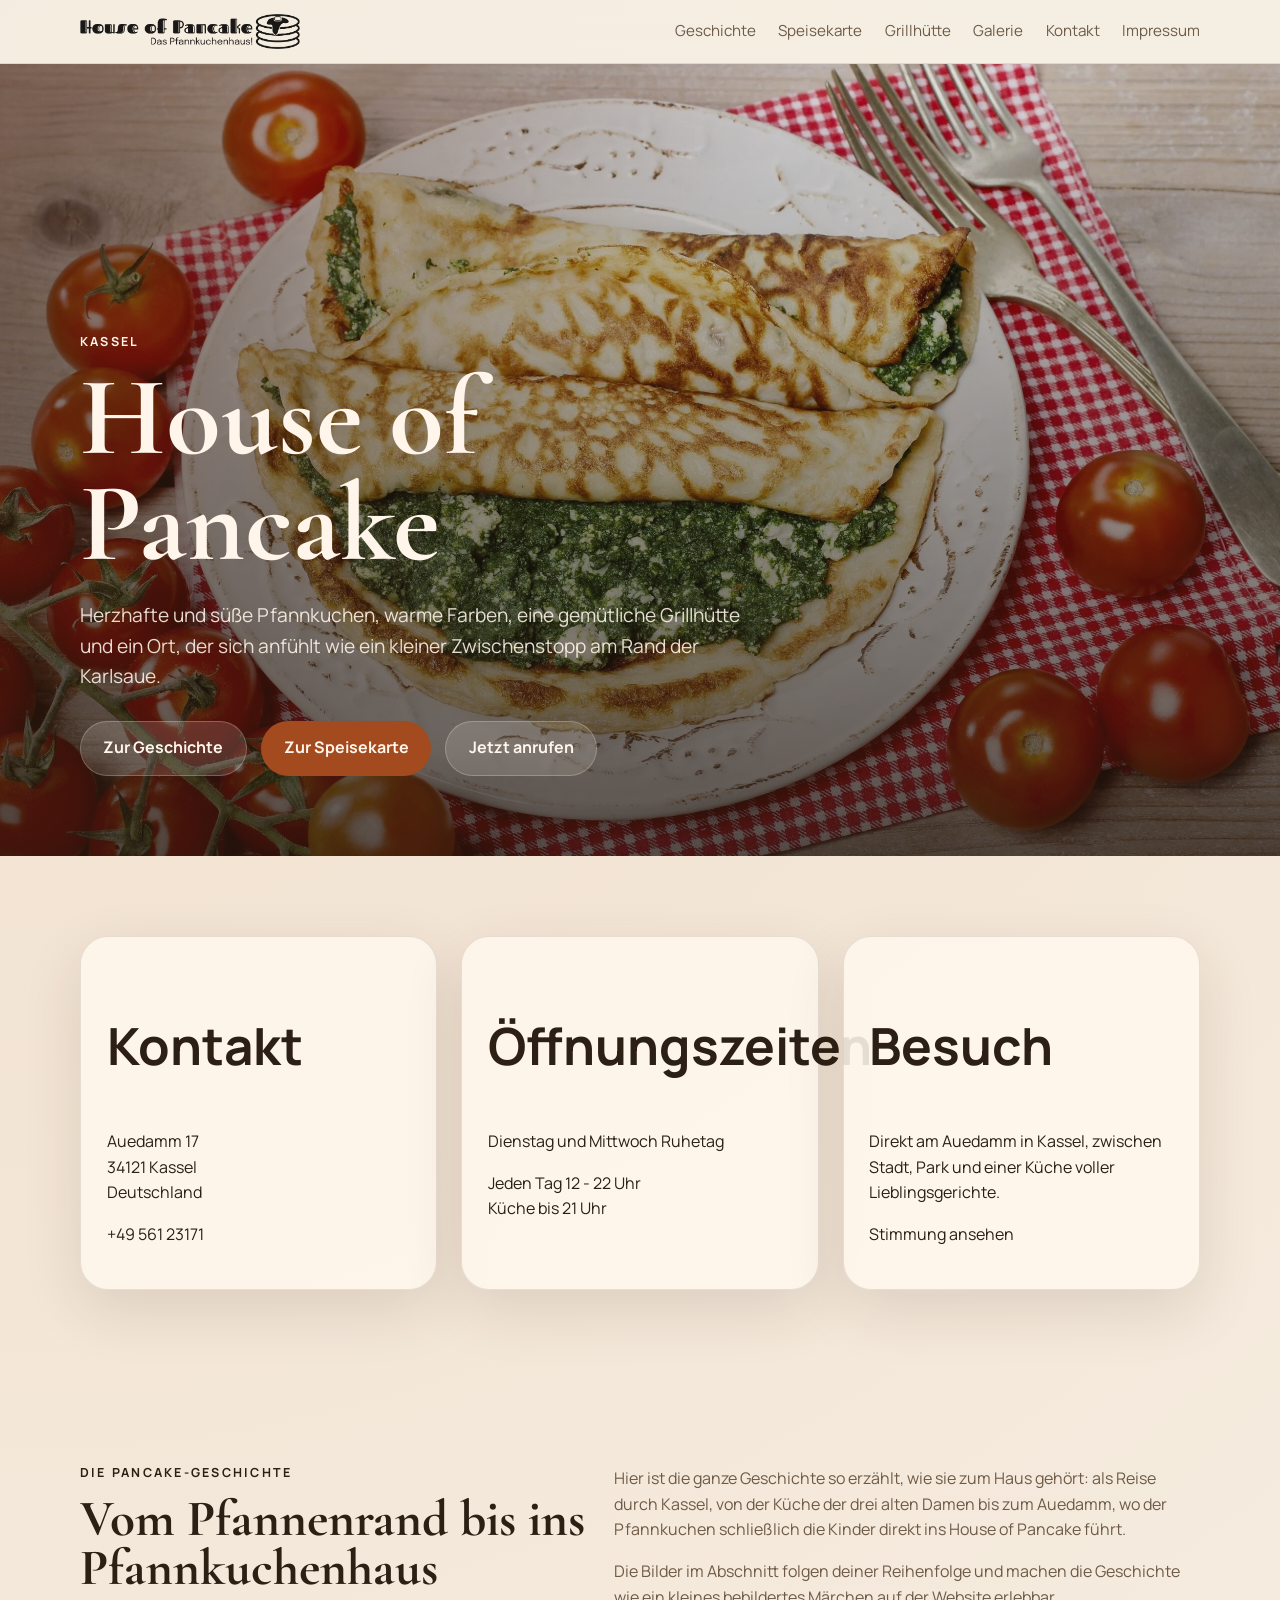
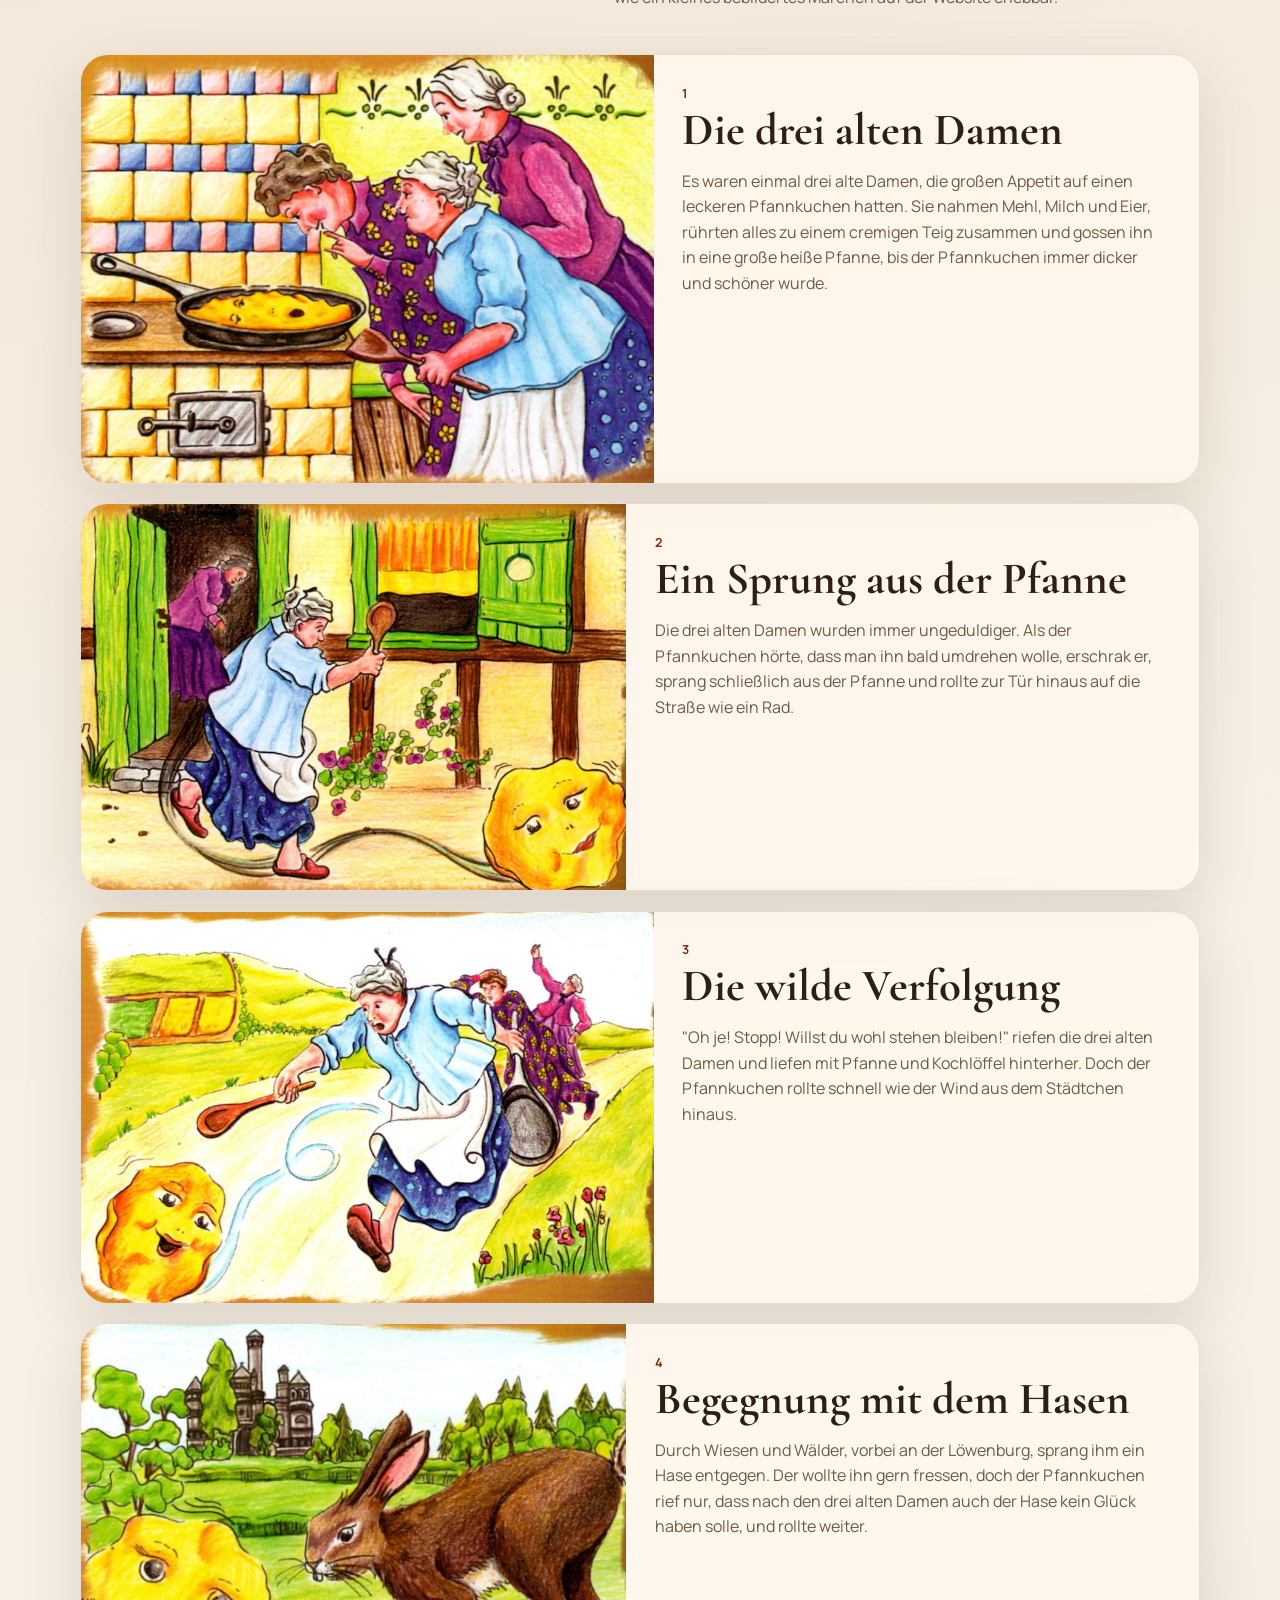
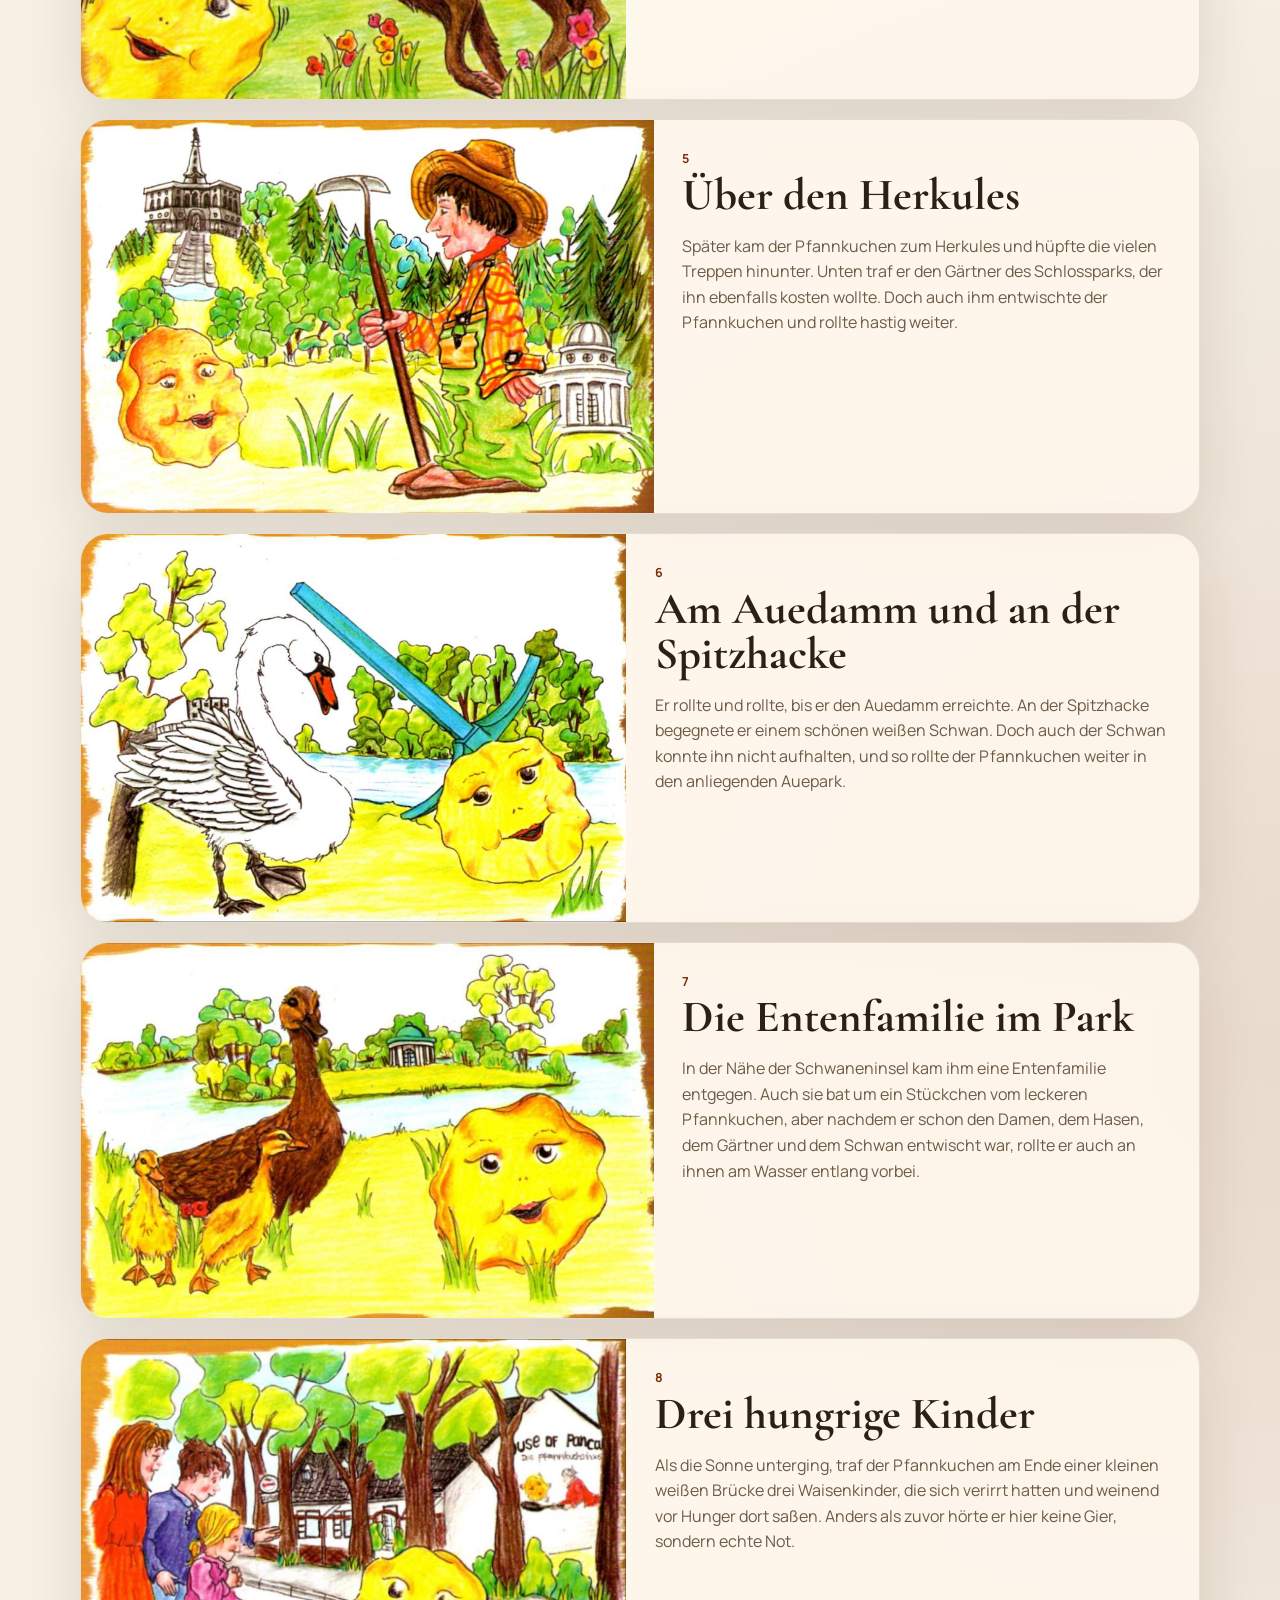
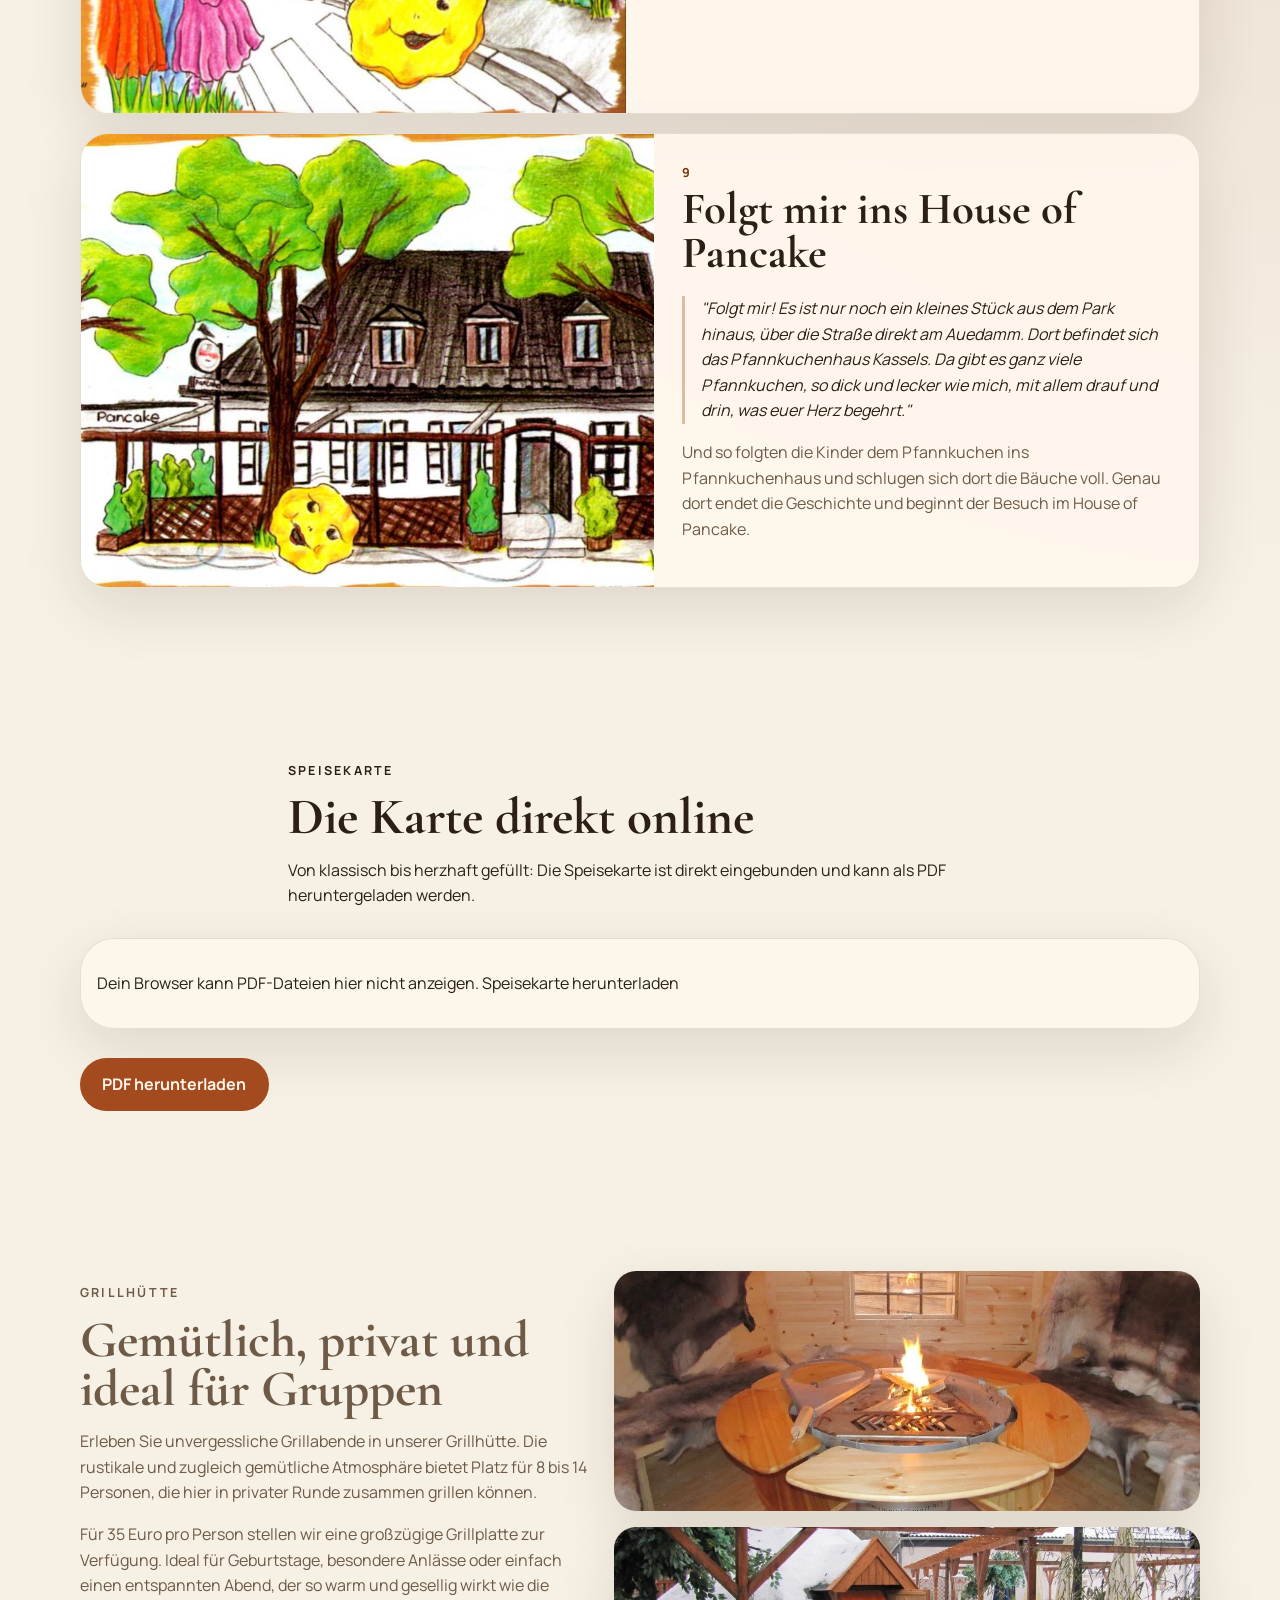
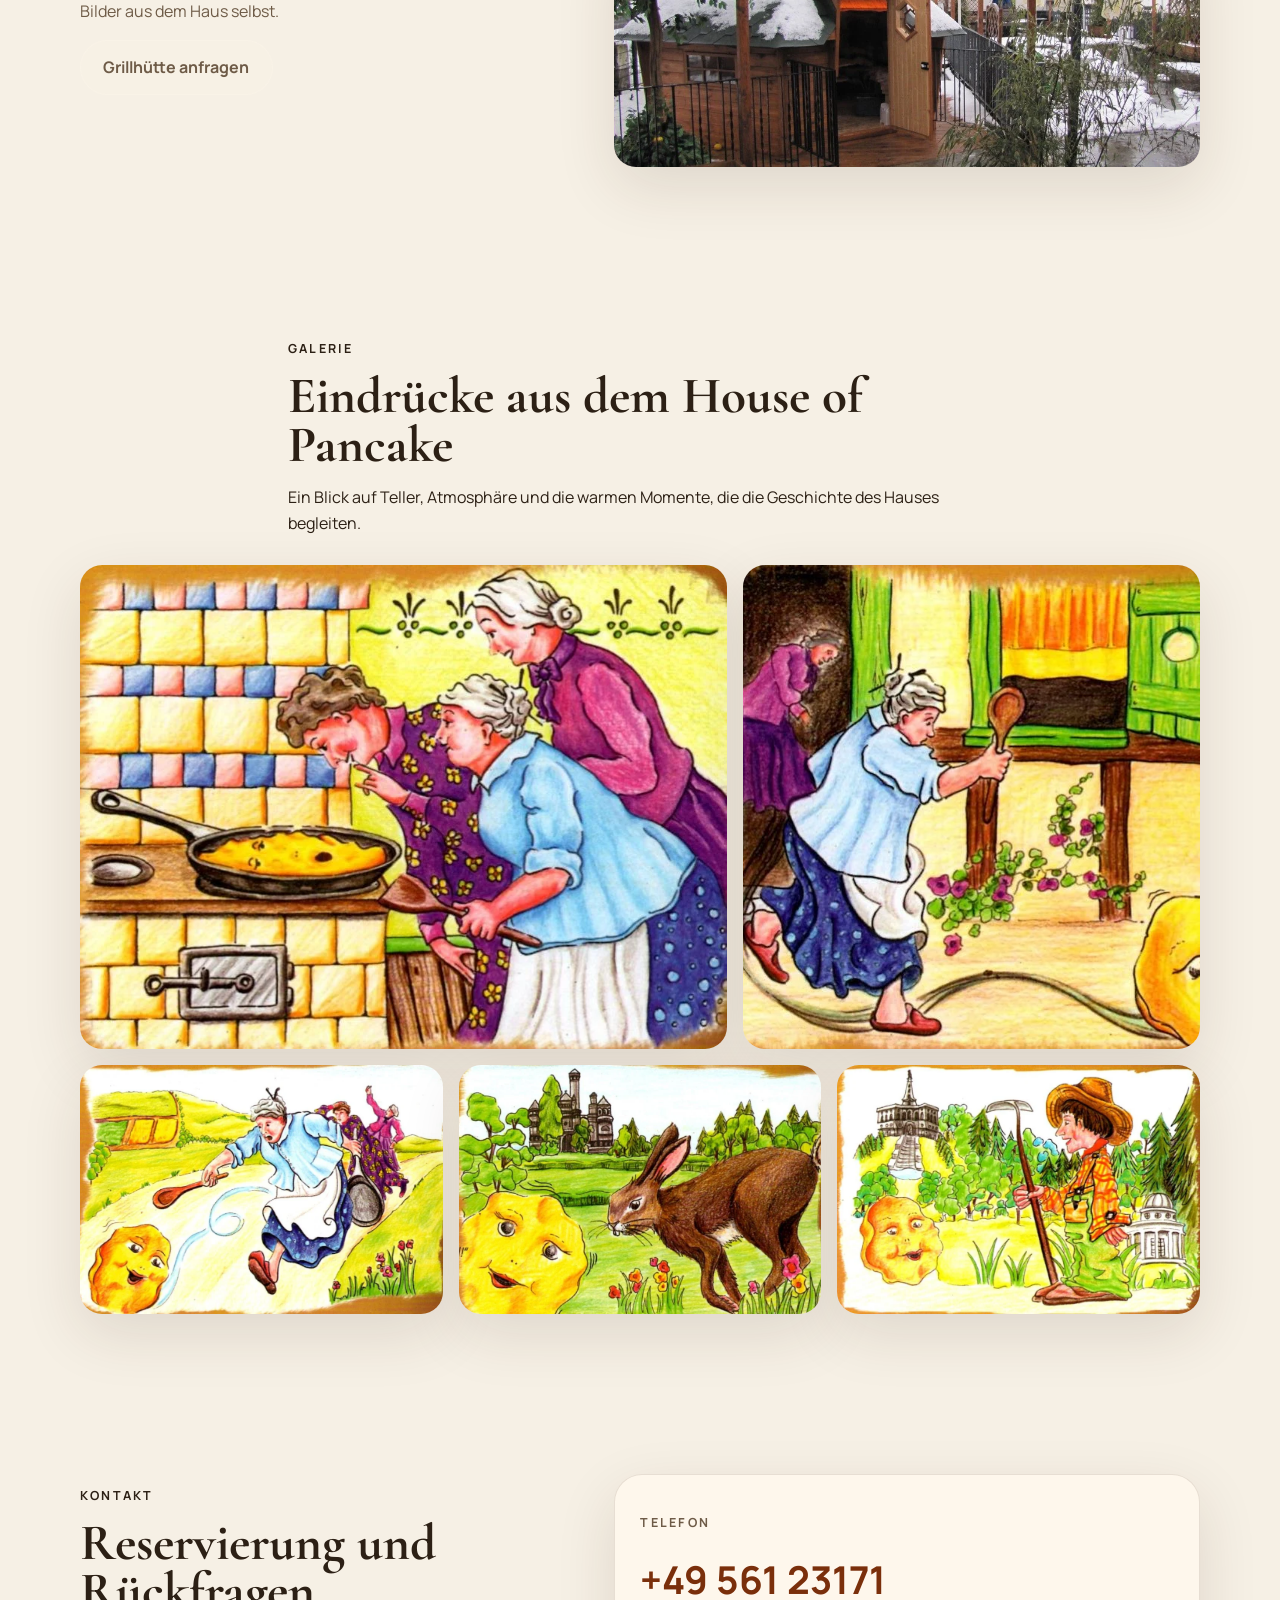
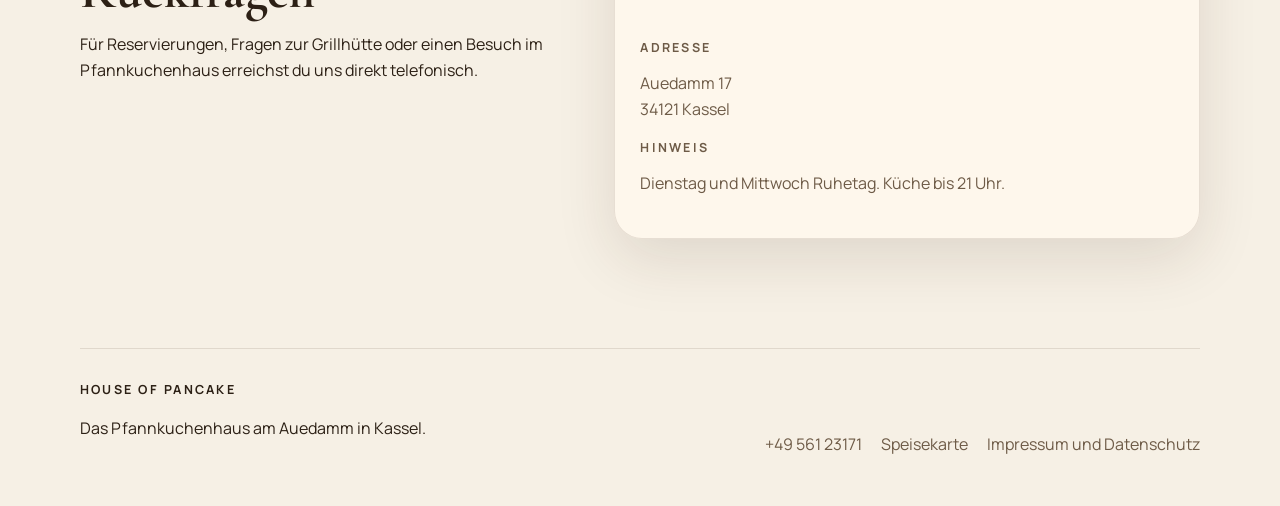
==== index.html @ 63ae70c9 "Add full pancake story with ordered images" ====
<!DOCTYPE html>
<html lang="de">
<head>
  <meta charset="UTF-8">
  <meta name="viewport" content="width=device-width, initial-scale=1.0">
  <title>House of Pancake - Das Pfannkuchenhaus</title>
  <meta name="description" content="House of Pancake in Kassel: Pfannkuchen, Grillhütte, Speisekarte, Öffnungszeiten und Kontakt.">
  <link rel="preconnect" href="https://fonts.googleapis.com">
  <link rel="preconnect" href="https://fonts.gstatic.com" crossorigin>
  <link href="https://fonts.googleapis.com/css2?family=Cormorant+Garamond:wght@500;600;700&family=Manrope:wght@400;500;600;700&display=swap" rel="stylesheet">
  <link rel="stylesheet" href="styles.css">
</head>
<body>
  <header class="site-header">
    <div class="container nav-shell">
      <a class="brand" href="#top" aria-label="Zur Startseite">
        <img src="logo.png" alt="House of Pancake - Das Pfannkuchenhaus">
      </a>
      <nav class="site-nav" aria-label="Hauptnavigation">
        <a href="#geschichte">Geschichte</a>
        <a href="#speisekarte">Speisekarte</a>
        <a href="#grillhuette">Grillhütte</a>
        <a href="#galerie">Galerie</a>
        <a href="#kontakt">Kontakt</a>
        <a href="impressum.html">Impressum</a>
      </nav>
    </div>
  </header>

  <main id="top">
    <section class="hero">
      <div class="hero-media">
        <img src="assets/hero.jpg" alt="Pfannkuchen mit Spinat und Feta">
      </div>
      <div class="hero-overlay"></div>
      <div class="container hero-content">
        <p class="eyebrow">Kassel</p>
        <h1>House of Pancake</h1>
        <p class="hero-copy">
          Herzhafte und süße Pfannkuchen, warme Farben, eine gemütliche Grillhütte und ein Ort,
          der sich anfühlt wie ein kleiner Zwischenstopp am Rand der Karlsaue.
        </p>
        <div class="hero-actions">
          <a class="button button-secondary" href="#geschichte">Zur Geschichte</a>
          <a class="button button-primary" href="#speisekarte">Zur Speisekarte</a>
          <a class="button button-secondary" href="tel:+4956123171">Jetzt anrufen</a>
        </div>
      </div>
    </section>

    <section class="info-strip">
      <div class="container info-grid">
        <article class="info-card">
          <h2>Kontakt</h2>
          <p>Auedamm 17<br>34121 Kassel<br>Deutschland</p>
          <p><a href="tel:+4956123171">+49 561 23171</a></p>
        </article>
        <article class="info-card">
          <h2>Öffnungszeiten</h2>
          <p>Dienstag und Mittwoch Ruhetag</p>
          <p>Jeden Tag 12 - 22 Uhr<br>Küche bis 21 Uhr</p>
        </article>
        <article class="info-card">
          <h2>Besuch</h2>
          <p>Direkt am Auedamm in Kassel, zwischen Stadt, Park und einer Küche voller Lieblingsgerichte.</p>
          <p><a href="#galerie">Stimmung ansehen</a></p>
        </article>
      </div>
    </section>

    <section class="story-section" id="geschichte">
      <div class="container story-intro">
        <div>
          <p class="section-kicker">Die Pancake-Geschichte</p>
          <h2>Vom Pfannenrand bis ins Pfannkuchenhaus</h2>
        </div>
        <div class="story-copy">
          <p>
            Hier ist die ganze Geschichte so erzählt, wie sie zum Haus gehört: als Reise durch Kassel,
            von der Küche der drei alten Damen bis zum Auedamm, wo der Pfannkuchen schließlich die
            Kinder direkt ins House of Pancake führt.
          </p>
          <p>
            Die Bilder im Abschnitt folgen deiner Reihenfolge und machen die Geschichte wie ein kleines
            bebildertes Märchen auf der Website erlebbar.
          </p>
        </div>
      </div>
      <div class="container story-journey">
        <article class="story-card">
          <div class="story-card-image">
            <img src="assets/Pancake Story/1.jpg" alt="Drei alte Damen bereiten einen Pfannkuchen zu">
          </div>
          <div class="story-card-copy">
            <p class="story-step">1</p>
            <h3>Die drei alten Damen</h3>
            <p>
              Es waren einmal drei alte Damen, die großen Appetit auf einen leckeren Pfannkuchen hatten.
              Sie nahmen Mehl, Milch und Eier, rührten alles zu einem cremigen Teig zusammen und gossen
              ihn in eine große heiße Pfanne, bis der Pfannkuchen immer dicker und schöner wurde.
            </p>
          </div>
        </article>

        <article class="story-card story-card-reverse">
          <div class="story-card-image">
            <img src="assets/Pancake Story/2.jpg" alt="Der Pfannkuchen springt aus der Pfanne">
          </div>
          <div class="story-card-copy">
            <p class="story-step">2</p>
            <h3>Ein Sprung aus der Pfanne</h3>
            <p>
              Die drei alten Damen wurden immer ungeduldiger. Als der Pfannkuchen hörte, dass man ihn
              bald umdrehen wolle, erschrak er, sprang schließlich aus der Pfanne und rollte zur Tür
              hinaus auf die Straße wie ein Rad.
            </p>
          </div>
        </article>

        <article class="story-card">
          <div class="story-card-image">
            <img src="assets/Pancake Story/3.jpg" alt="Die alten Damen jagen dem Pfannkuchen hinterher">
          </div>
          <div class="story-card-copy">
            <p class="story-step">3</p>
            <h3>Die wilde Verfolgung</h3>
            <p>
              "Oh je! Stopp! Willst du wohl stehen bleiben!" riefen die drei alten Damen und liefen mit
              Pfanne und Kochlöffel hinterher. Doch der Pfannkuchen rollte schnell wie der Wind aus dem
              Städtchen hinaus.
            </p>
          </div>
        </article>

        <article class="story-card story-card-reverse">
          <div class="story-card-image">
            <img src="assets/Pancake Story/4.jpg" alt="Der Pfannkuchen trifft einen Hasen">
          </div>
          <div class="story-card-copy">
            <p class="story-step">4</p>
            <h3>Begegnung mit dem Hasen</h3>
            <p>
              Durch Wiesen und Wälder, vorbei an der Löwenburg, sprang ihm ein Hase entgegen. Der wollte
              ihn gern fressen, doch der Pfannkuchen rief nur, dass nach den drei alten Damen auch der
              Hase kein Glück haben solle, und rollte weiter.
            </p>
          </div>
        </article>

        <article class="story-card">
          <div class="story-card-image">
            <img src="assets/Pancake Story/5.jpg" alt="Der Pfannkuchen trifft den Gärtner beim Herkules">
          </div>
          <div class="story-card-copy">
            <p class="story-step">5</p>
            <h3>Über den Herkules</h3>
            <p>
              Später kam der Pfannkuchen zum Herkules und hüpfte die vielen Treppen hinunter. Unten traf
              er den Gärtner des Schlossparks, der ihn ebenfalls kosten wollte. Doch auch ihm entwischte
              der Pfannkuchen und rollte hastig weiter.
            </p>
          </div>
        </article>

        <article class="story-card story-card-reverse">
          <div class="story-card-image">
            <img src="assets/Pancake Story/6.jpg" alt="Der Pfannkuchen begegnet einem Schwan am Auedamm">
          </div>
          <div class="story-card-copy">
            <p class="story-step">6</p>
            <h3>Am Auedamm und an der Spitzhacke</h3>
            <p>
              Er rollte und rollte, bis er den Auedamm erreichte. An der Spitzhacke begegnete er einem
              schönen weißen Schwan. Doch auch der Schwan konnte ihn nicht aufhalten, und so rollte der
              Pfannkuchen weiter in den anliegenden Auepark.
            </p>
          </div>
        </article>

        <article class="story-card">
          <div class="story-card-image">
            <img src="assets/Pancake Story/7.jpg" alt="Der Pfannkuchen trifft eine Entenfamilie">
          </div>
          <div class="story-card-copy">
            <p class="story-step">7</p>
            <h3>Die Entenfamilie im Park</h3>
            <p>
              In der Nähe der Schwaneninsel kam ihm eine Entenfamilie entgegen. Auch sie bat um ein
              Stückchen vom leckeren Pfannkuchen, aber nachdem er schon den Damen, dem Hasen, dem Gärtner
              und dem Schwan entwischt war, rollte er auch an ihnen am Wasser entlang vorbei.
            </p>
          </div>
        </article>

        <article class="story-card story-card-reverse">
          <div class="story-card-image">
            <img src="assets/Pancake Story/8.jpg" alt="Der Pfannkuchen trifft drei hungrige Waisenkinder">
          </div>
          <div class="story-card-copy">
            <p class="story-step">8</p>
            <h3>Drei hungrige Kinder</h3>
            <p>
              Als die Sonne unterging, traf der Pfannkuchen am Ende einer kleinen weißen Brücke drei
              Waisenkinder, die sich verirrt hatten und weinend vor Hunger dort saßen. Anders als zuvor
              hörte er hier keine Gier, sondern echte Not.
            </p>
          </div>
        </article>

        <article class="story-card">
          <div class="story-card-image">
            <img src="assets/Pancake Story/9.jpg" alt="Der Pfannkuchen führt die Kinder ins House of Pancake">
          </div>
          <div class="story-card-copy">
            <p class="story-step">9</p>
            <h3>Folgt mir ins House of Pancake</h3>
            <p class="quote">
              "Folgt mir! Es ist nur noch ein kleines Stück aus dem Park hinaus, über die Straße direkt
              am Auedamm. Dort befindet sich das Pfannkuchenhaus Kassels. Da gibt es ganz viele
              Pfannkuchen, so dick und lecker wie mich, mit allem drauf und drin, was euer Herz
              begehrt."
            </p>
            <p>
              Und so folgten die Kinder dem Pfannkuchen ins Pfannkuchenhaus und schlugen sich dort die
              Bäuche voll. Genau dort endet die Geschichte und beginnt der Besuch im House of Pancake.
            </p>
          </div>
        </article>
      </div>
    </section>

    <section class="menu-section" id="speisekarte">
      <div class="container section-head">
        <p class="section-kicker">Speisekarte</p>
        <h2>Die Karte direkt online</h2>
        <p>Von klassisch bis herzhaft gefüllt: Die Speisekarte ist direkt eingebunden und kann als PDF heruntergeladen werden.</p>
      </div>
      <div class="container menu-frame-shell">
        <object class="menu-frame" data="Speisekarte.pdf" type="application/pdf" aria-label="Speisekarte als PDF">
          <p>
            Dein Browser kann PDF-Dateien hier nicht anzeigen.
            <a href="Speisekarte.pdf">Speisekarte herunterladen</a>
          </p>
        </object>
      </div>
      <div class="container center-row">
        <a class="button button-primary" href="Speisekarte.pdf">PDF herunterladen</a>
      </div>
    </section>

    <section class="grill-section" id="grillhuette">
      <div class="container split-layout">
        <div class="split-copy">
          <p class="section-kicker">Grillhütte</p>
          <h2>Gemütlich, privat und ideal für Gruppen</h2>
          <p>
            Erleben Sie unvergessliche Grillabende in unserer Grillhütte. Die rustikale und zugleich
            gemütliche Atmosphäre bietet Platz für 8 bis 14 Personen, die hier in privater Runde
            zusammen grillen können.
          </p>
          <p>
            Für 35 Euro pro Person stellen wir eine großzügige Grillplatte zur Verfügung. Ideal für
            Geburtstage, besondere Anlässe oder einfach einen entspannten Abend, der so warm und
            gesellig wirkt wie die Bilder aus dem Haus selbst.
          </p>
          <a class="button button-secondary" href="tel:+4956123171">Grillhütte anfragen</a>
        </div>
        <div class="split-gallery">
          <img src="assets/grill-1.jpg" alt="Grillhütte im House of Pancake">
          <img src="assets/grill-2.jpg" alt="Weitere Ansicht der Grillhütte">
        </div>
      </div>
    </section>

    <section class="gallery-section" id="galerie">
      <div class="container section-head">
        <p class="section-kicker">Galerie</p>
        <h2>Eindrücke aus dem House of Pancake</h2>
        <p>Ein Blick auf Teller, Atmosphäre und die warmen Momente, die die Geschichte des Hauses begleiten.</p>
      </div>
      <div class="container gallery-grid">
        <img src="assets/gallery-1.jpg" alt="Gericht aus dem House of Pancake">
        <img src="assets/gallery-2.jpg" alt="Pfannkuchenhaus Impression">
        <img src="assets/gallery-3.jpg" alt="Innenansicht oder Gericht aus dem Restaurant">
        <img src="assets/gallery-4.jpg" alt="Speise im House of Pancake">
        <img src="assets/gallery-5.jpg" alt="Weitere Impression aus dem House of Pancake">
      </div>
    </section>

    <section class="contact-section" id="kontakt">
      <div class="container contact-shell">
        <div>
          <p class="section-kicker">Kontakt</p>
          <h2>Reservierung und Rückfragen</h2>
          <p>Für Reservierungen, Fragen zur Grillhütte oder einen Besuch im Pfannkuchenhaus erreichst du uns direkt telefonisch.</p>
        </div>
        <div class="contact-card">
          <p class="contact-label">Telefon</p>
          <a class="contact-value" href="tel:+4956123171">+49 561 23171</a>
          <p class="contact-label">Adresse</p>
          <p class="contact-text">Auedamm 17<br>34121 Kassel</p>
          <p class="contact-label">Hinweis</p>
          <p class="contact-text">Dienstag und Mittwoch Ruhetag. Küche bis 21 Uhr.</p>
        </div>
      </div>
    </section>
  </main>

  <footer class="site-footer">
    <div class="container footer-shell">
      <div>
        <p class="footer-title">HOUSE OF PANCAKE</p>
        <p>Das Pfannkuchenhaus am Auedamm in Kassel.</p>
      </div>
      <div class="footer-links">
        <a href="tel:+4956123171">+49 561 23171</a>
        <a href="Speisekarte.pdf">Speisekarte</a>
        <a href="impressum.html">Impressum und Datenschutz</a>
      </div>
    </div>
  </footer>
</body>
</html>
---- styles.css ----
:root {
  --bg: #f6f0e5;
  --bg-soft: #efe3cf;
  --surface: rgba(255, 248, 237, 0.88);
  --text: #2c2015;
  --muted: #6e5b47;
  --accent: #a34a1f;
  --accent-dark: #7a2f0b;
  --line: rgba(68, 43, 26, 0.12);
  --shadow: 0 20px 60px rgba(58, 34, 17, 0.12);
  --radius: 28px;
}

* {
  box-sizing: border-box;
}

html {
  scroll-behavior: smooth;
}

body {
  margin: 0;
  font-family: "Manrope", sans-serif;
  color: var(--text);
  background:
    radial-gradient(circle at top left, rgba(215, 126, 67, 0.16), transparent 32%),
    radial-gradient(circle at right, rgba(138, 66, 31, 0.12), transparent 26%),
    var(--bg);
  line-height: 1.6;
}

img {
  display: block;
  width: 100%;
}

a {
  color: inherit;
  text-decoration: none;
}

.container {
  width: min(1120px, calc(100% - 2rem));
  margin: 0 auto;
}

.site-header {
  position: sticky;
  top: 0;
  z-index: 20;
  backdrop-filter: blur(14px);
  background: rgba(246, 240, 229, 0.8);
  border-bottom: 1px solid var(--line);
}

.nav-shell {
  display: flex;
  align-items: center;
  justify-content: space-between;
  gap: 1rem;
  padding: 0.85rem 0;
}

.brand img {
  width: 220px;
  max-width: 48vw;
  filter: brightness(0) saturate(100%) opacity(0.9);
}

.site-nav {
  display: flex;
  flex-wrap: wrap;
  justify-content: flex-end;
  gap: 1rem 1.4rem;
  font-size: 0.95rem;
  color: var(--muted);
}

.site-nav a:hover,
.site-nav a:focus-visible,
.footer-links a:hover,
.footer-links a:focus-visible {
  color: var(--accent-dark);
}

.hero {
  position: relative;
  min-height: 88vh;
  display: grid;
  align-items: end;
  overflow: hidden;
}

.hero-media,
.hero-overlay {
  position: absolute;
  inset: 0;
}

.hero-media img {
  height: 100%;
  object-fit: cover;
  object-position: center;
  filter: saturate(0.92) contrast(1.02);
}

.hero-overlay {
  background:
    linear-gradient(180deg, rgba(34, 23, 14, 0.14), rgba(34, 23, 14, 0.74)),
    linear-gradient(120deg, rgba(81, 36, 12, 0.55), transparent 48%);
}

.hero-content {
  position: relative;
  z-index: 1;
  padding: 8rem 0 5rem;
  color: #fff5eb;
}

.eyebrow,
.section-kicker,
.contact-label,
.footer-title {
  letter-spacing: 0.18em;
  text-transform: uppercase;
  font-size: 0.78rem;
  font-weight: 700;
}

.hero h1,
.hero h2,
.story-section h2,
.menu-section h2,
.grill-section h2,
.gallery-section h2,
.contact-section h2,
.legal-page h1,
.legal-page h2 {
  margin: 0;
  font-family: "Cormorant Garamond", serif;
  line-height: 0.95;
}

.hero h1 {
  margin-top: 0.6rem;
  max-width: 9ch;
  font-size: clamp(3.5rem, 10vw, 7rem);
}

.hero-copy {
  max-width: 42rem;
  margin: 1.4rem 0 0;
  font-size: clamp(1rem, 2vw, 1.2rem);
  color: rgba(255, 245, 235, 0.88);
}

.hero-actions,
.center-row {
  display: flex;
  flex-wrap: wrap;
  gap: 0.9rem;
  margin-top: 1.8rem;
}

.button {
  display: inline-flex;
  align-items: center;
  justify-content: center;
  min-height: 52px;
  padding: 0.85rem 1.4rem;
  border-radius: 999px;
  font-weight: 700;
  transition: transform 150ms ease, background-color 150ms ease, color 150ms ease;
}

.button:hover,
.button:focus-visible {
  transform: translateY(-2px);
}

.button-primary {
  background: var(--accent);
  color: #fff5eb;
}

.button-primary:hover,
.button-primary:focus-visible {
  background: var(--accent-dark);
}

.button-secondary {
  background: rgba(255, 245, 235, 0.14);
  border: 1px solid rgba(255, 245, 235, 0.24);
  color: inherit;
}

.info-strip,
.story-section,
.menu-section,
.grill-section,
.gallery-section,
.contact-section,
.legal-page {
  padding: 5rem 0;
}

.info-grid,
.story-layout,
.split-layout,
.contact-shell,
.footer-shell {
  display: grid;
  gap: 1.5rem;
}

.info-grid {
  grid-template-columns: repeat(3, minmax(0, 1fr));
}

.info-card,
.contact-card,
.legal-card {
  padding: 1.6rem;
  background: var(--surface);
  border: 1px solid var(--line);
  border-radius: var(--radius);
  box-shadow: var(--shadow);
}

.info-card h2,
.story-section h2,
.menu-section h2,
.grill-section h2,
.gallery-section h2,
.contact-section h2,
.legal-page h1,
.legal-page h2 {
  font-size: clamp(2.2rem, 4vw, 3.8rem);
}

.story-layout,
.split-layout,
.contact-shell {
  grid-template-columns: 1fr 1.15fr;
  align-items: start;
}

.story-intro {
  display: grid;
  grid-template-columns: 1fr 1.15fr;
  gap: 1.5rem;
  margin-bottom: 1.75rem;
}

.story-copy,
.split-copy,
.contact-card,
.legal-card {
  color: var(--muted);
}

.quote {
  margin-top: 1.25rem;
  padding-left: 1rem;
  border-left: 3px solid rgba(163, 74, 31, 0.35);
  font-style: italic;
  color: var(--text);
}

.story-journey {
  display: grid;
  gap: 1.2rem;
}

.story-card {
  display: grid;
  grid-template-columns: 1.05fr 1fr;
  gap: 0;
  border-radius: var(--radius);
  overflow: hidden;
  background: var(--surface);
  border: 1px solid var(--line);
  box-shadow: var(--shadow);
}

.story-card-reverse {
  grid-template-columns: 1fr 1.05fr;
}

.story-card-image img {
  height: 100%;
  min-height: 320px;
  object-fit: cover;
}

.story-card-copy {
  padding: 1.8rem;
  color: var(--muted);
}

.story-step {
  margin: 0 0 0.25rem;
  font-size: 0.78rem;
  font-weight: 700;
  letter-spacing: 0.14em;
  text-transform: uppercase;
  color: var(--accent-dark);
}

.story-panel h3 {
  margin: 0 0 0.7rem;
  font-family: "Cormorant Garamond", serif;
  font-size: clamp(1.8rem, 3vw, 2.6rem);
  line-height: 1;
}

.story-card-copy h3 {
  margin: 0 0 0.7rem;
  font-family: "Cormorant Garamond", serif;
  font-size: clamp(2rem, 3.5vw, 2.9rem);
  line-height: 1;
  color: var(--text);
}

.section-head {
  max-width: 44rem;
  margin-bottom: 1.8rem;
}

.menu-frame-shell {
  padding: 1rem;
  background: rgba(255, 248, 237, 0.76);
  border: 1px solid var(--line);
  border-radius: calc(var(--radius) + 6px);
  box-shadow: var(--shadow);
}

.menu-frame {
  width: 100%;
  min-height: 78vh;
  border: 0;
  border-radius: 20px;
  background: #fff;
}

.split-gallery {
  display: grid;
  gap: 1rem;
}

.split-gallery img,
.gallery-grid img {
  height: 100%;
  min-height: 240px;
  object-fit: cover;
  border-radius: 22px;
  box-shadow: var(--shadow);
}

.gallery-grid {
  display: grid;
  grid-template-columns: repeat(12, 1fr);
  gap: 1rem;
}

.gallery-grid img:nth-child(1) {
  grid-column: span 7;
}

.gallery-grid img:nth-child(2) {
  grid-column: span 5;
}

.gallery-grid img:nth-child(3) {
  grid-column: span 4;
}

.gallery-grid img:nth-child(4) {
  grid-column: span 4;
}

.gallery-grid img:nth-child(5) {
  grid-column: span 4;
}

.contact-value {
  display: inline-block;
  margin: 0.2rem 0 1rem;
  font-size: clamp(1.5rem, 3vw, 2.4rem);
  font-weight: 700;
  color: var(--accent-dark);
}

.contact-text {
  margin: 0.25rem 0 1rem;
}

.site-footer {
  padding: 1.8rem 0 3rem;
}

.footer-shell {
  grid-template-columns: 1.2fr 1fr;
  align-items: end;
  padding-top: 1.2rem;
  border-top: 1px solid var(--line);
}

.footer-links {
  display: flex;
  flex-wrap: wrap;
  justify-content: flex-end;
  gap: 0.8rem 1.2rem;
  color: var(--muted);
}

.legal-page {
  min-height: 100vh;
}

.legal-shell {
  display: grid;
  gap: 1.5rem;
}

.legal-card h2 {
  margin: 0 0 0.75rem;
  font-size: clamp(1.8rem, 3vw, 2.6rem);
}

.legal-card p,
.legal-card li {
  color: var(--muted);
}

@media (max-width: 900px) {
  .info-grid,
  .story-layout,
  .story-intro,
  .split-layout,
  .contact-shell,
  .footer-shell {
    grid-template-columns: 1fr;
  }

  .story-card,
  .story-card-reverse {
    grid-template-columns: 1fr;
  }

  .gallery-grid {
    grid-template-columns: 1fr 1fr;
  }

  .gallery-grid img:nth-child(n) {
    grid-column: auto;
  }
}

@media (max-width: 680px) {
  .site-header {
    position: static;
  }

  .nav-shell {
    align-items: flex-start;
    flex-direction: column;
  }

  .brand img {
    width: 180px;
  }

  .hero {
    min-height: auto;
  }

  .hero-content {
    padding: 6rem 0 3.5rem;
  }

  .gallery-grid {
    grid-template-columns: 1fr;
  }

  .menu-frame {
    min-height: 60vh;
  }
}
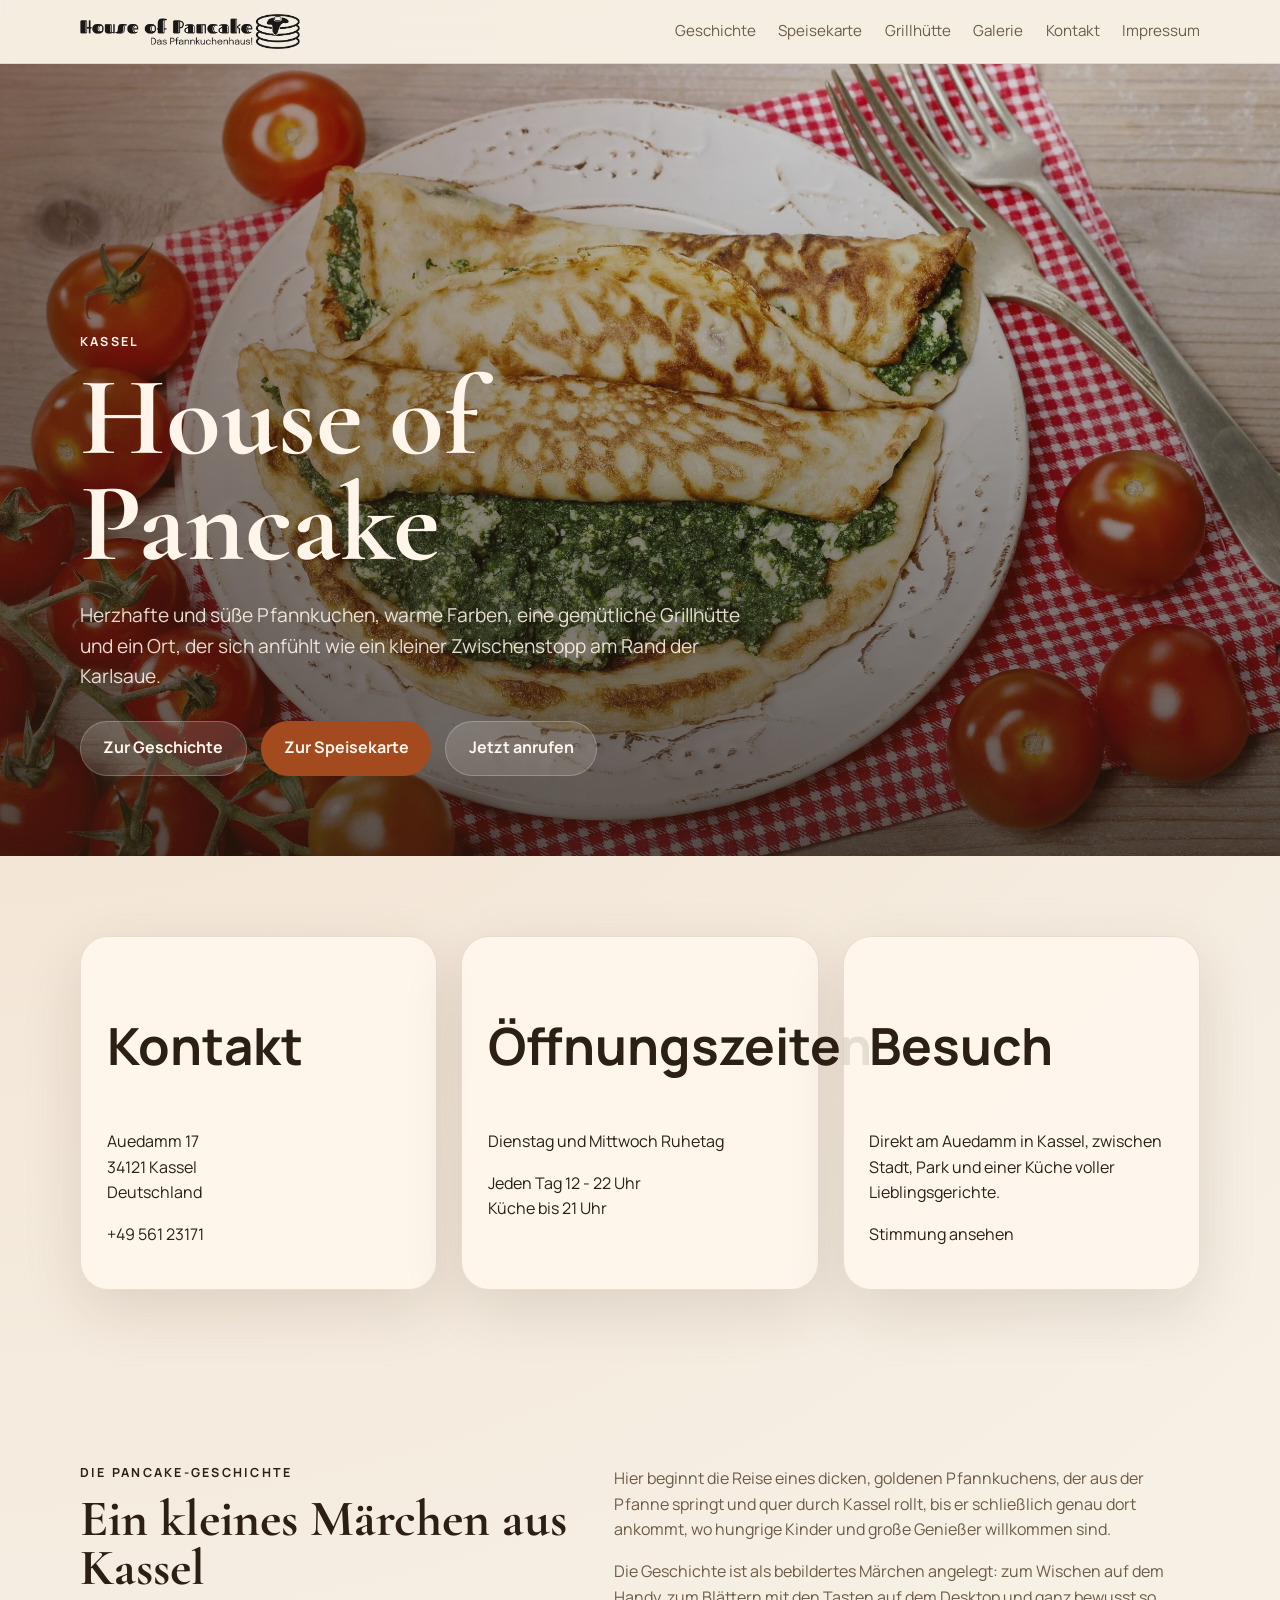
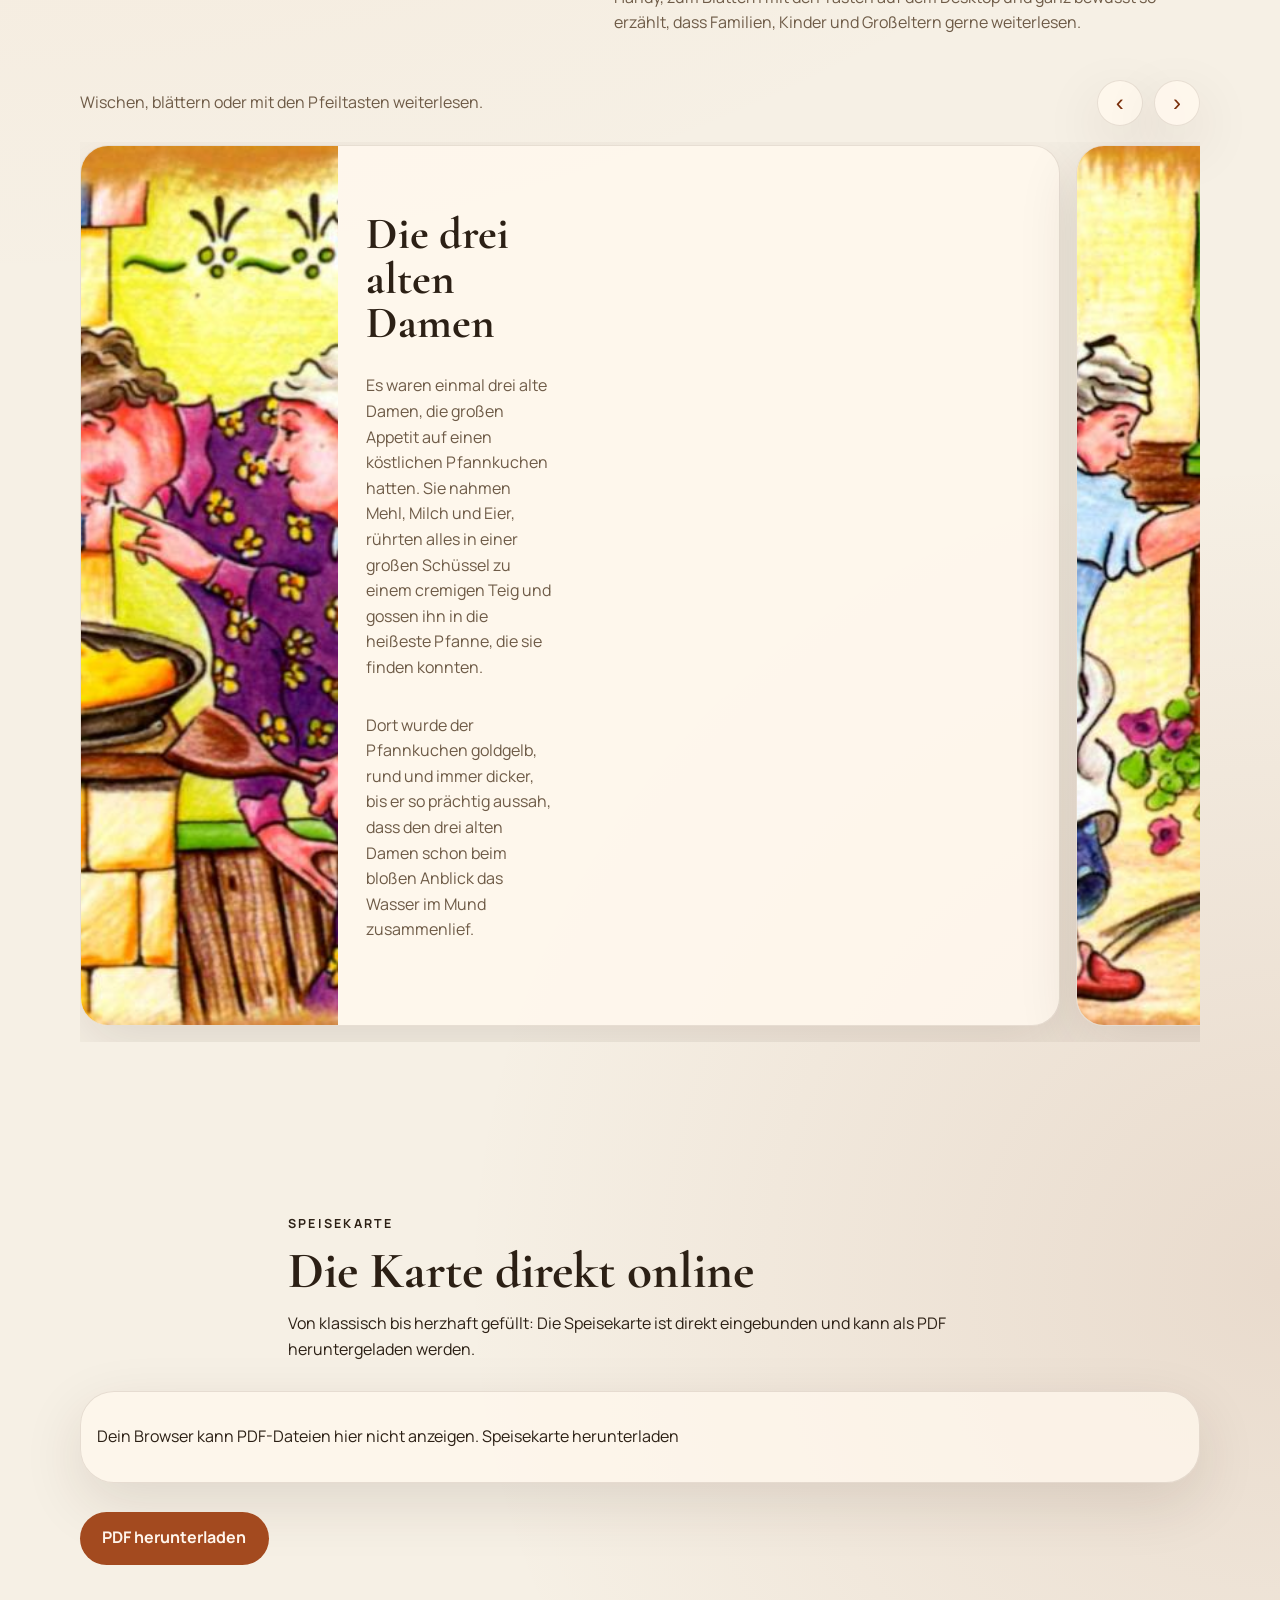
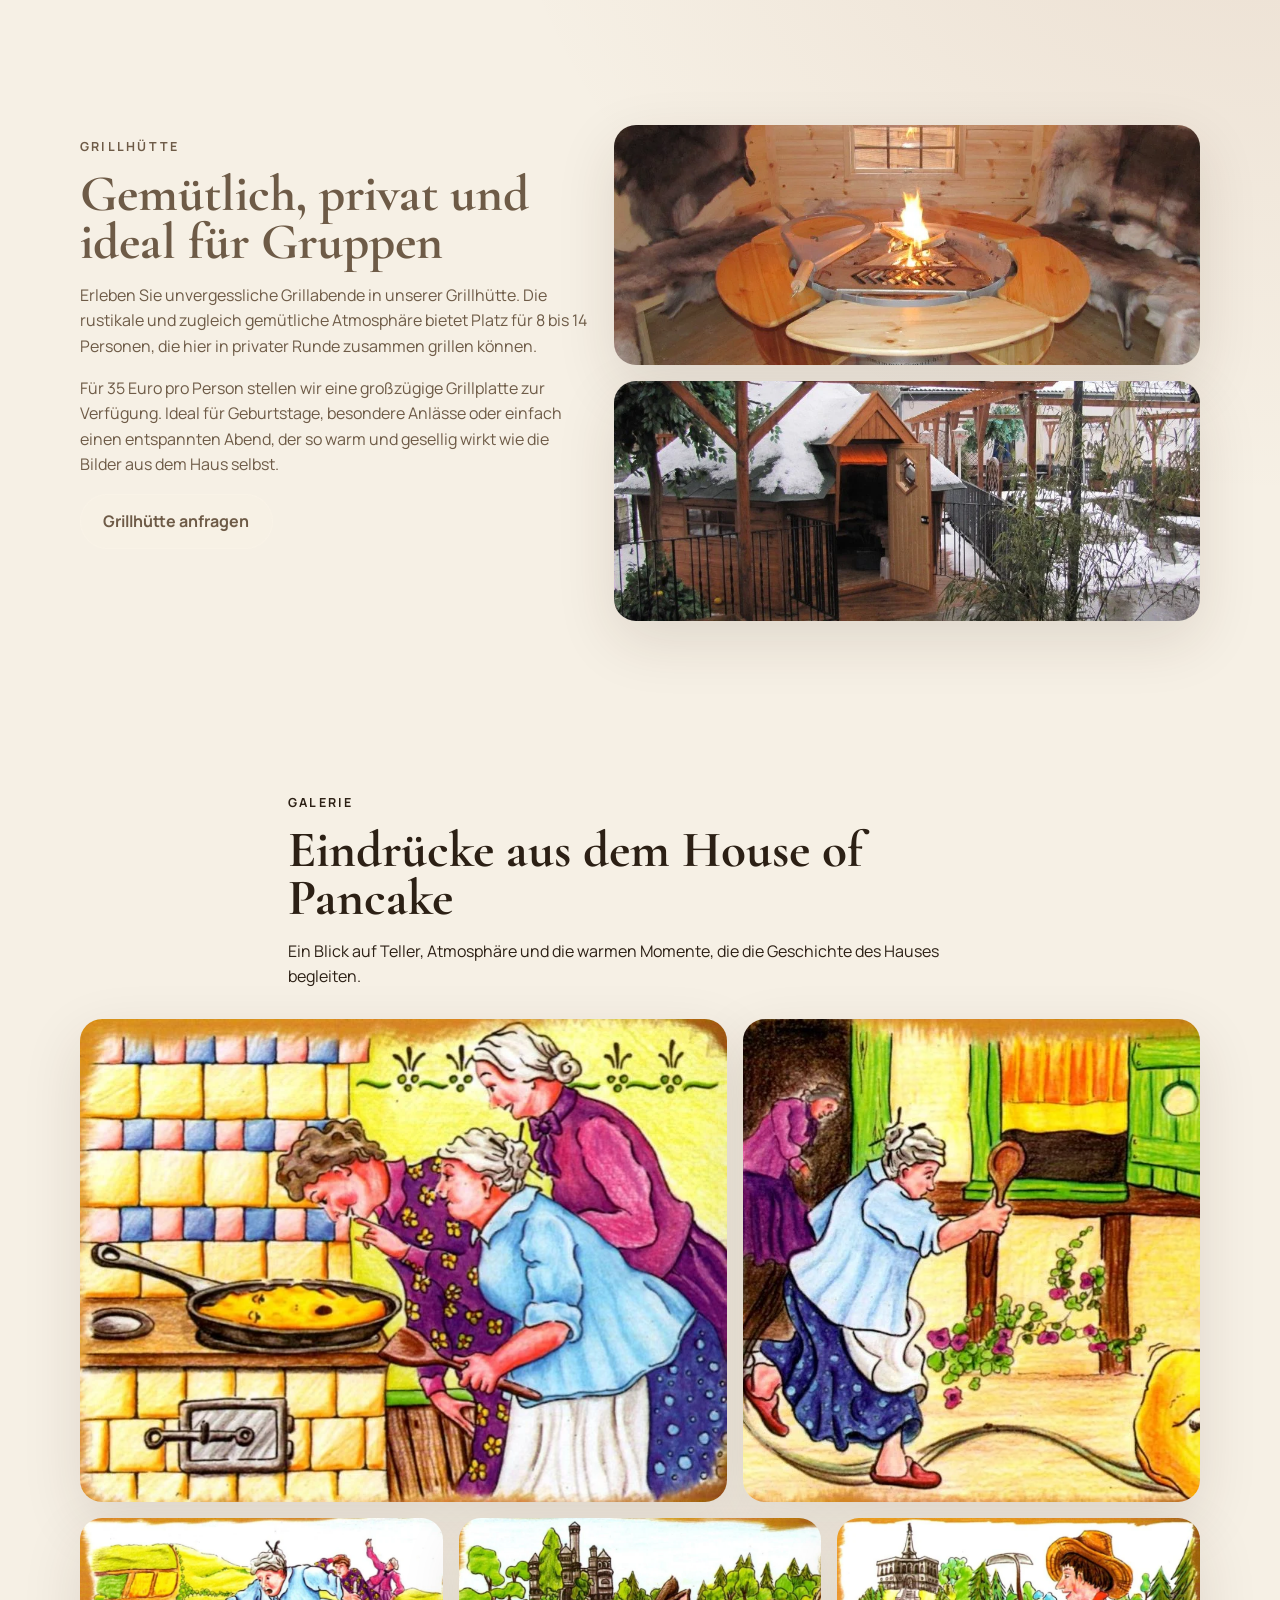
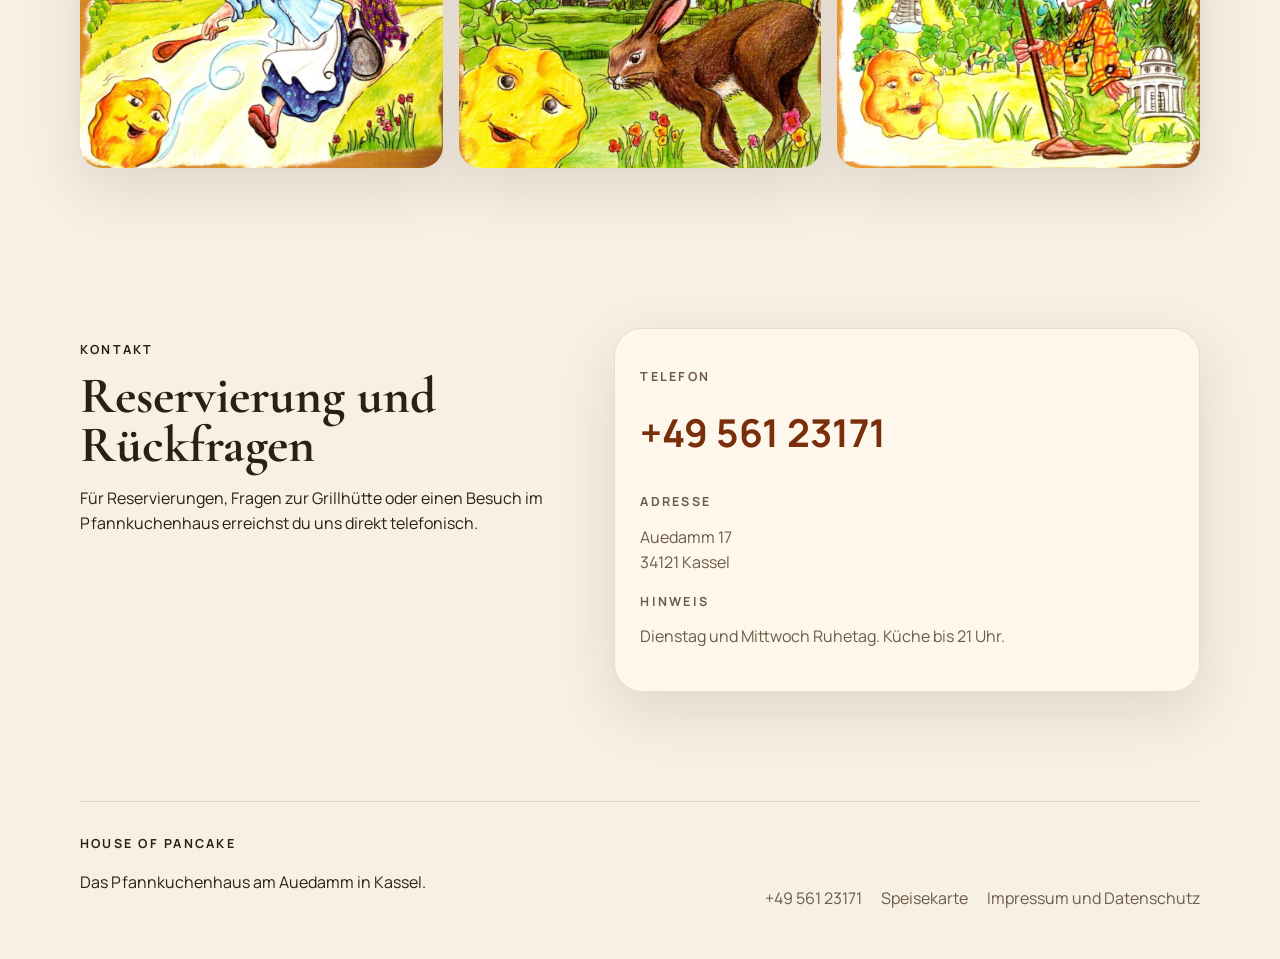
==== commit dd1769fb: "Turn pancake story into swipeable story carousel" ====
--- a/index.html
+++ b/index.html
@@ -72,147 +72,195 @@
       <div class="container story-intro">
         <div>
           <p class="section-kicker">Die Pancake-Geschichte</p>
-          <h2>Vom Pfannenrand bis ins Pfannkuchenhaus</h2>
+          <h2>Ein kleines Märchen aus Kassel</h2>
         </div>
         <div class="story-copy">
           <p>
-            Hier ist die ganze Geschichte so erzählt, wie sie zum Haus gehört: als Reise durch Kassel,
-            von der Küche der drei alten Damen bis zum Auedamm, wo der Pfannkuchen schließlich die
-            Kinder direkt ins House of Pancake führt.
+            Hier beginnt die Reise eines dicken, goldenen Pfannkuchens, der aus der Pfanne springt
+            und quer durch Kassel rollt, bis er schließlich genau dort ankommt, wo hungrige Kinder
+            und große Genießer willkommen sind.
           </p>
           <p>
-            Die Bilder im Abschnitt folgen deiner Reihenfolge und machen die Geschichte wie ein kleines
-            bebildertes Märchen auf der Website erlebbar.
+            Die Geschichte ist als bebildertes Märchen angelegt: zum Wischen auf dem Handy, zum
+            Blättern mit den Tasten auf dem Desktop und ganz bewusst so erzählt, dass Familien,
+            Kinder und Großeltern gerne weiterlesen.
           </p>
         </div>
       </div>
-      <div class="container story-journey">
+      <div class="container story-carousel-shell">
+        <div class="story-carousel-header">
+          <p>Wischen, blättern oder mit den Pfeiltasten weiterlesen.</p>
+          <div class="story-controls" aria-label="Geschichte blättern">
+            <button class="story-control" type="button" data-story-prev aria-label="Vorherige Szene">‹</button>
+            <button class="story-control" type="button" data-story-next aria-label="Nächste Szene">›</button>
+          </div>
+        </div>
+        <div class="story-journey" data-story-track tabindex="0" aria-label="Pancake-Geschichte">
+          <article class="story-card">
+            <div class="story-card-inner">
+          <div class="story-card-image">
+            <img src="assets/Pancake Story/1.jpg" alt="Drei alte Damen bereiten einen Pfannkuchen zu">
+          </div>
+          <div class="story-card-copy">
+            <h3>Die drei alten Damen</h3>
+            <p>
+              Es waren einmal drei alte Damen, die großen Appetit auf einen köstlichen Pfannkuchen
+              hatten. Sie nahmen Mehl, Milch und Eier, rührten alles in einer großen Schüssel zu einem
+              cremigen Teig und gossen ihn in die heißeste Pfanne, die sie finden konnten.
+            </p>
+            <p>
+              Dort wurde der Pfannkuchen goldgelb, rund und immer dicker, bis er so prächtig aussah,
+              dass den drei alten Damen schon beim bloßen Anblick das Wasser im Mund zusammenlief.
+            </p>
+          </div>
+            </div>
+        </article>
+
+        <article class="story-card story-card-reverse">
+          <div class="story-card-inner">
+          <div class="story-card-image">
+            <img src="assets/Pancake Story/2.jpg" alt="Der Pfannkuchen springt aus der Pfanne">
+          </div>
+          <div class="story-card-copy">
+            <h3>Ein Sprung aus der Pfanne</h3>
+            <p>
+              Die alten Damen wurden immer ungeduldiger und quiekten vor Freude, wie herrlich der
+              Pfannkuchen bereits aussehe. Als er hörte, dass man ihn gleich wenden wolle, erschrak er
+              so sehr, dass er erst auf die andere Seite fiel und dann mit einem Satz aus der Pfanne
+              hüpfte.
+            </p>
+            <p>
+              Kaum hatte er festen Boden unter sich, rollte er zur Tür hinaus auf die Straße, rund und
+              schnell wie ein kleines Rad.
+            </p>
+          </div>
+          </div>
+        </article>
+
         <article class="story-card">
-          <div class="story-card-image">
-            <img src="assets/Pancake Story/1.jpg" alt="Drei alte Damen bereiten einen Pfannkuchen zu">
-          </div>
-          <div class="story-card-copy">
-            <p class="story-step">1</p>
-            <h3>Die drei alten Damen</h3>
-            <p>
-              Es waren einmal drei alte Damen, die großen Appetit auf einen leckeren Pfannkuchen hatten.
-              Sie nahmen Mehl, Milch und Eier, rührten alles zu einem cremigen Teig zusammen und gossen
-              ihn in eine große heiße Pfanne, bis der Pfannkuchen immer dicker und schöner wurde.
-            </p>
+          <div class="story-card-inner">
+          <div class="story-card-image">
+            <img src="assets/Pancake Story/3.jpg" alt="Die alten Damen jagen dem Pfannkuchen hinterher">
+          </div>
+          <div class="story-card-copy">
+            <h3>Die wilde Verfolgung</h3>
+            <p>
+              "Oh je! Stopp! Willst du wohl stehen bleiben!" riefen die drei alten Damen und liefen mit
+              Pfanne und Kochlöffel hinterher, so schnell ihre Füße sie trugen.
+            </p>
+            <p>
+              Doch der Pfannkuchen war flink wie der Wind und rollte im Nu aus dem Städtchen hinaus,
+              immer weiter in die Welt.
+            </p>
+          </div>
           </div>
         </article>
 
         <article class="story-card story-card-reverse">
-          <div class="story-card-image">
-            <img src="assets/Pancake Story/2.jpg" alt="Der Pfannkuchen springt aus der Pfanne">
-          </div>
-          <div class="story-card-copy">
-            <p class="story-step">2</p>
-            <h3>Ein Sprung aus der Pfanne</h3>
-            <p>
-              Die drei alten Damen wurden immer ungeduldiger. Als der Pfannkuchen hörte, dass man ihn
-              bald umdrehen wolle, erschrak er, sprang schließlich aus der Pfanne und rollte zur Tür
-              hinaus auf die Straße wie ein Rad.
-            </p>
+          <div class="story-card-inner">
+          <div class="story-card-image">
+            <img src="assets/Pancake Story/4.jpg" alt="Der Pfannkuchen trifft einen Hasen">
+          </div>
+          <div class="story-card-copy">
+            <h3>Begegnung mit dem Hasen</h3>
+            <p>
+              Durch Wiesen und Wälder, vorbei an der Löwenburg, sprang ihm plötzlich ein Hase entgegen.
+              "Grüß Gott, Pfannkuchen", rief er, "warte doch, damit ich dich fressen kann!"
+            </p>
+            <p>
+              Aber der Pfannkuchen lachte nur und sprach, dass nach den drei alten Damen auch der Hase
+              kein Glück haben solle, und rollte schleunigst davon.
+            </p>
+          </div>
           </div>
         </article>
 
         <article class="story-card">
-          <div class="story-card-image">
-            <img src="assets/Pancake Story/3.jpg" alt="Die alten Damen jagen dem Pfannkuchen hinterher">
-          </div>
-          <div class="story-card-copy">
-            <p class="story-step">3</p>
-            <h3>Die wilde Verfolgung</h3>
-            <p>
-              "Oh je! Stopp! Willst du wohl stehen bleiben!" riefen die drei alten Damen und liefen mit
-              Pfanne und Kochlöffel hinterher. Doch der Pfannkuchen rollte schnell wie der Wind aus dem
-              Städtchen hinaus.
-            </p>
+          <div class="story-card-inner">
+          <div class="story-card-image">
+            <img src="assets/Pancake Story/5.jpg" alt="Der Pfannkuchen trifft den Gärtner beim Herkules">
+          </div>
+          <div class="story-card-copy">
+            <h3>Über den Herkules</h3>
+            <p>
+              Nach einer Weile kam der Pfannkuchen zum Herkules und hüpfte die vielen, vielen Treppen
+              hinunter. Unten traf er den Gärtner des Schlossparks, der ihn mit hungrigem Blick
+              musterte und ihn zum Verweilen bewegen wollte.
+            </p>
+            <p>
+              Doch der Pfannkuchen dachte gar nicht daran. Nachdem er schon den Damen und dem Hasen
+              entwischt war, ließ er auch den Gärtner stehen und rollte eilig weiter.
+            </p>
+          </div>
           </div>
         </article>
 
         <article class="story-card story-card-reverse">
-          <div class="story-card-image">
-            <img src="assets/Pancake Story/4.jpg" alt="Der Pfannkuchen trifft einen Hasen">
-          </div>
-          <div class="story-card-copy">
-            <p class="story-step">4</p>
-            <h3>Begegnung mit dem Hasen</h3>
-            <p>
-              Durch Wiesen und Wälder, vorbei an der Löwenburg, sprang ihm ein Hase entgegen. Der wollte
-              ihn gern fressen, doch der Pfannkuchen rief nur, dass nach den drei alten Damen auch der
-              Hase kein Glück haben solle, und rollte weiter.
-            </p>
+          <div class="story-card-inner">
+          <div class="story-card-image">
+            <img src="assets/Pancake Story/6.jpg" alt="Der Pfannkuchen begegnet einem Schwan am Auedamm">
+          </div>
+          <div class="story-card-copy">
+            <h3>Am Auedamm und an der Spitzhacke</h3>
+            <p>
+              Er rollte und rollte, bis er den Auedamm erreichte. An der Spitzhacke begegnete er einem
+              schönen weißen Schwan. Der fragte freundlich, wohin er so eilig unterwegs sei, und bat um
+              ein kleines Stückchen.
+            </p>
+            <p>
+              Doch der Pfannkuchen blieb klug und wachsam. Auch dem Schwan entwischte er und rollte
+              weiter in den Auepark.
+            </p>
+          </div>
           </div>
         </article>
 
         <article class="story-card">
-          <div class="story-card-image">
-            <img src="assets/Pancake Story/5.jpg" alt="Der Pfannkuchen trifft den Gärtner beim Herkules">
-          </div>
-          <div class="story-card-copy">
-            <p class="story-step">5</p>
-            <h3>Über den Herkules</h3>
-            <p>
-              Später kam der Pfannkuchen zum Herkules und hüpfte die vielen Treppen hinunter. Unten traf
-              er den Gärtner des Schlossparks, der ihn ebenfalls kosten wollte. Doch auch ihm entwischte
-              der Pfannkuchen und rollte hastig weiter.
-            </p>
+          <div class="story-card-inner">
+          <div class="story-card-image">
+            <img src="assets/Pancake Story/7.jpg" alt="Der Pfannkuchen trifft eine Entenfamilie">
+          </div>
+          <div class="story-card-copy">
+            <h3>Die Entenfamilie im Park</h3>
+            <p>
+              In der Nähe der Schwaneninsel kam ihm eine Entenfamilie entgegen. Auch sie bat um ein
+              Stückchen vom leckeren Pfannkuchen. Die Entenmutter fragte ganz freundlich, ob sie nicht
+              einen Bissen haben dürften.
+            </p>
+            <p>
+              Aber der Pfannkuchen wusste sich zu helfen. Nachdem er schon so vielen entkommen war,
+              rollte er auch an den Enten vorbei, dicht am Wasser entlang.
+            </p>
+          </div>
           </div>
         </article>
 
         <article class="story-card story-card-reverse">
-          <div class="story-card-image">
-            <img src="assets/Pancake Story/6.jpg" alt="Der Pfannkuchen begegnet einem Schwan am Auedamm">
-          </div>
-          <div class="story-card-copy">
-            <p class="story-step">6</p>
-            <h3>Am Auedamm und an der Spitzhacke</h3>
-            <p>
-              Er rollte und rollte, bis er den Auedamm erreichte. An der Spitzhacke begegnete er einem
-              schönen weißen Schwan. Doch auch der Schwan konnte ihn nicht aufhalten, und so rollte der
-              Pfannkuchen weiter in den anliegenden Auepark.
-            </p>
+          <div class="story-card-inner">
+          <div class="story-card-image">
+            <img src="assets/Pancake Story/8.jpg" alt="Der Pfannkuchen trifft drei hungrige Waisenkinder">
+          </div>
+          <div class="story-card-copy">
+            <h3>Drei hungrige Kinder</h3>
+            <p>
+              Als die Sonne unterging, traf der Pfannkuchen am Ende einer kleinen weißen Brücke drei
+              Kinder, die sich verirrt hatten und weinend vor Hunger dort saßen. Das älteste bat um
+              Hilfe, das zweite um einen kleinen Bissen, und das jüngste war vor Hunger schon ganz still
+              geworden.
+            </p>
+            <p>
+              Da merkte der Pfannkuchen, dass hier keine Gier sprach, sondern echter Hunger.
+            </p>
+          </div>
           </div>
         </article>
 
         <article class="story-card">
-          <div class="story-card-image">
-            <img src="assets/Pancake Story/7.jpg" alt="Der Pfannkuchen trifft eine Entenfamilie">
-          </div>
-          <div class="story-card-copy">
-            <p class="story-step">7</p>
-            <h3>Die Entenfamilie im Park</h3>
-            <p>
-              In der Nähe der Schwaneninsel kam ihm eine Entenfamilie entgegen. Auch sie bat um ein
-              Stückchen vom leckeren Pfannkuchen, aber nachdem er schon den Damen, dem Hasen, dem Gärtner
-              und dem Schwan entwischt war, rollte er auch an ihnen am Wasser entlang vorbei.
-            </p>
-          </div>
-        </article>
-
-        <article class="story-card story-card-reverse">
-          <div class="story-card-image">
-            <img src="assets/Pancake Story/8.jpg" alt="Der Pfannkuchen trifft drei hungrige Waisenkinder">
-          </div>
-          <div class="story-card-copy">
-            <p class="story-step">8</p>
-            <h3>Drei hungrige Kinder</h3>
-            <p>
-              Als die Sonne unterging, traf der Pfannkuchen am Ende einer kleinen weißen Brücke drei
-              Waisenkinder, die sich verirrt hatten und weinend vor Hunger dort saßen. Anders als zuvor
-              hörte er hier keine Gier, sondern echte Not.
-            </p>
-          </div>
-        </article>
-
-        <article class="story-card">
+          <div class="story-card-inner">
           <div class="story-card-image">
             <img src="assets/Pancake Story/9.jpg" alt="Der Pfannkuchen führt die Kinder ins House of Pancake">
           </div>
           <div class="story-card-copy">
-            <p class="story-step">9</p>
             <h3>Folgt mir ins House of Pancake</h3>
             <p class="quote">
               "Folgt mir! Es ist nur noch ein kleines Stück aus dem Park hinaus, über die Straße direkt
@@ -225,7 +273,9 @@
               Bäuche voll. Genau dort endet die Geschichte und beginnt der Besuch im House of Pancake.
             </p>
           </div>
-        </article>
+          </div>
+        </article>
+        </div>
       </div>
     </section>
 
@@ -319,5 +369,37 @@
       </div>
     </div>
   </footer>
+  <script>
+    (function () {
+      const track = document.querySelector("[data-story-track]");
+      const prevButton = document.querySelector("[data-story-prev]");
+      const nextButton = document.querySelector("[data-story-next]");
+
+      if (!track || !prevButton || !nextButton) {
+        return;
+      }
+
+      const scrollByCard = (direction) => {
+        const card = track.querySelector(".story-card");
+        const amount = card ? card.getBoundingClientRect().width + 16 : track.clientWidth;
+        track.scrollBy({ left: amount * direction, behavior: "smooth" });
+      };
+
+      prevButton.addEventListener("click", () => scrollByCard(-1));
+      nextButton.addEventListener("click", () => scrollByCard(1));
+
+      track.addEventListener("keydown", (event) => {
+        if (event.key === "ArrowLeft") {
+          event.preventDefault();
+          scrollByCard(-1);
+        }
+
+        if (event.key === "ArrowRight") {
+          event.preventDefault();
+          scrollByCard(1);
+        }
+      });
+    }());
+  </script>
 </body>
 </html>
--- a/styles.css
+++ b/styles.css
@@ -270,7 +270,63 @@
 
 .story-journey {
   display: grid;
-  gap: 1.2rem;
+  grid-auto-flow: column;
+  grid-auto-columns: min(86vw, 980px);
+  gap: 1rem;
+  overflow-x: auto;
+  padding: 0.2rem 0 1rem;
+  scroll-snap-type: x mandatory;
+  scrollbar-width: thin;
+  scrollbar-color: rgba(122, 47, 11, 0.35) transparent;
+}
+
+.story-journey::-webkit-scrollbar {
+  height: 10px;
+}
+
+.story-journey::-webkit-scrollbar-thumb {
+  background: rgba(122, 47, 11, 0.35);
+  border-radius: 999px;
+}
+
+.story-carousel-shell {
+  display: grid;
+  gap: 1rem;
+}
+
+.story-carousel-header {
+  display: flex;
+  align-items: center;
+  justify-content: space-between;
+  gap: 1rem;
+  color: var(--muted);
+}
+
+.story-carousel-header p {
+  margin: 0;
+}
+
+.story-controls {
+  display: flex;
+  gap: 0.7rem;
+}
+
+.story-control {
+  width: 46px;
+  height: 46px;
+  border: 1px solid var(--line);
+  border-radius: 999px;
+  background: var(--surface);
+  color: var(--accent-dark);
+  font-size: 1.5rem;
+  line-height: 1;
+  cursor: pointer;
+  box-shadow: var(--shadow);
+}
+
+.story-control:hover,
+.story-control:focus-visible {
+  background: #fff6ec;
 }
 
 .story-card {
@@ -282,21 +338,32 @@
   background: var(--surface);
   border: 1px solid var(--line);
   box-shadow: var(--shadow);
-}
-
-.story-card-reverse {
+  scroll-snap-align: start;
+}
+
+.story-card-inner {
+  display: grid;
+  grid-template-columns: 1.05fr 1fr;
+  min-height: 100%;
+}
+
+.story-card-reverse .story-card-inner {
   grid-template-columns: 1fr 1.05fr;
 }
 
 .story-card-image img {
+  width: 100%;
+  aspect-ratio: 4 / 3;
+  object-fit: cover;
   height: 100%;
-  min-height: 320px;
-  object-fit: cover;
 }
 
 .story-card-copy {
   padding: 1.8rem;
   color: var(--muted);
+  display: flex;
+  flex-direction: column;
+  justify-content: center;
 }
 
 .story-step {
@@ -444,8 +511,17 @@
     grid-template-columns: 1fr;
   }
 
-  .story-card,
-  .story-card-reverse {
+  .story-carousel-header {
+    align-items: flex-start;
+    flex-direction: column;
+  }
+
+  .story-journey {
+    grid-auto-columns: min(92vw, 720px);
+  }
+
+  .story-card-inner,
+  .story-card-reverse .story-card-inner {
     grid-template-columns: 1fr;
   }
 
@@ -480,6 +556,10 @@
     padding: 6rem 0 3.5rem;
   }
 
+  .story-card-copy {
+    padding: 1.35rem;
+  }
+
   .gallery-grid {
     grid-template-columns: 1fr;
   }
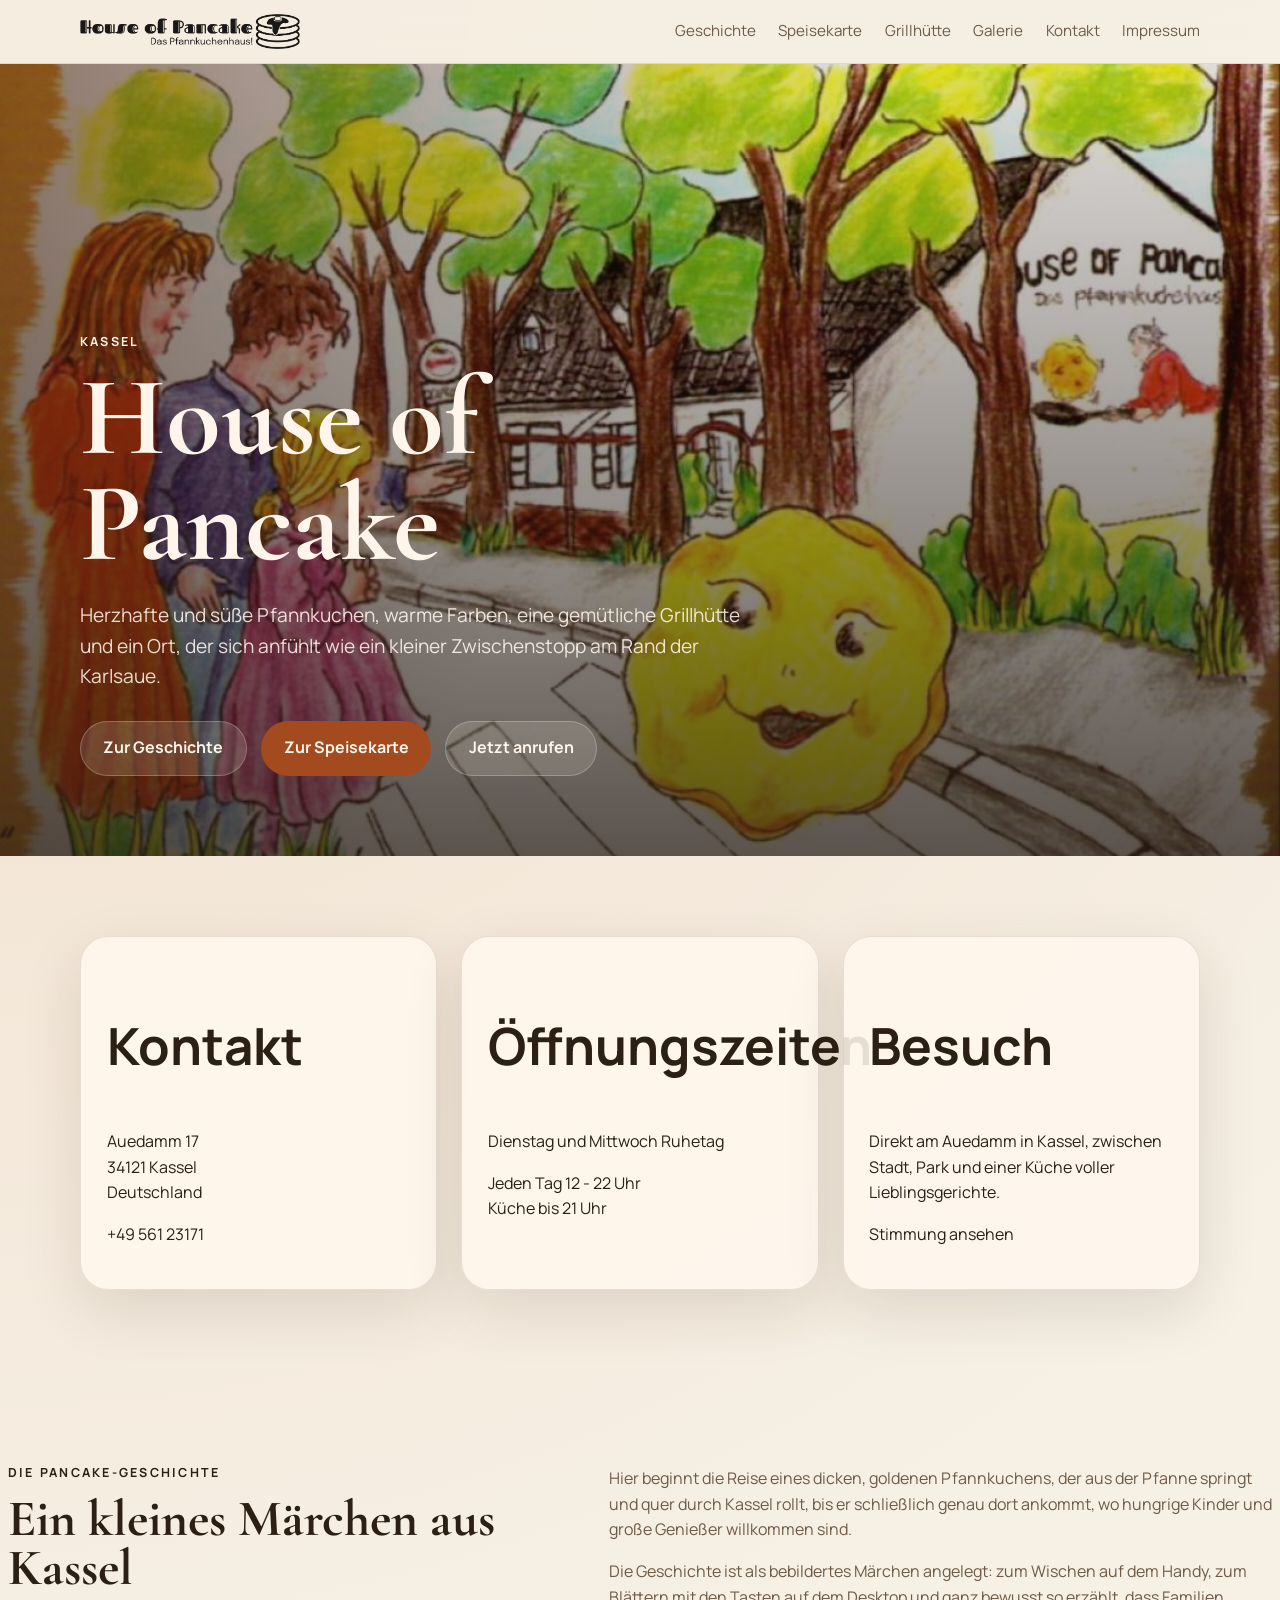
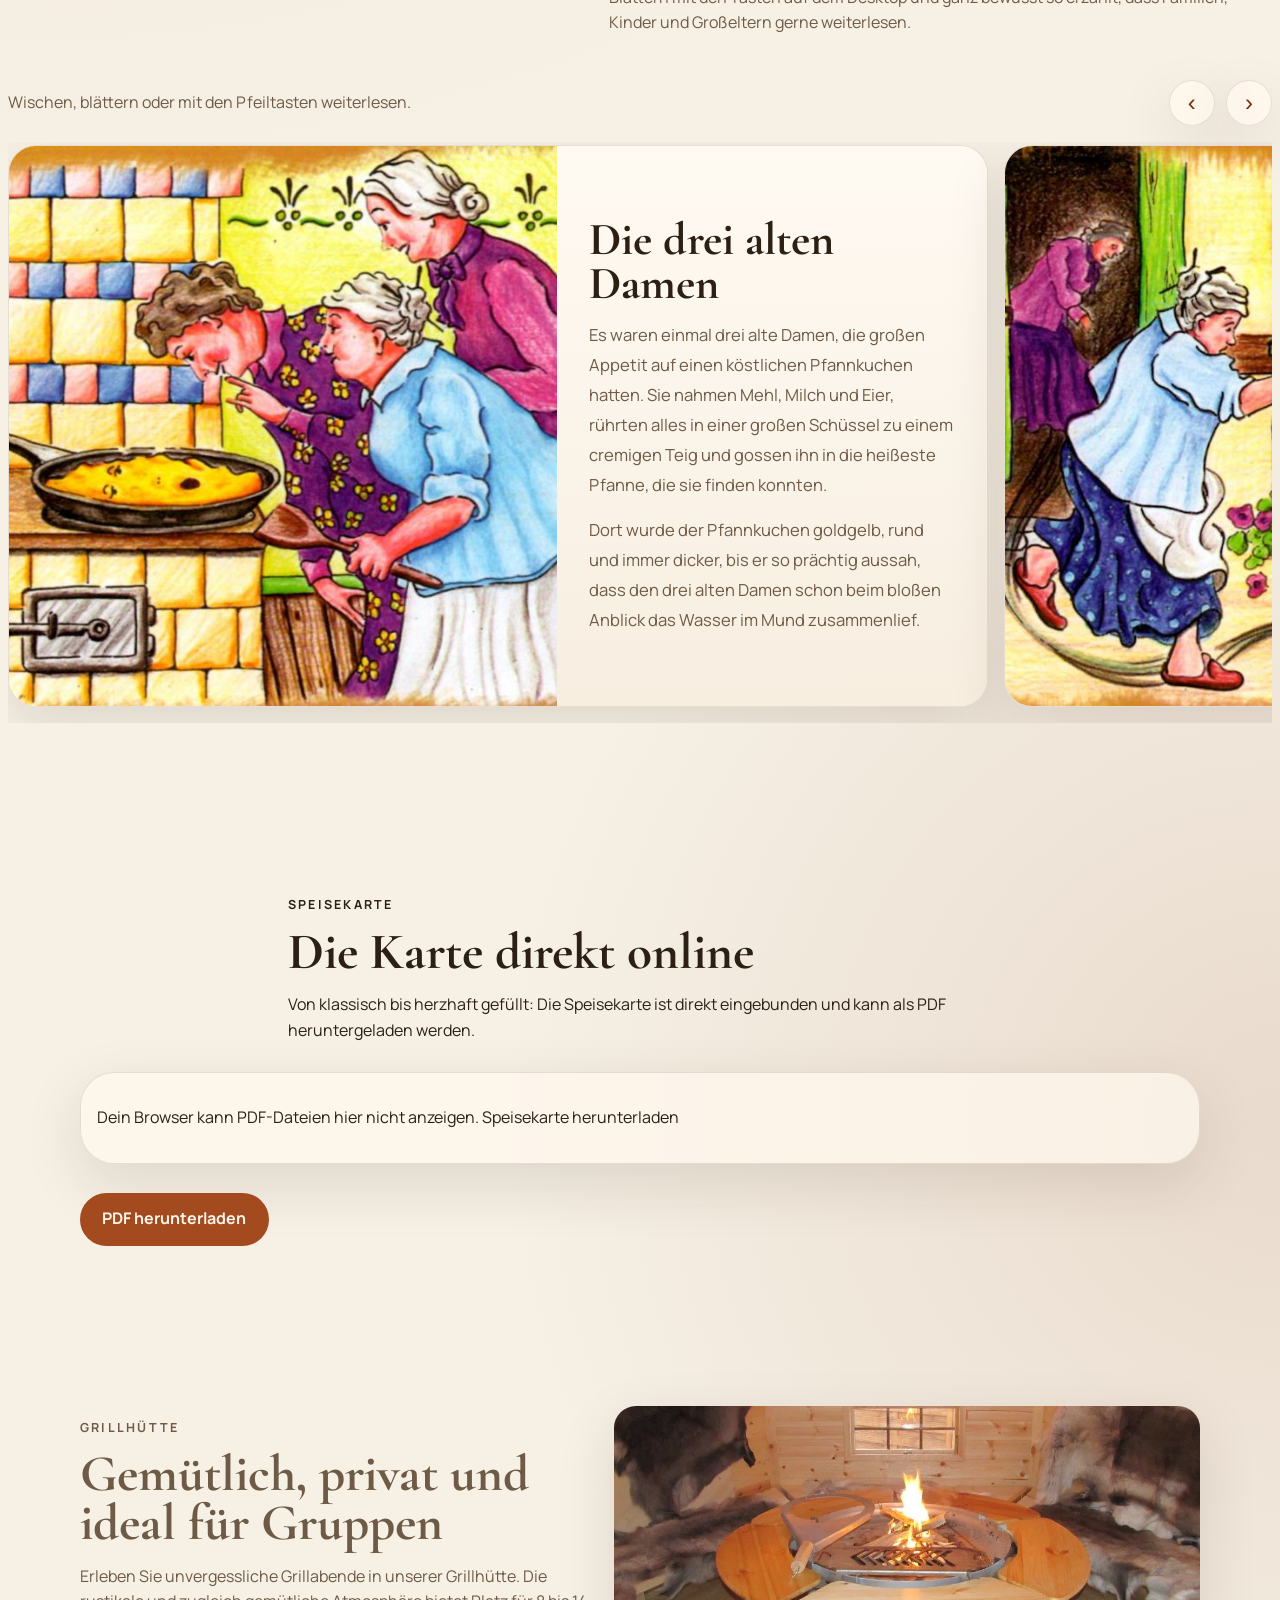
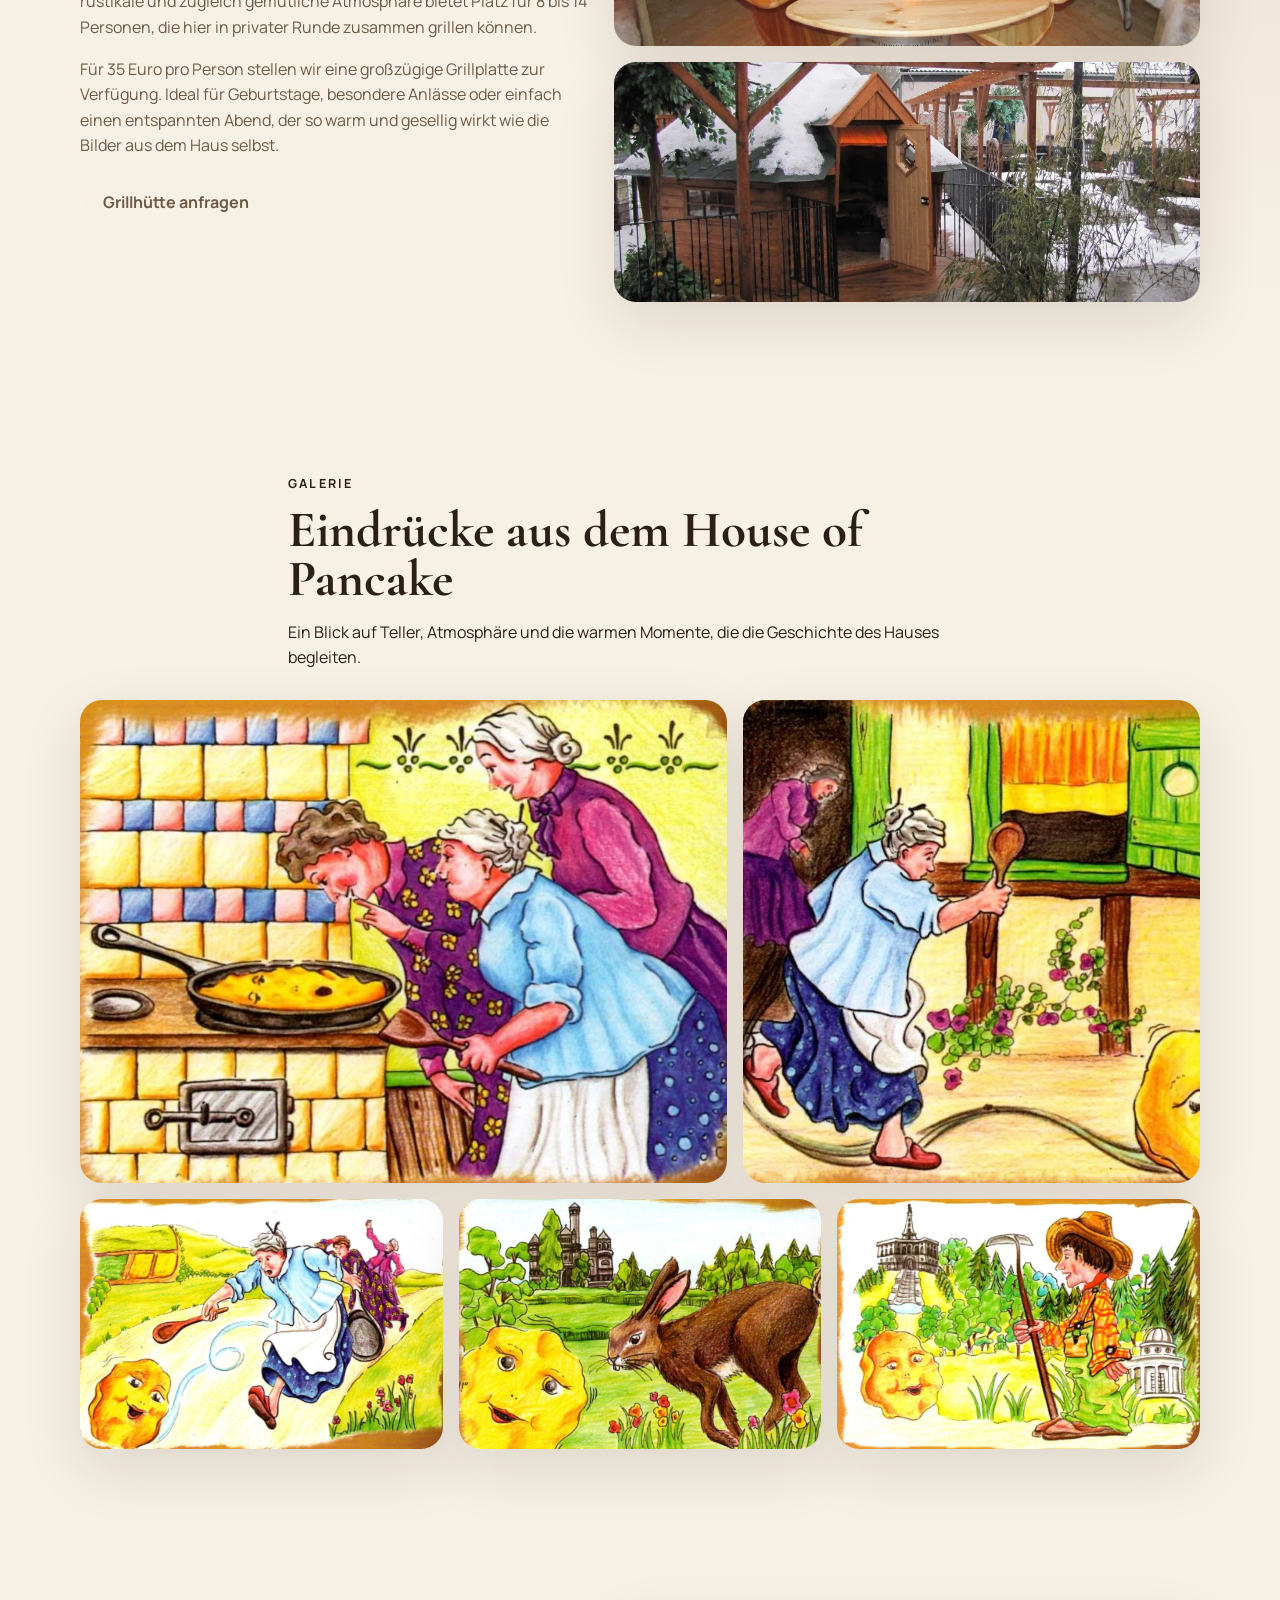
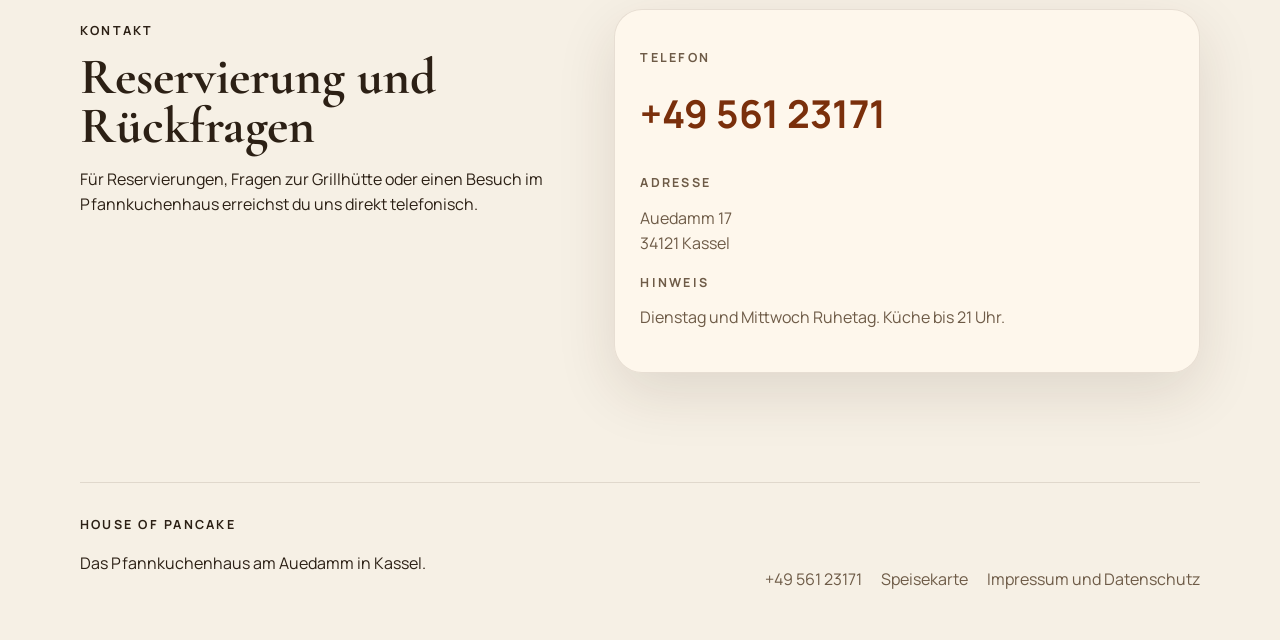
==== commit d8a18642: "Use pancake story image 8 as hero" ====
--- a/index.html
+++ b/index.html
@@ -30,7 +30,7 @@
   <main id="top">
     <section class="hero">
       <div class="hero-media">
-        <img src="assets/hero.jpg" alt="Pfannkuchen mit Spinat und Feta">
+        <img src="assets/Pancake Story/8.jpg" alt="Drei hungrige Kinder begegnen dem Pfannkuchen">
       </div>
       <div class="hero-overlay"></div>
       <div class="container hero-content">
--- a/styles.css
+++ b/styles.css
@@ -205,6 +205,10 @@
   padding: 5rem 0;
 }
 
+.story-section .container {
+  width: min(1280px, calc(100% - 1rem));
+}
+
 .info-grid,
 .story-layout,
 .split-layout,
@@ -330,40 +334,47 @@
 }
 
 .story-card {
-  display: grid;
-  grid-template-columns: 1.05fr 1fr;
-  gap: 0;
+  display: block;
   border-radius: var(--radius);
   overflow: hidden;
   background: var(--surface);
   border: 1px solid var(--line);
   box-shadow: var(--shadow);
   scroll-snap-align: start;
+  max-width: 1120px;
+  margin: 0 auto;
 }
 
 .story-card-inner {
   display: grid;
-  grid-template-columns: 1.05fr 1fr;
-  min-height: 100%;
-}
-
-.story-card-reverse .story-card-inner {
-  grid-template-columns: 1fr 1.05fr;
+  grid-template-columns: 56% 44%;
+  align-items: stretch;
+  min-height: 560px;
+}
+
+.story-card-image {
+  height: 100%;
 }
 
 .story-card-image img {
   width: 100%;
-  aspect-ratio: 4 / 3;
+  height: 100%;
+  max-height: none;
+  aspect-ratio: auto;
   object-fit: cover;
-  height: 100%;
+  object-position: center;
+  border-radius: 0;
+  background: transparent;
+  box-shadow: none;
 }
 
 .story-card-copy {
-  padding: 1.8rem;
+  padding: 2.3rem 2rem;
   color: var(--muted);
   display: flex;
   flex-direction: column;
   justify-content: center;
+  background: linear-gradient(180deg, rgba(255, 250, 243, 0.92), rgba(247, 238, 224, 0.98));
 }
 
 .story-step {
@@ -383,11 +394,25 @@
 }
 
 .story-card-copy h3 {
-  margin: 0 0 0.7rem;
+  margin: 0 0 0.9rem;
   font-family: "Cormorant Garamond", serif;
-  font-size: clamp(2rem, 3.5vw, 2.9rem);
-  line-height: 1;
+  font-size: clamp(2.1rem, 3.6vw, 3rem);
+  line-height: 0.96;
   color: var(--text);
+}
+
+.story-card-copy p {
+  margin: 0;
+  font-size: 1.04rem;
+  line-height: 1.8;
+}
+
+.story-card-copy p + p {
+  margin-top: 0.95rem;
+}
+
+.story-card-copy .quote {
+  margin-top: 0;
 }
 
 .section-head {
@@ -520,9 +545,22 @@
     grid-auto-columns: min(92vw, 720px);
   }
 
+  .story-section .container {
+    width: min(100%, calc(100% - 1rem));
+  }
+
   .story-card-inner,
   .story-card-reverse .story-card-inner {
     grid-template-columns: 1fr;
+    min-height: 0;
+  }
+
+  .story-card-image {
+    height: auto;
+  }
+
+  .story-card-copy {
+    padding: 1.7rem 1.5rem 1.8rem;
   }
 
   .gallery-grid {
@@ -560,6 +598,12 @@
     padding: 1.35rem;
   }
 
+  .story-card-image img {
+    height: auto;
+    min-height: 280px;
+    max-height: 360px;
+  }
+
   .gallery-grid {
     grid-template-columns: 1fr;
   }
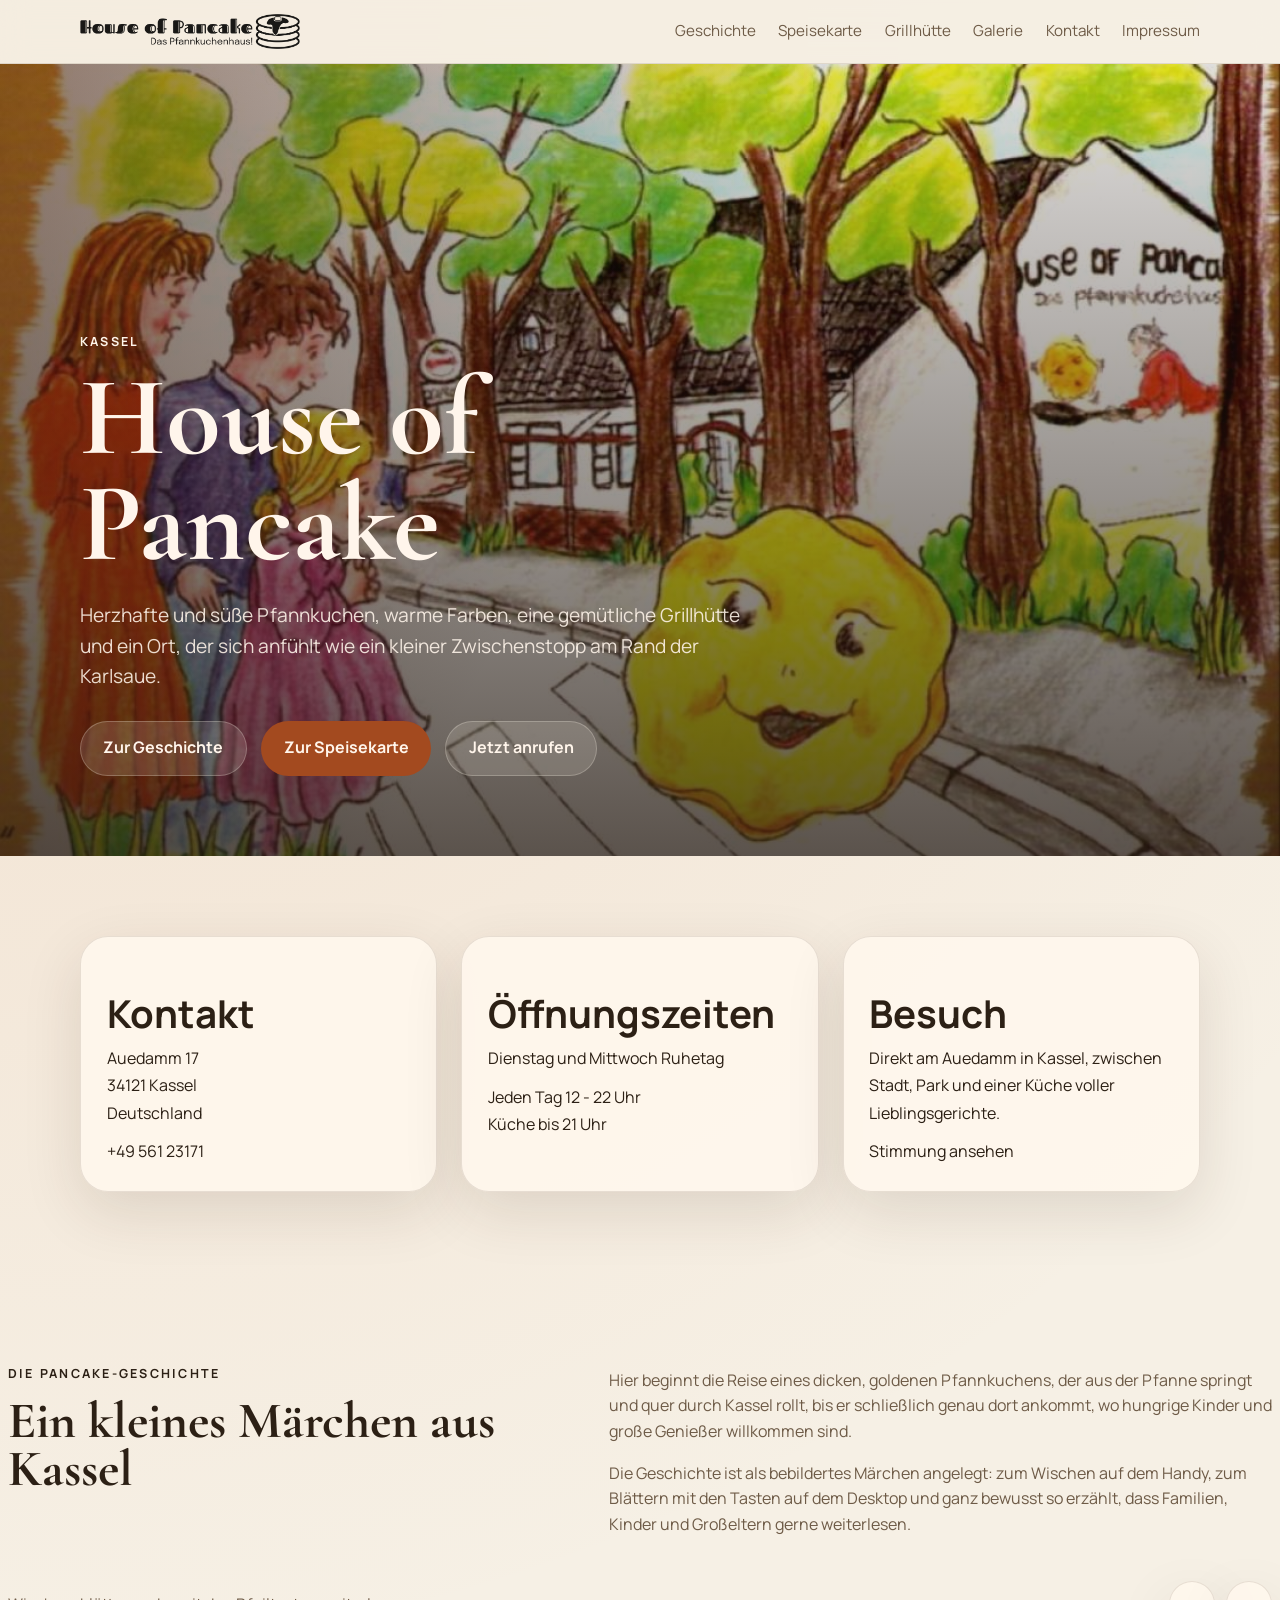
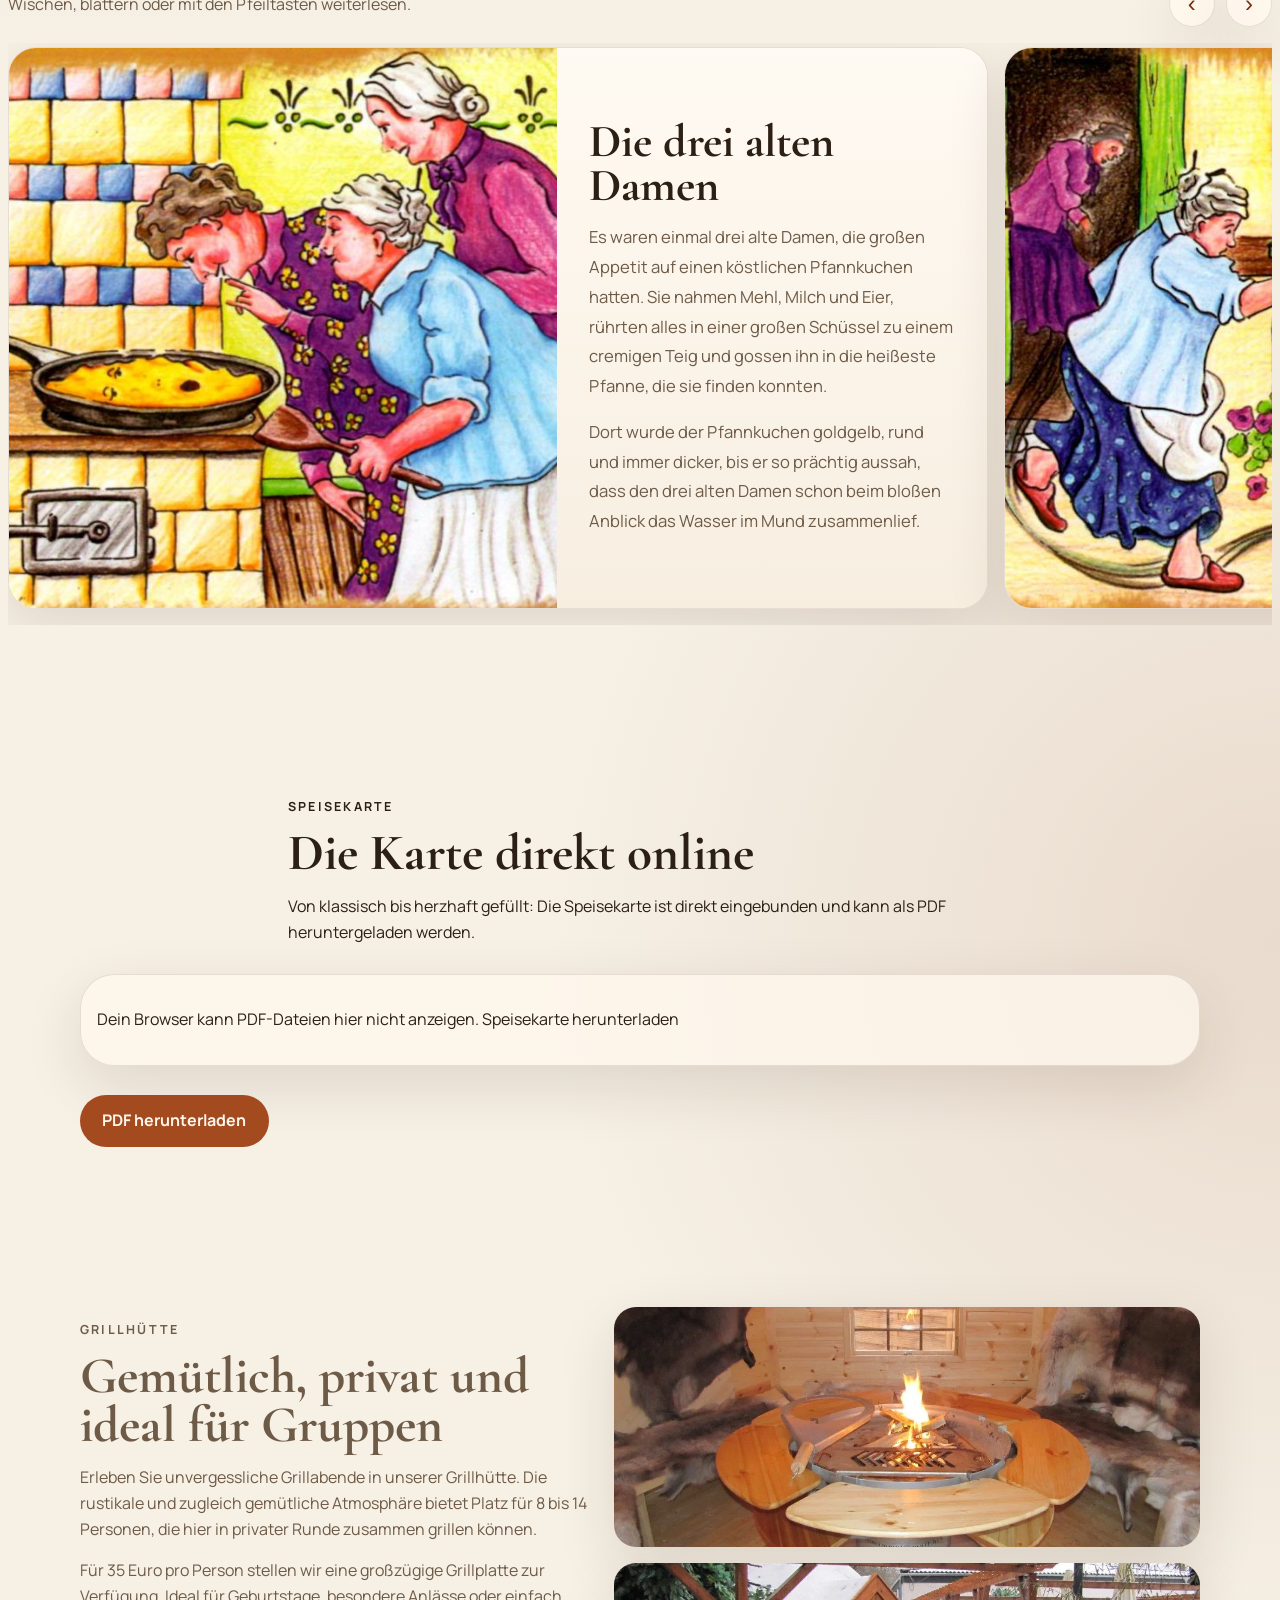
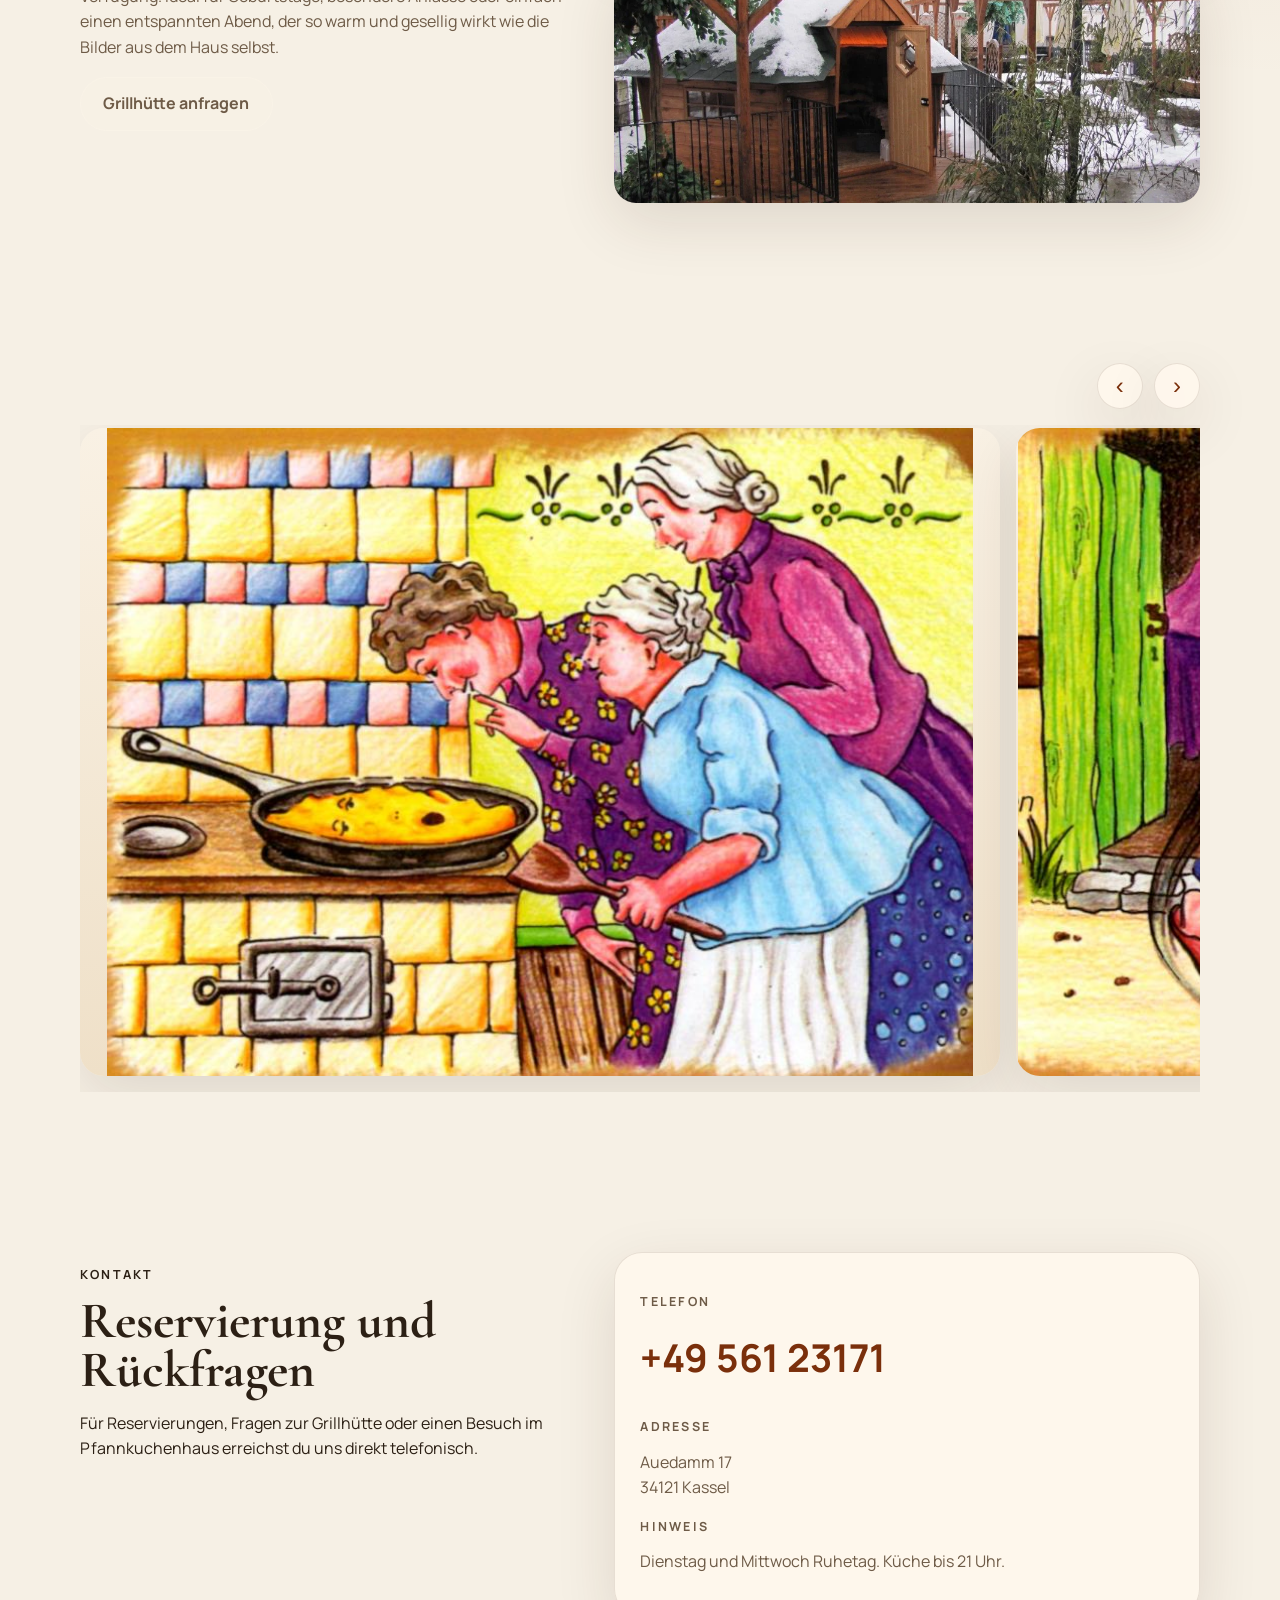
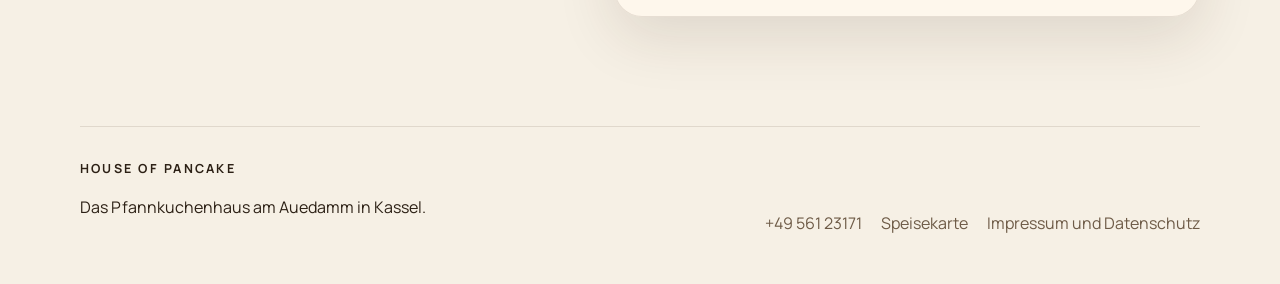
==== commit 6c0686bd: "Replace gallery with swipeable image carousel" ====
--- a/index.html
+++ b/index.html
@@ -323,17 +323,22 @@
     </section>
 
     <section class="gallery-section" id="galerie">
-      <div class="container section-head">
-        <p class="section-kicker">Galerie</p>
-        <h2>Eindrücke aus dem House of Pancake</h2>
-        <p>Ein Blick auf Teller, Atmosphäre und die warmen Momente, die die Geschichte des Hauses begleiten.</p>
-      </div>
-      <div class="container gallery-grid">
-        <img src="assets/gallery-1.jpg" alt="Gericht aus dem House of Pancake">
-        <img src="assets/gallery-2.jpg" alt="Pfannkuchenhaus Impression">
-        <img src="assets/gallery-3.jpg" alt="Innenansicht oder Gericht aus dem Restaurant">
-        <img src="assets/gallery-4.jpg" alt="Speise im House of Pancake">
-        <img src="assets/gallery-5.jpg" alt="Weitere Impression aus dem House of Pancake">
+      <div class="container gallery-carousel-shell">
+        <div class="gallery-controls" aria-label="Galerie blättern">
+          <button class="gallery-control" type="button" data-gallery-prev aria-label="Vorheriges Bild">‹</button>
+          <button class="gallery-control" type="button" data-gallery-next aria-label="Nächstes Bild">›</button>
+        </div>
+        <div class="gallery-strip" data-gallery-track tabindex="0" aria-label="Galerie mit Bildern zum Durchblättern">
+          <img src="assets/Pancake Story/1.jpg" alt="Pancake Story Bild 1">
+          <img src="assets/Pancake Story/2.jpg" alt="Pancake Story Bild 2">
+          <img src="assets/Pancake Story/3.jpg" alt="Pancake Story Bild 3">
+          <img src="assets/Pancake Story/4.jpg" alt="Pancake Story Bild 4">
+          <img src="assets/Pancake Story/5.jpg" alt="Pancake Story Bild 5">
+          <img src="assets/Pancake Story/6.jpg" alt="Pancake Story Bild 6">
+          <img src="assets/Pancake Story/7.jpg" alt="Pancake Story Bild 7">
+          <img src="assets/Pancake Story/8.jpg" alt="Pancake Story Bild 8">
+          <img src="assets/Pancake Story/9.jpg" alt="Pancake Story Bild 9">
+        </div>
       </div>
     </section>
 
@@ -399,6 +404,33 @@
           scrollByCard(1);
         }
       });
+
+      const galleryTrack = document.querySelector("[data-gallery-track]");
+      const galleryPrev = document.querySelector("[data-gallery-prev]");
+      const galleryNext = document.querySelector("[data-gallery-next]");
+
+      if (galleryTrack && galleryPrev && galleryNext) {
+        const scrollGallery = (direction) => {
+          const image = galleryTrack.querySelector("img");
+          const amount = image ? image.getBoundingClientRect().width + 16 : galleryTrack.clientWidth;
+          galleryTrack.scrollBy({ left: amount * direction, behavior: "smooth" });
+        };
+
+        galleryPrev.addEventListener("click", () => scrollGallery(-1));
+        galleryNext.addEventListener("click", () => scrollGallery(1));
+
+        galleryTrack.addEventListener("keydown", (event) => {
+          if (event.key === "ArrowLeft") {
+            event.preventDefault();
+            scrollGallery(-1);
+          }
+
+          if (event.key === "ArrowRight") {
+            event.preventDefault();
+            scrollGallery(1);
+          }
+        });
+      }
     }());
   </script>
 </body>
--- a/styles.css
+++ b/styles.css
@@ -232,6 +232,13 @@
   box-shadow: var(--shadow);
 }
 
+.info-card {
+  display: flex;
+  flex-direction: column;
+  justify-content: flex-start;
+  min-height: 100%;
+}
+
 .info-card h2,
 .story-section h2,
 .menu-section h2,
@@ -241,6 +248,21 @@
 .legal-page h1,
 .legal-page h2 {
   font-size: clamp(2.2rem, 4vw, 3.8rem);
+}
+
+.info-card h2 {
+  font-size: clamp(1.8rem, 3vw, 2.6rem);
+  line-height: 1.02;
+  margin-bottom: 0.75rem;
+}
+
+.info-card p {
+  margin: 0;
+  line-height: 1.7;
+}
+
+.info-card p + p {
+  margin-top: 0.7rem;
 }
 
 .story-layout,
@@ -456,6 +478,67 @@
   gap: 1rem;
 }
 
+.gallery-carousel-shell {
+  display: grid;
+  gap: 1rem;
+}
+
+.gallery-controls {
+  display: flex;
+  justify-content: flex-end;
+  gap: 0.7rem;
+}
+
+.gallery-control {
+  width: 46px;
+  height: 46px;
+  border: 1px solid var(--line);
+  border-radius: 999px;
+  background: var(--surface);
+  color: var(--accent-dark);
+  font-size: 1.5rem;
+  line-height: 1;
+  cursor: pointer;
+  box-shadow: var(--shadow);
+}
+
+.gallery-control:hover,
+.gallery-control:focus-visible {
+  background: #fff6ec;
+}
+
+.gallery-strip {
+  display: grid;
+  grid-auto-flow: column;
+  grid-auto-columns: min(82vw, 920px);
+  gap: 1rem;
+  overflow-x: auto;
+  padding: 0.2rem 0 1rem;
+  scroll-snap-type: x mandatory;
+  scrollbar-width: thin;
+  scrollbar-color: rgba(122, 47, 11, 0.35) transparent;
+}
+
+.gallery-strip::-webkit-scrollbar {
+  height: 10px;
+}
+
+.gallery-strip::-webkit-scrollbar-thumb {
+  background: rgba(122, 47, 11, 0.35);
+  border-radius: 999px;
+}
+
+.gallery-strip img {
+  width: 100%;
+  height: min(72vh, 760px);
+  object-fit: contain;
+  object-position: center;
+  scroll-snap-align: start;
+  border-radius: 24px;
+  background: linear-gradient(180deg, #f9f1e4, #efe0c8);
+  box-shadow: var(--shadow);
+}
+
 .gallery-grid img:nth-child(1) {
   grid-column: span 7;
 }
@@ -570,6 +653,10 @@
   .gallery-grid img:nth-child(n) {
     grid-column: auto;
   }
+
+  .gallery-strip {
+    grid-auto-columns: min(92vw, 720px);
+  }
 }
 
 @media (max-width: 680px) {
@@ -608,6 +695,10 @@
     grid-template-columns: 1fr;
   }
 
+  .gallery-strip img {
+    height: min(52vh, 420px);
+  }
+
   .menu-frame {
     min-height: 60vh;
   }
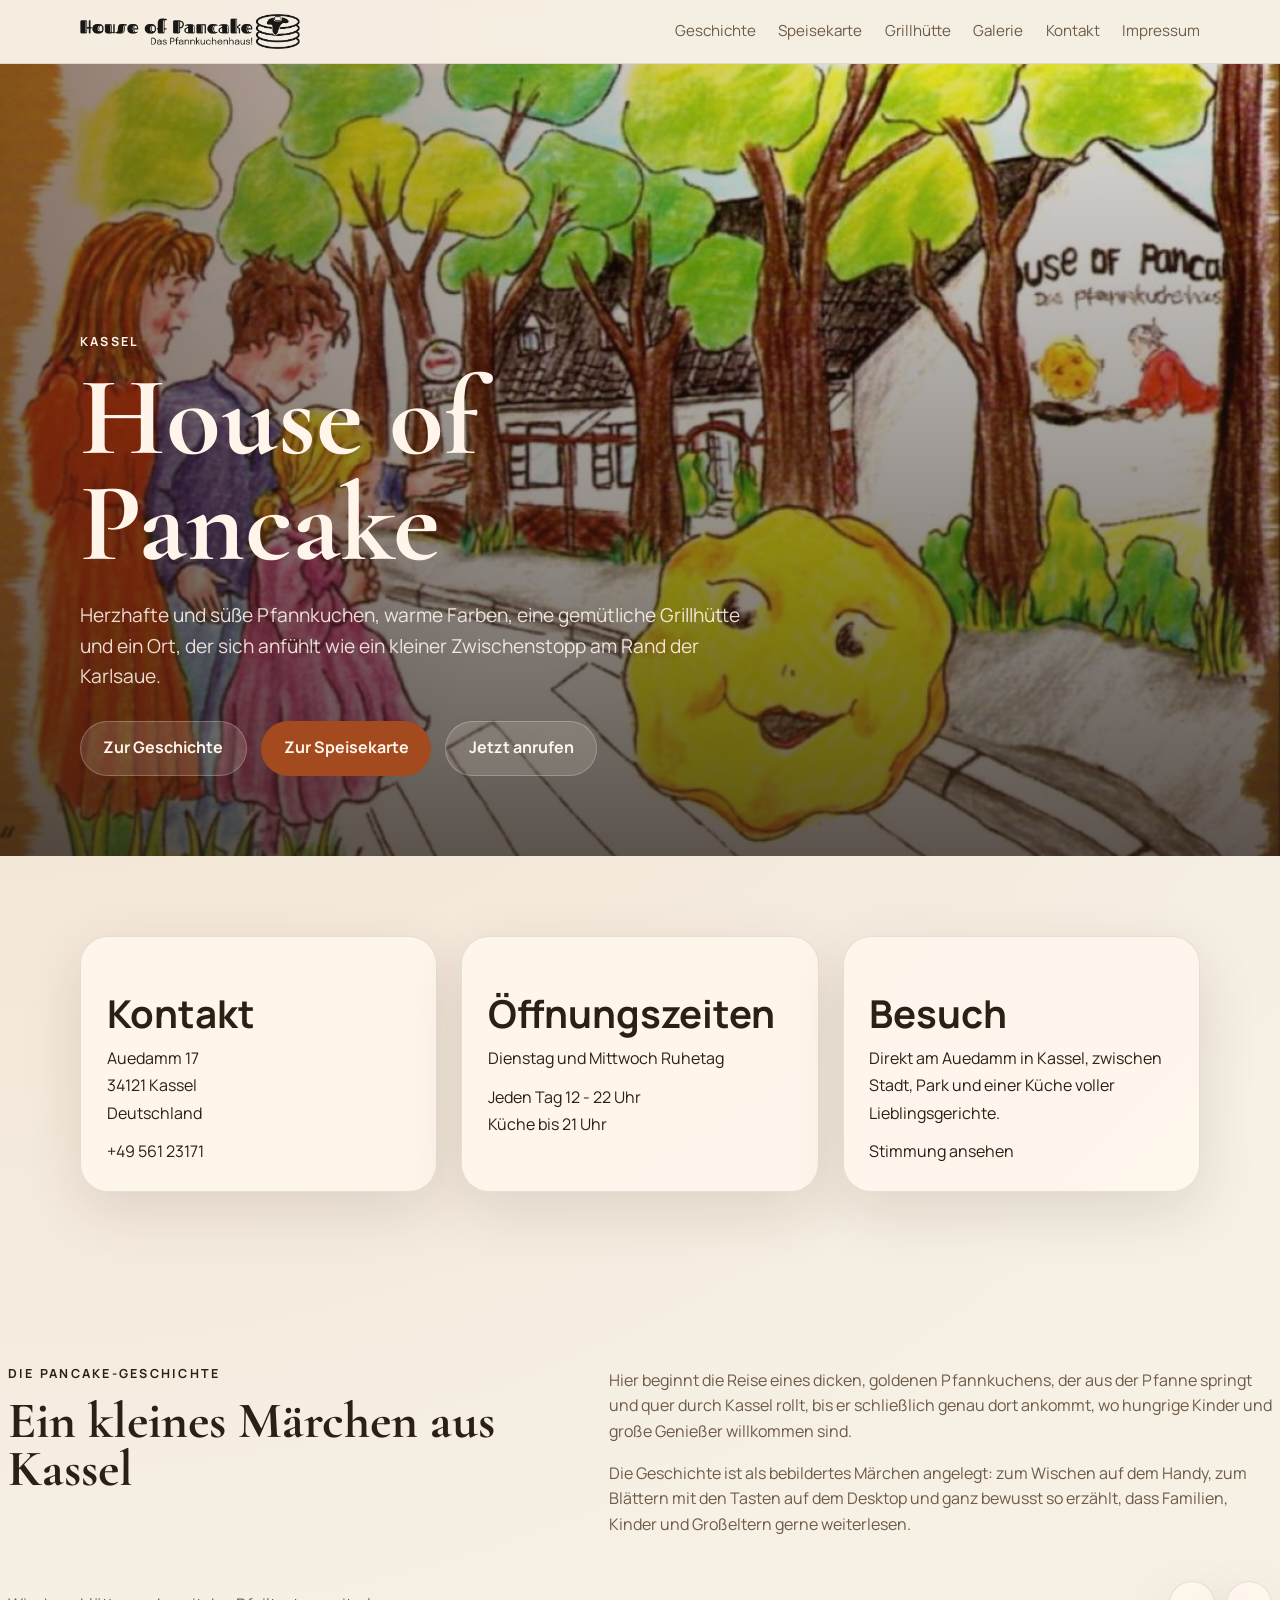
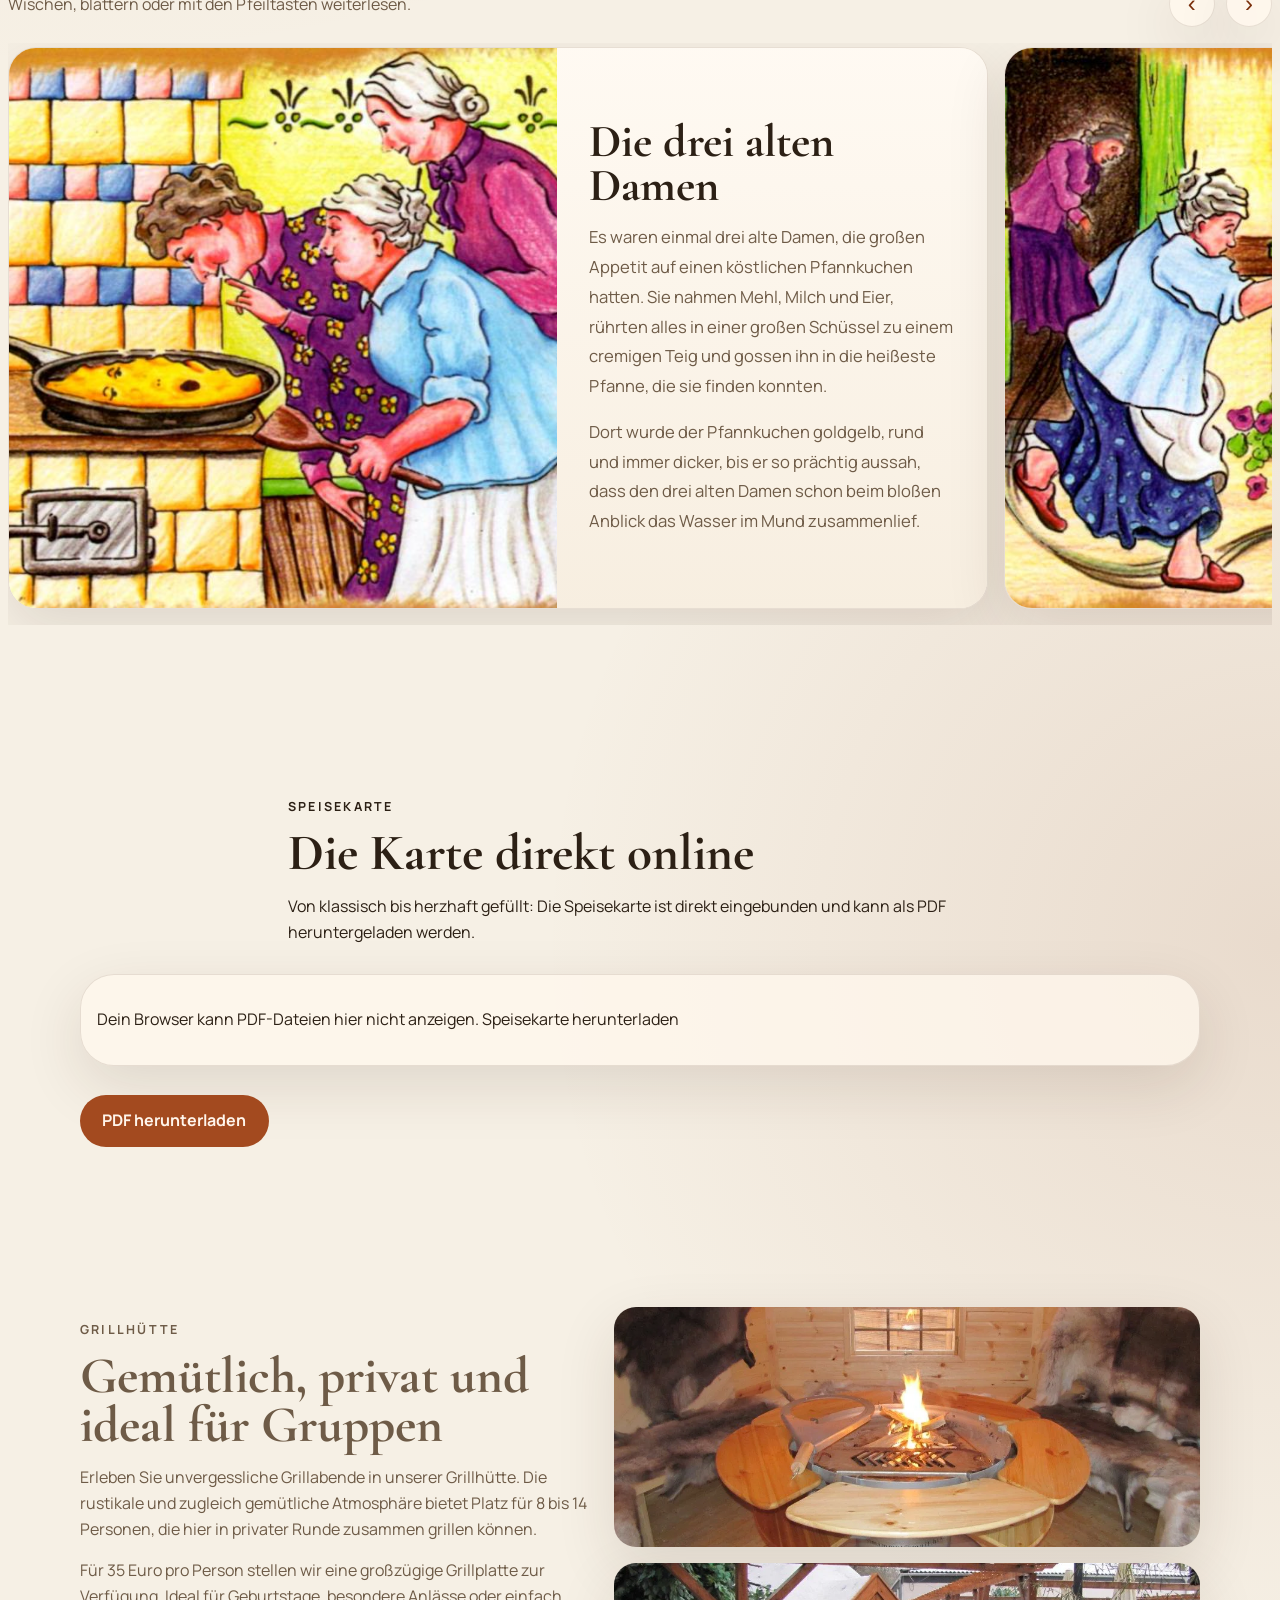
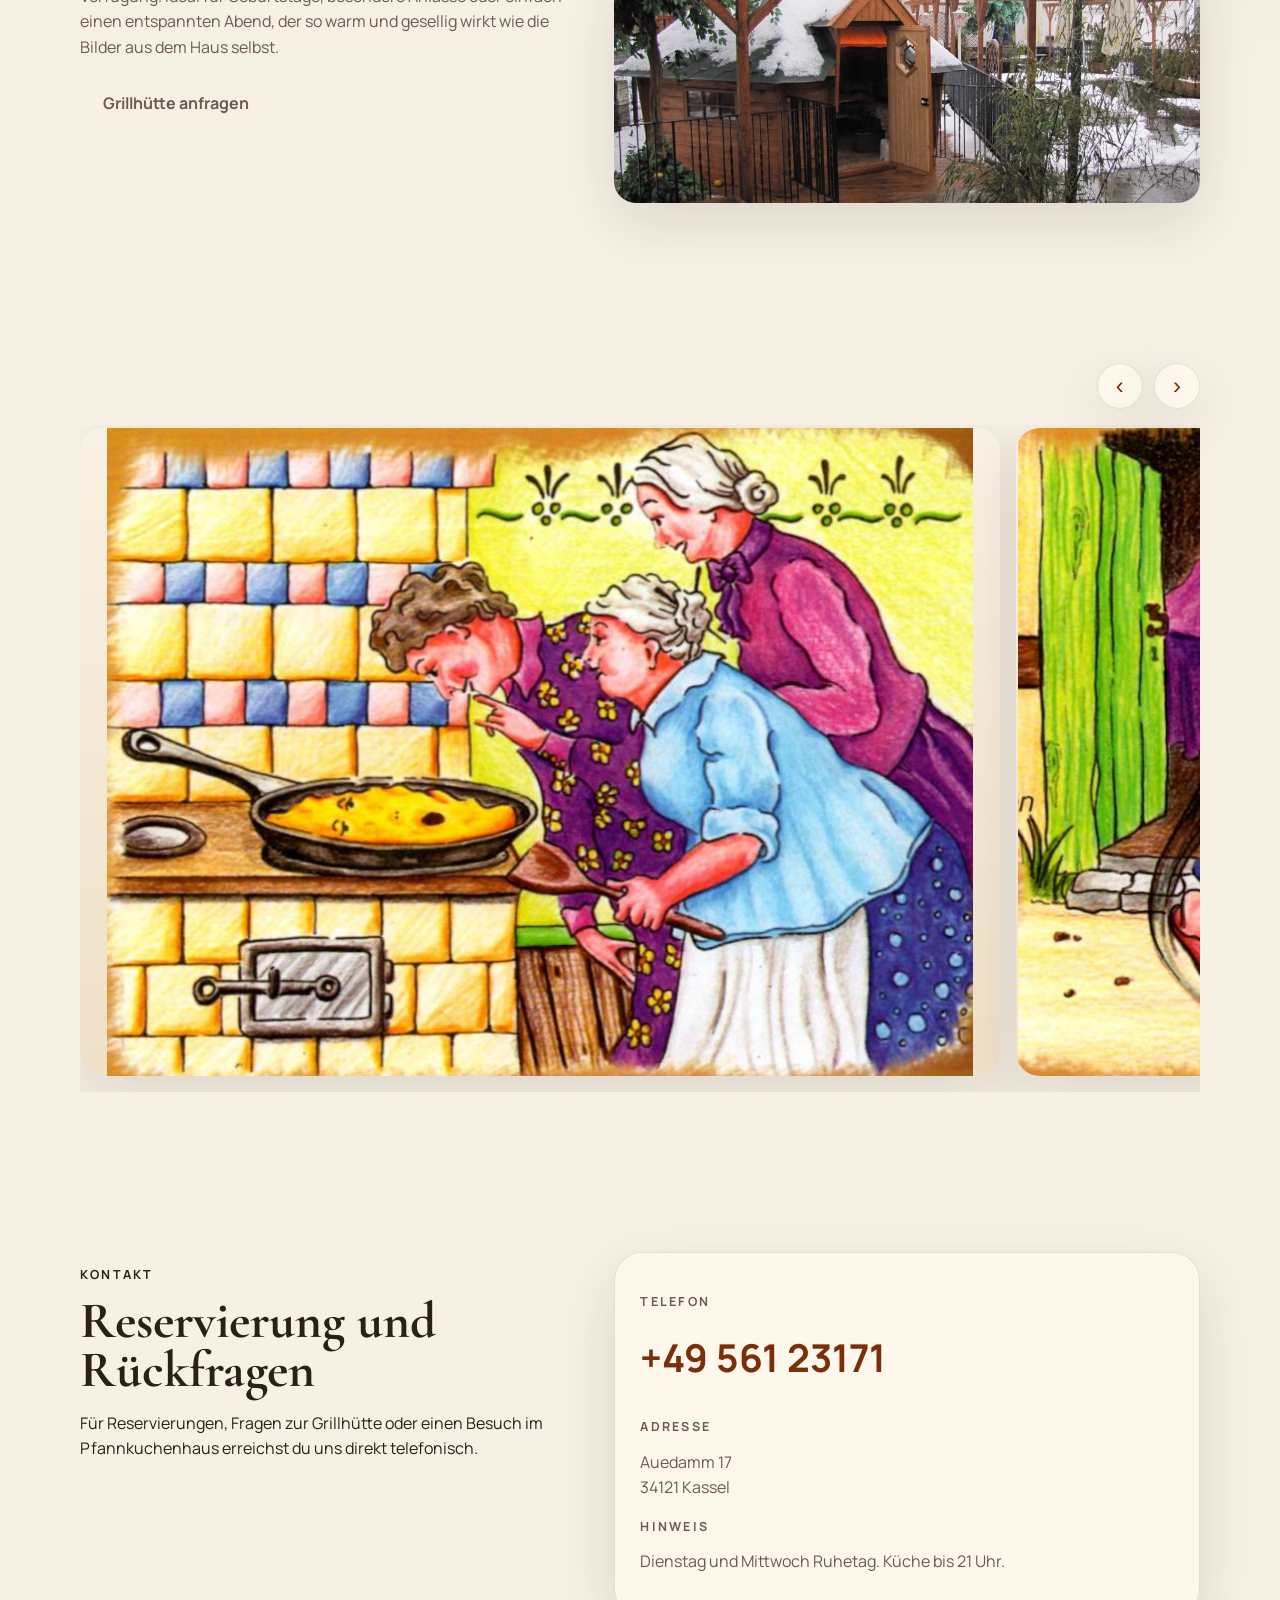
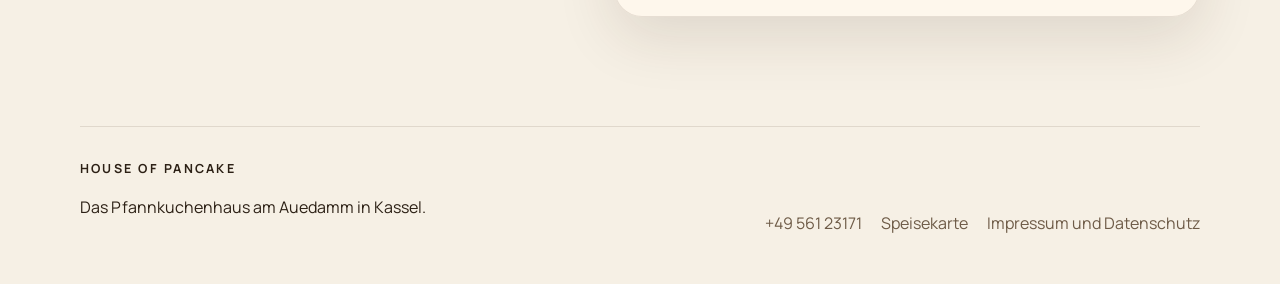
==== commit 9569c91b: "Self-host site fonts locally" ====
--- a/index.html
+++ b/index.html
@@ -5,9 +5,6 @@
   <meta name="viewport" content="width=device-width, initial-scale=1.0">
   <title>House of Pancake - Das Pfannkuchenhaus</title>
   <meta name="description" content="House of Pancake in Kassel: Pfannkuchen, Grillhütte, Speisekarte, Öffnungszeiten und Kontakt.">
-  <link rel="preconnect" href="https://fonts.googleapis.com">
-  <link rel="preconnect" href="https://fonts.gstatic.com" crossorigin>
-  <link href="https://fonts.googleapis.com/css2?family=Cormorant+Garamond:wght@500;600;700&family=Manrope:wght@400;500;600;700&display=swap" rel="stylesheet">
   <link rel="stylesheet" href="styles.css">
 </head>
 <body>
--- a/styles.css
+++ b/styles.css
@@ -1,3 +1,59 @@
+@font-face {
+  font-family: "Cormorant Garamond";
+  font-style: normal;
+  font-weight: 500;
+  font-display: swap;
+  src: url("assets/fonts/cormorant-garamond-500.ttf") format("truetype");
+}
+
+@font-face {
+  font-family: "Cormorant Garamond";
+  font-style: normal;
+  font-weight: 600;
+  font-display: swap;
+  src: url("assets/fonts/cormorant-garamond-600.ttf") format("truetype");
+}
+
+@font-face {
+  font-family: "Cormorant Garamond";
+  font-style: normal;
+  font-weight: 700;
+  font-display: swap;
+  src: url("assets/fonts/cormorant-garamond-700.ttf") format("truetype");
+}
+
+@font-face {
+  font-family: "Manrope";
+  font-style: normal;
+  font-weight: 400;
+  font-display: swap;
+  src: url("assets/fonts/manrope-400.ttf") format("truetype");
+}
+
+@font-face {
+  font-family: "Manrope";
+  font-style: normal;
+  font-weight: 500;
+  font-display: swap;
+  src: url("assets/fonts/manrope-500.ttf") format("truetype");
+}
+
+@font-face {
+  font-family: "Manrope";
+  font-style: normal;
+  font-weight: 600;
+  font-display: swap;
+  src: url("assets/fonts/manrope-600.ttf") format("truetype");
+}
+
+@font-face {
+  font-family: "Manrope";
+  font-style: normal;
+  font-weight: 700;
+  font-display: swap;
+  src: url("assets/fonts/manrope-700.ttf") format("truetype");
+}
+
 :root {
   --bg: #f6f0e5;
   --bg-soft: #efe3cf;
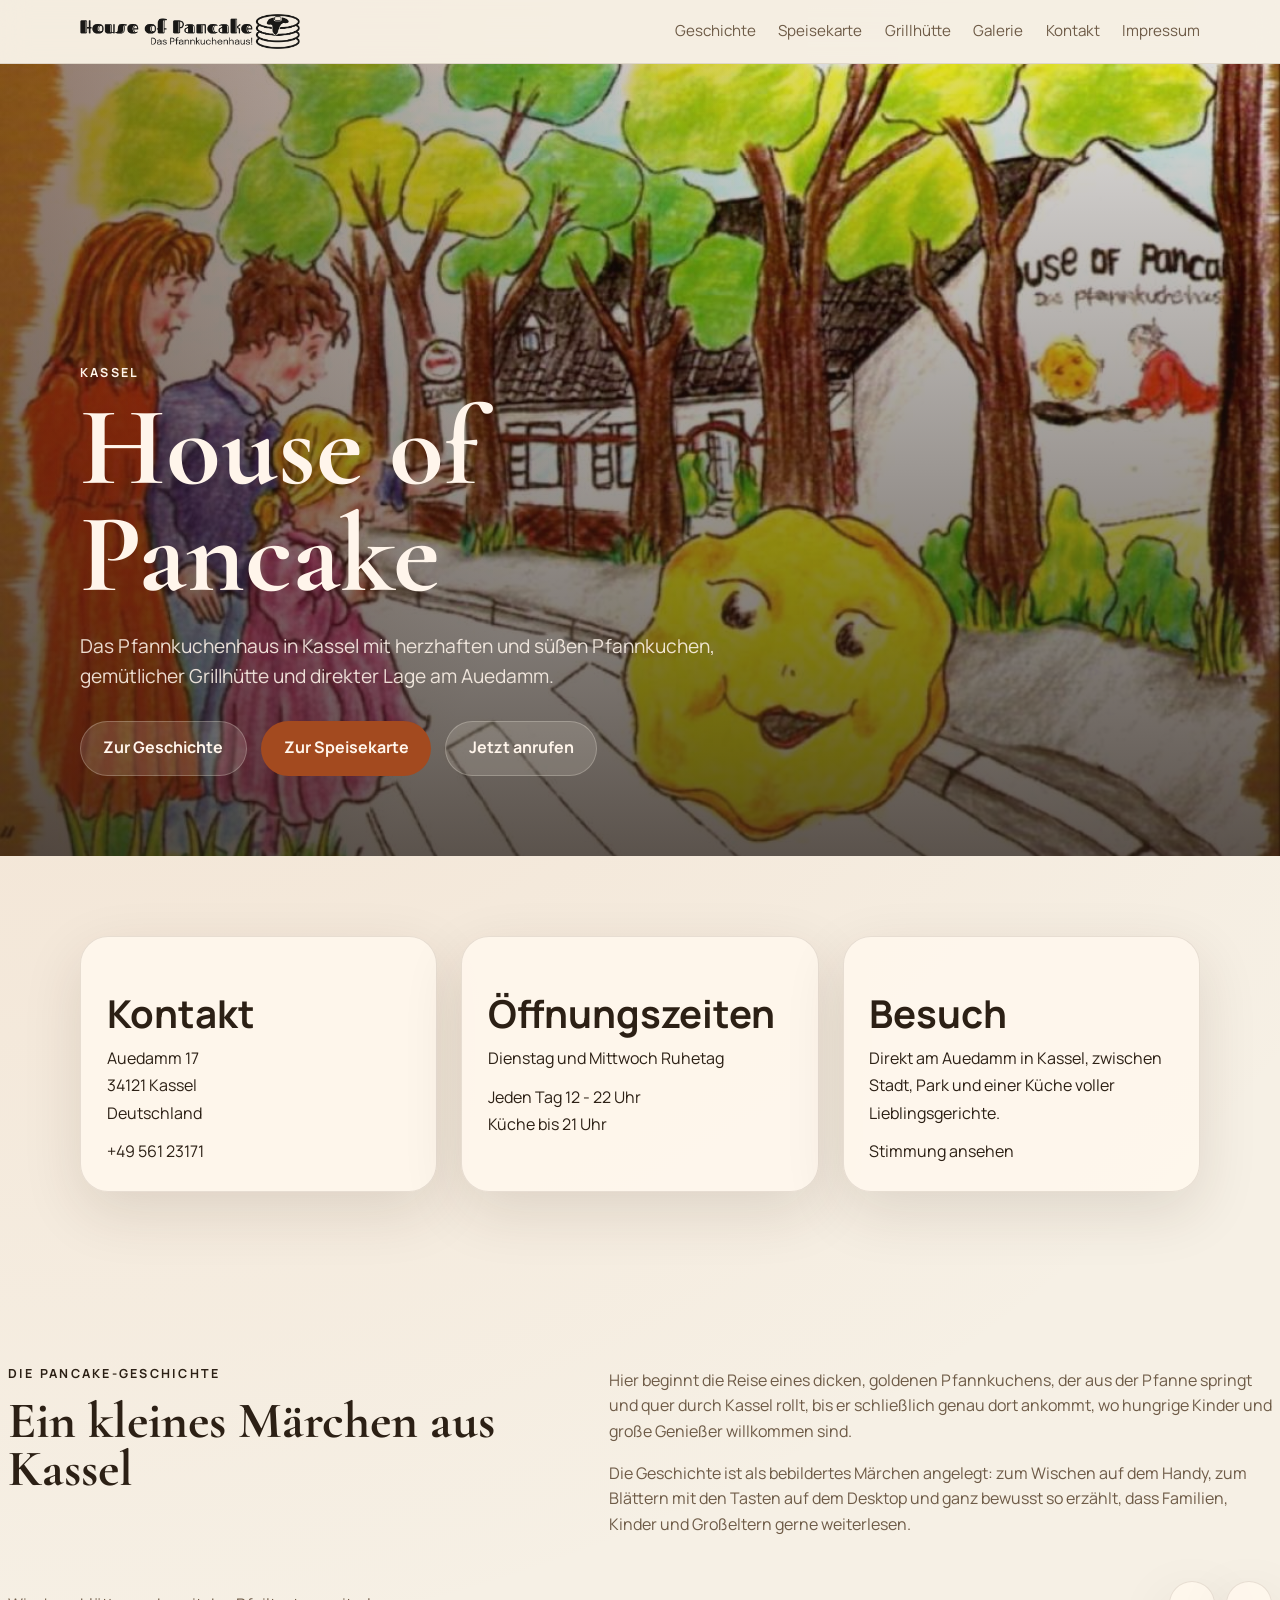
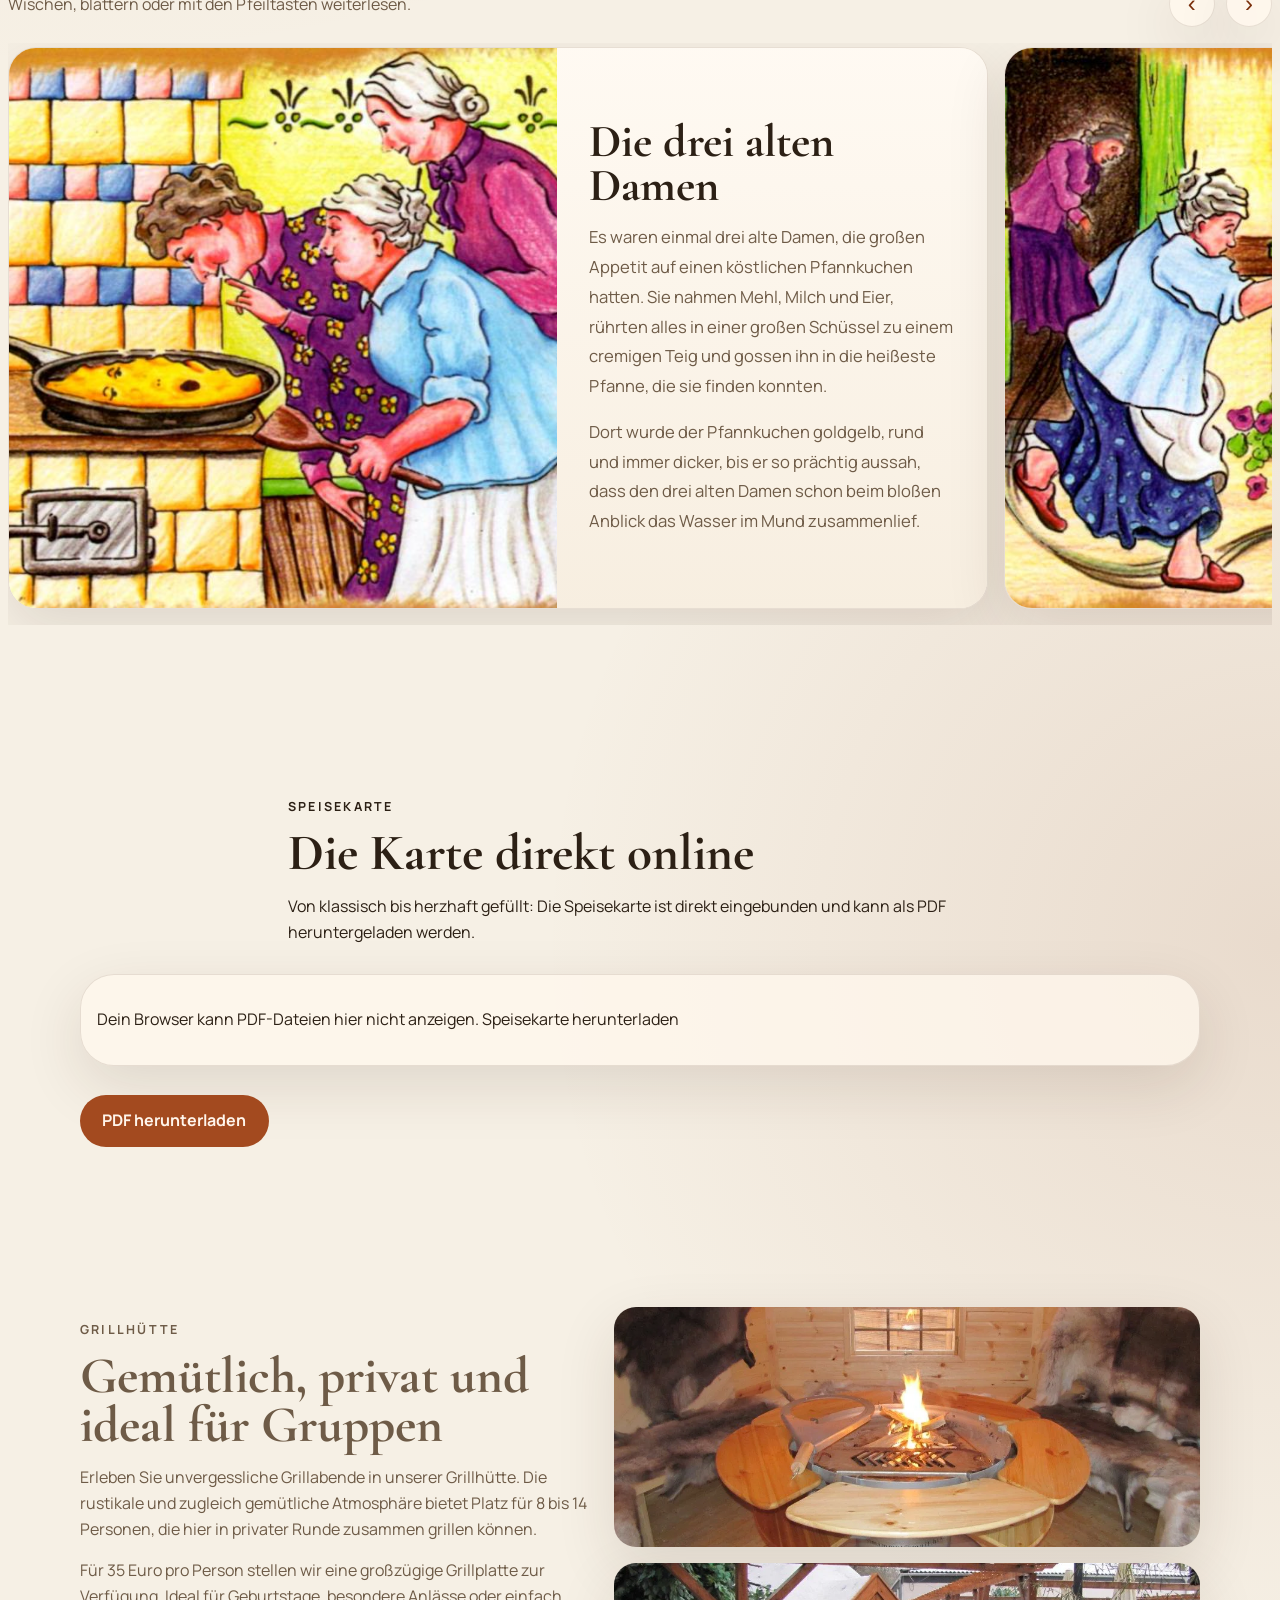
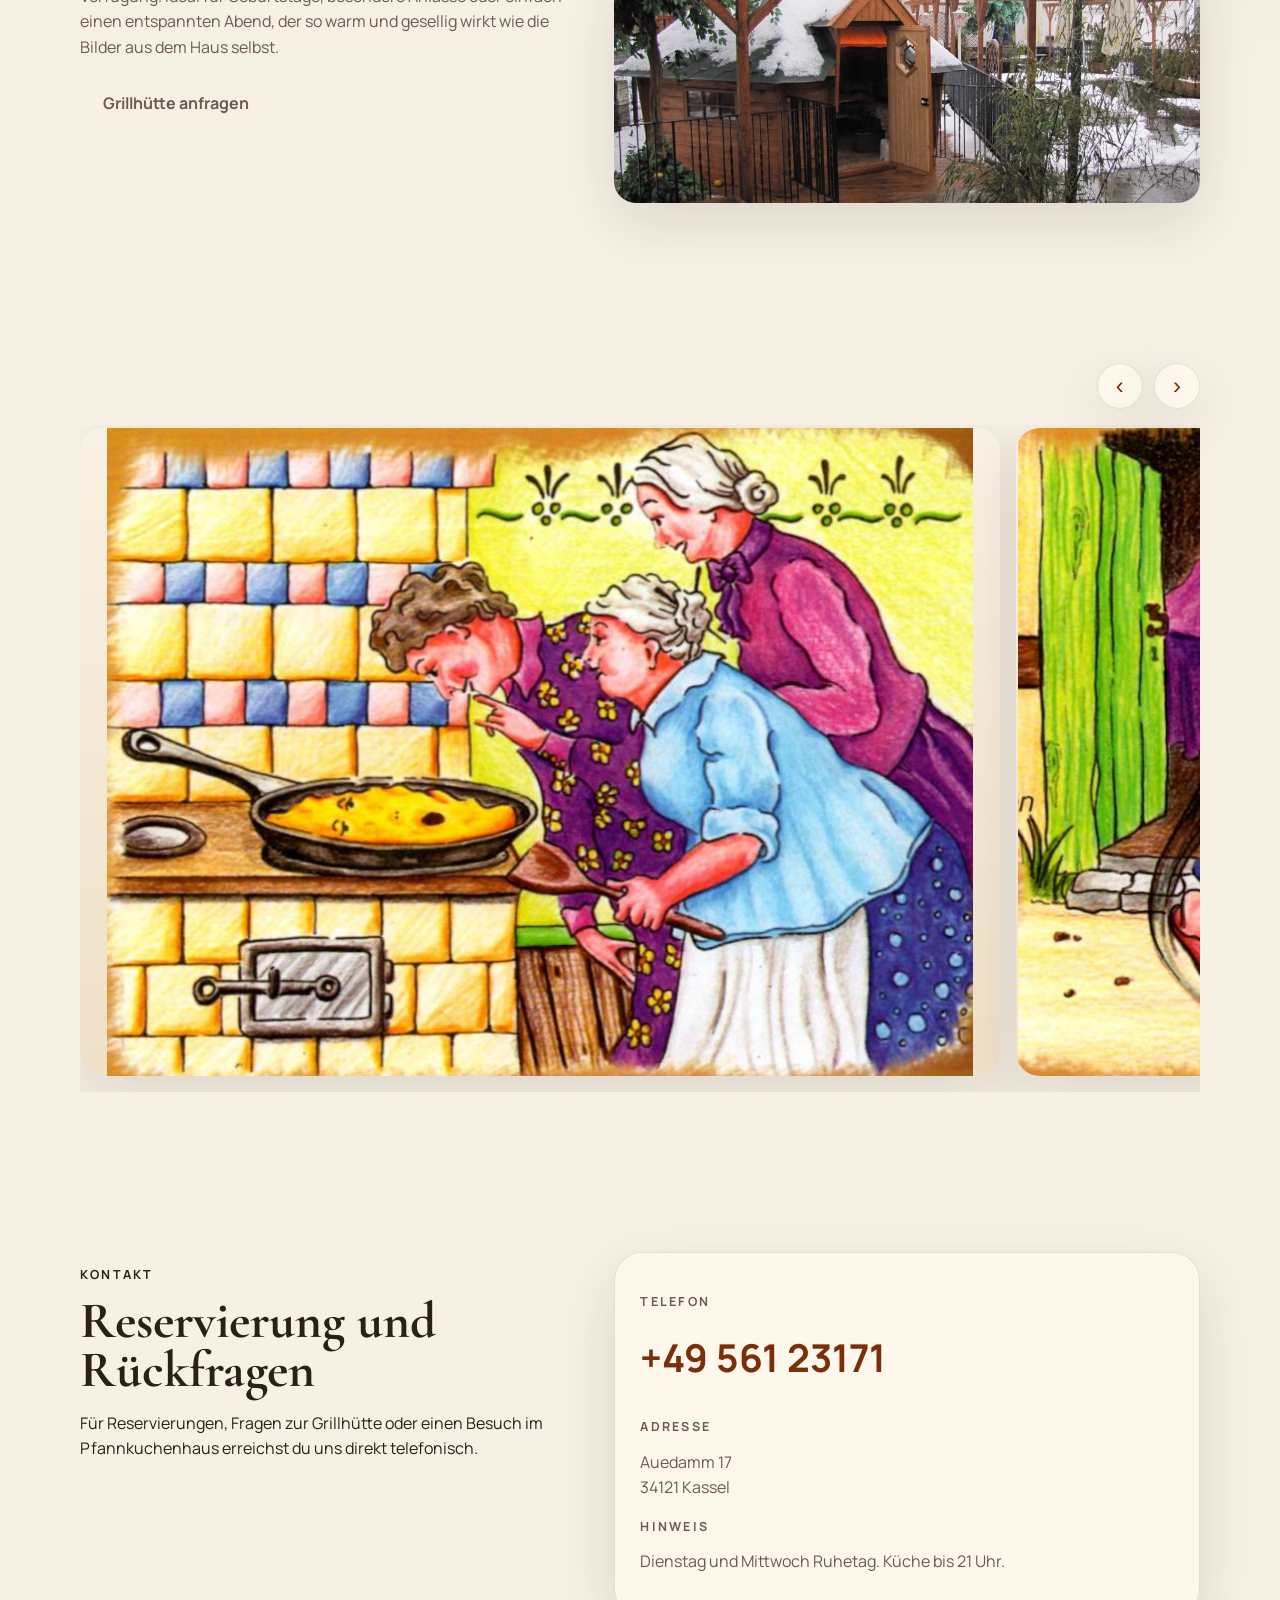
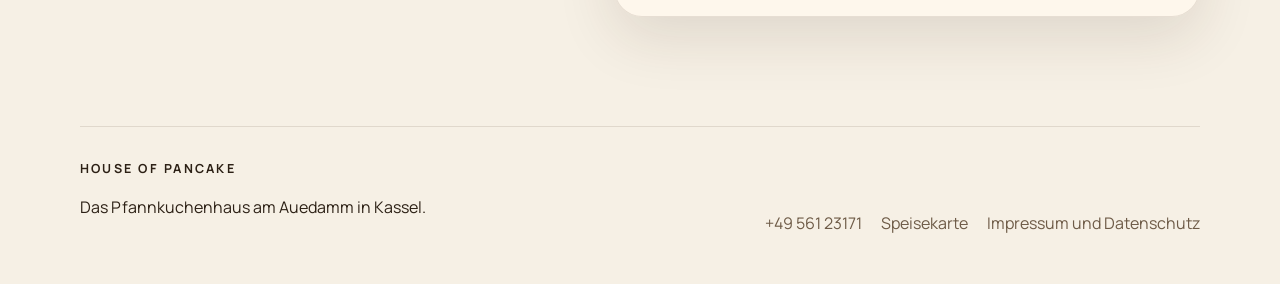
==== commit 4b47625a: "Refine hero copy" ====
--- a/index.html
+++ b/index.html
@@ -34,8 +34,8 @@
         <p class="eyebrow">Kassel</p>
         <h1>House of Pancake</h1>
         <p class="hero-copy">
-          Herzhafte und süße Pfannkuchen, warme Farben, eine gemütliche Grillhütte und ein Ort,
-          der sich anfühlt wie ein kleiner Zwischenstopp am Rand der Karlsaue.
+          Das Pfannkuchenhaus in Kassel mit herzhaften und süßen Pfannkuchen, gemütlicher
+          Grillhütte und direkter Lage am Auedamm.
         </p>
         <div class="hero-actions">
           <a class="button button-secondary" href="#geschichte">Zur Geschichte</a>
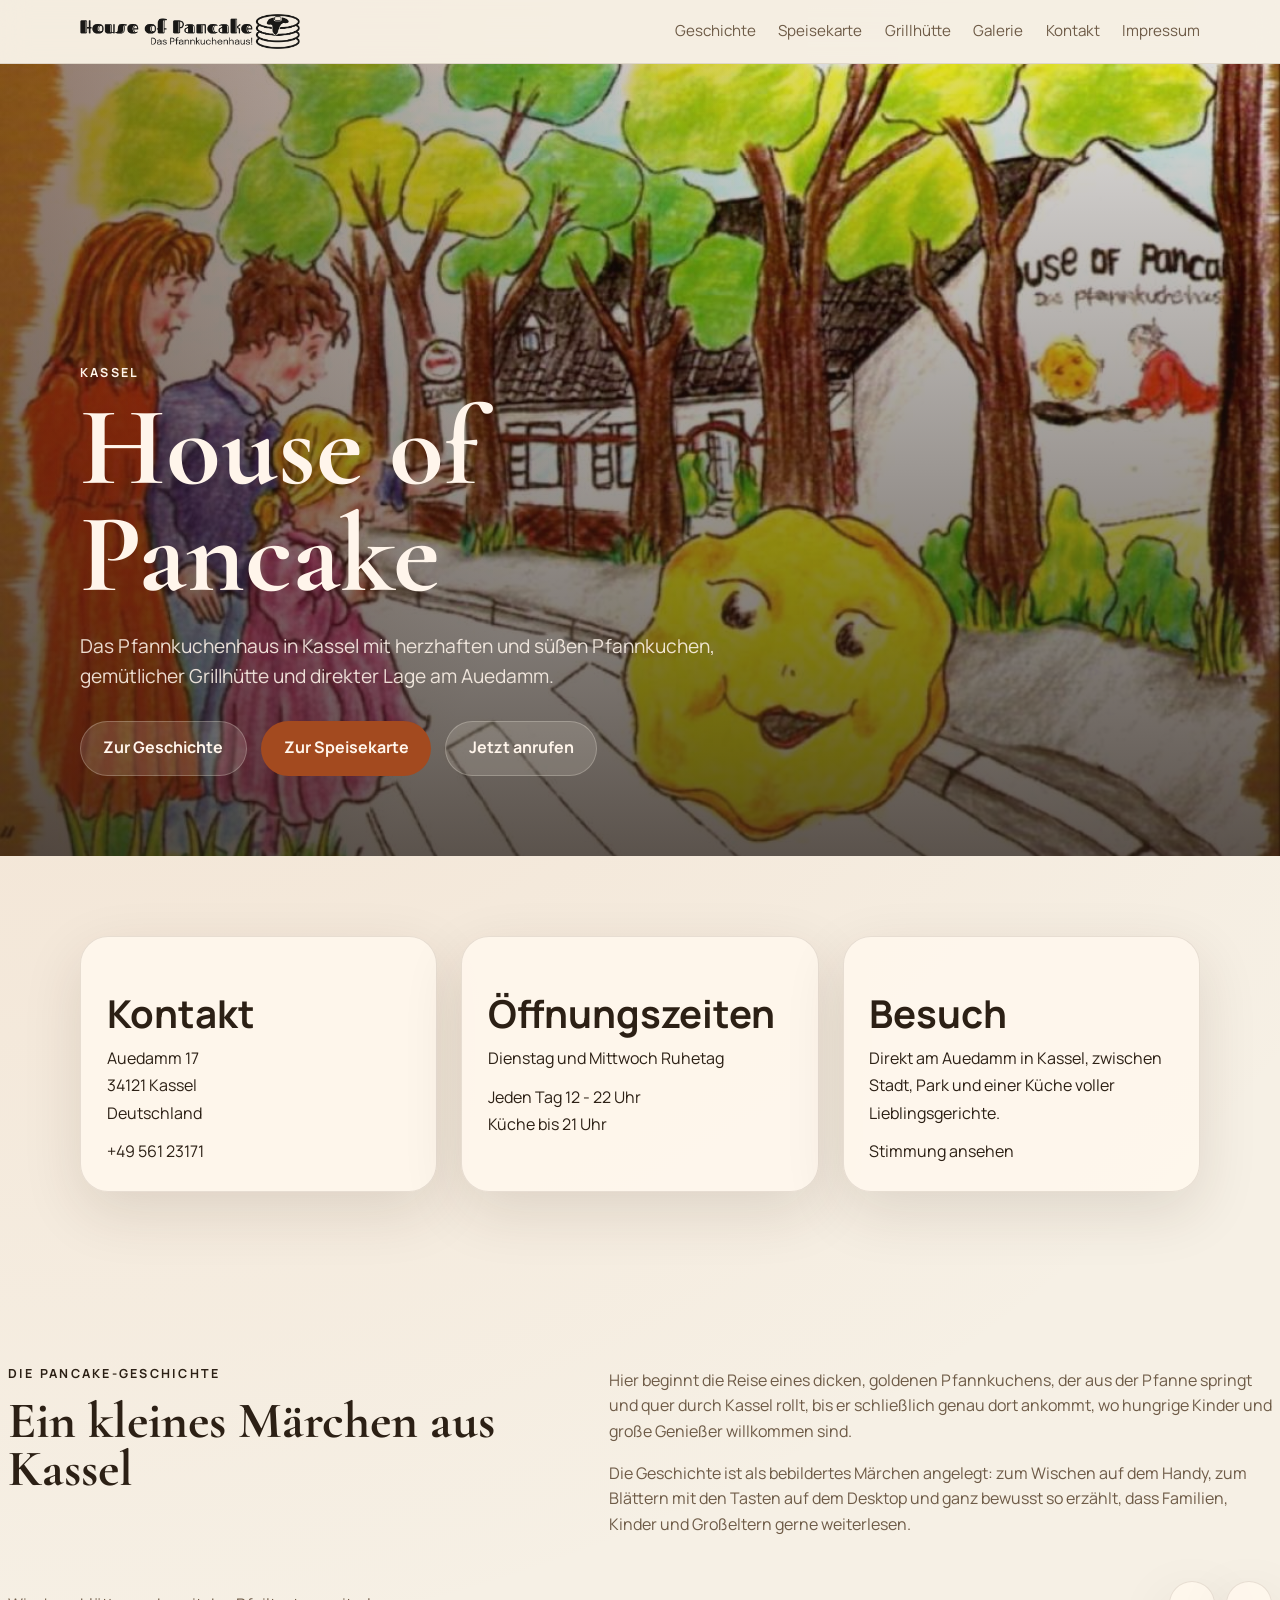
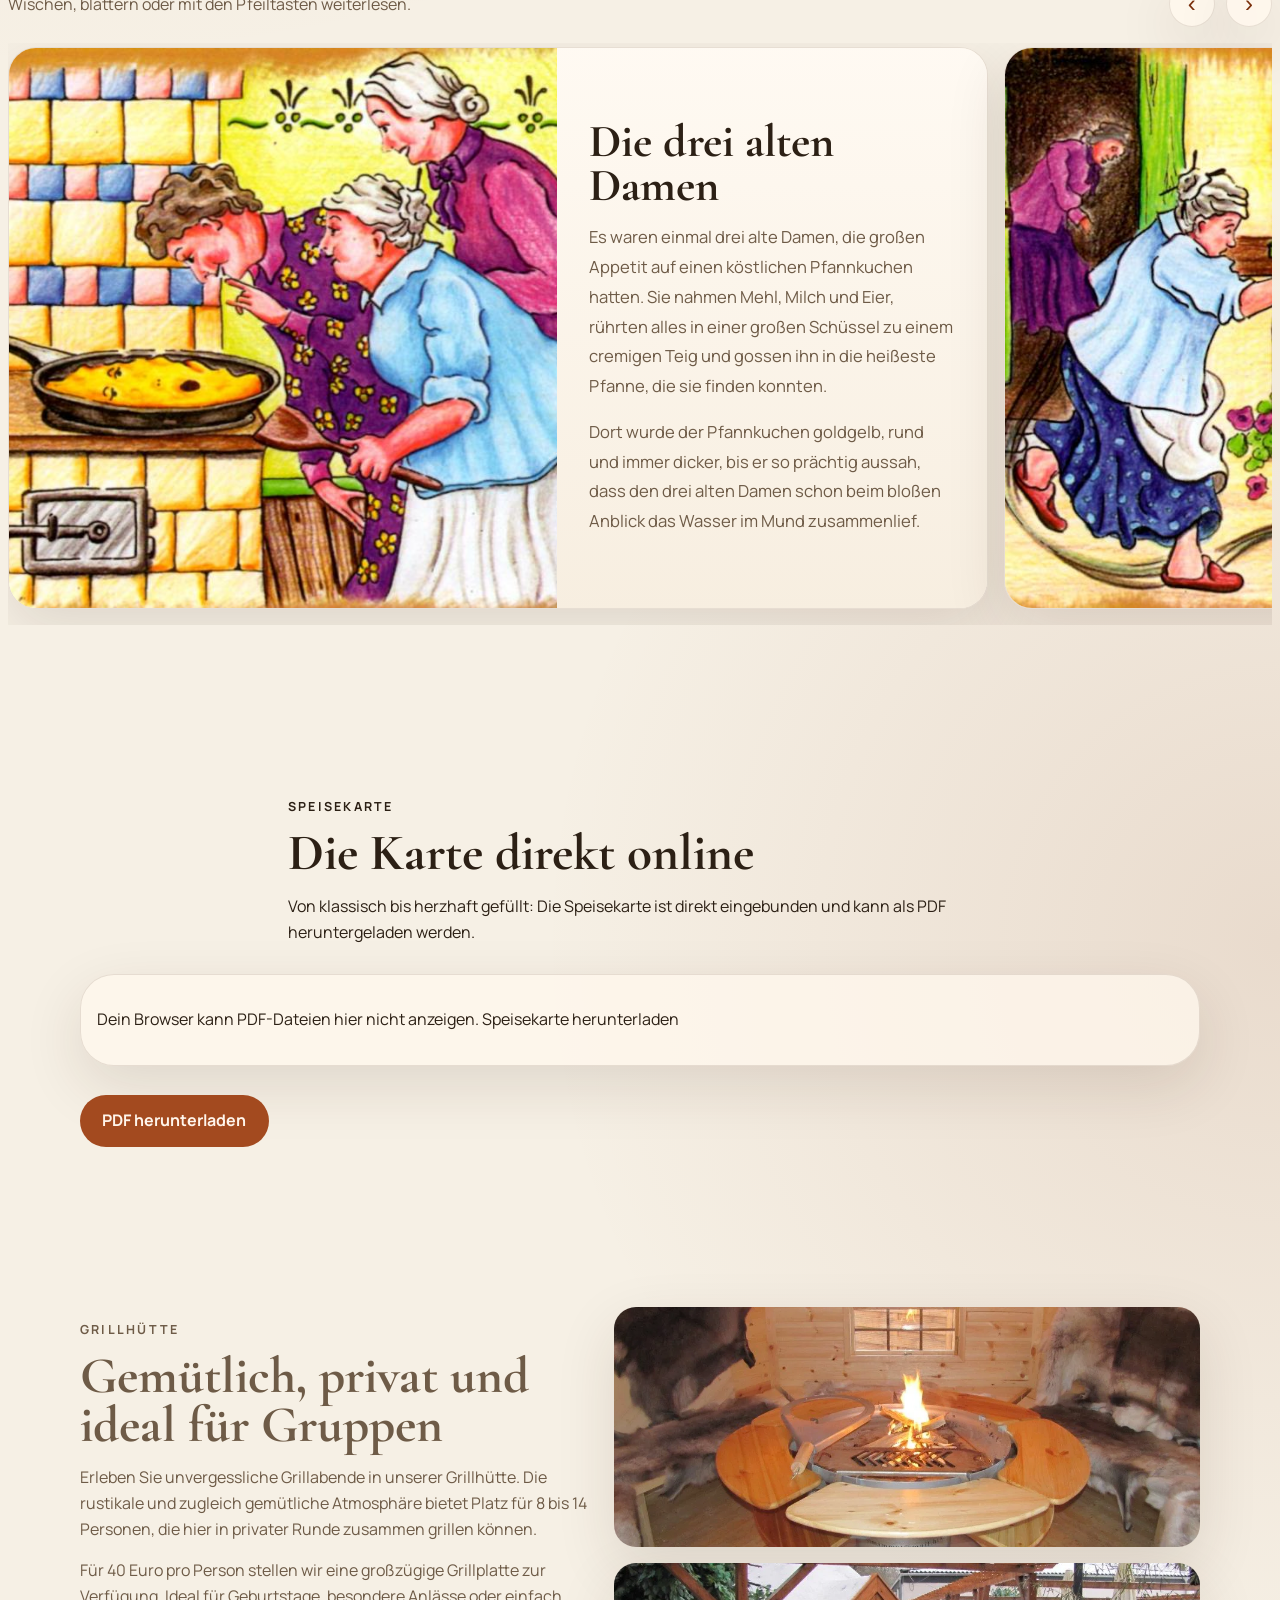
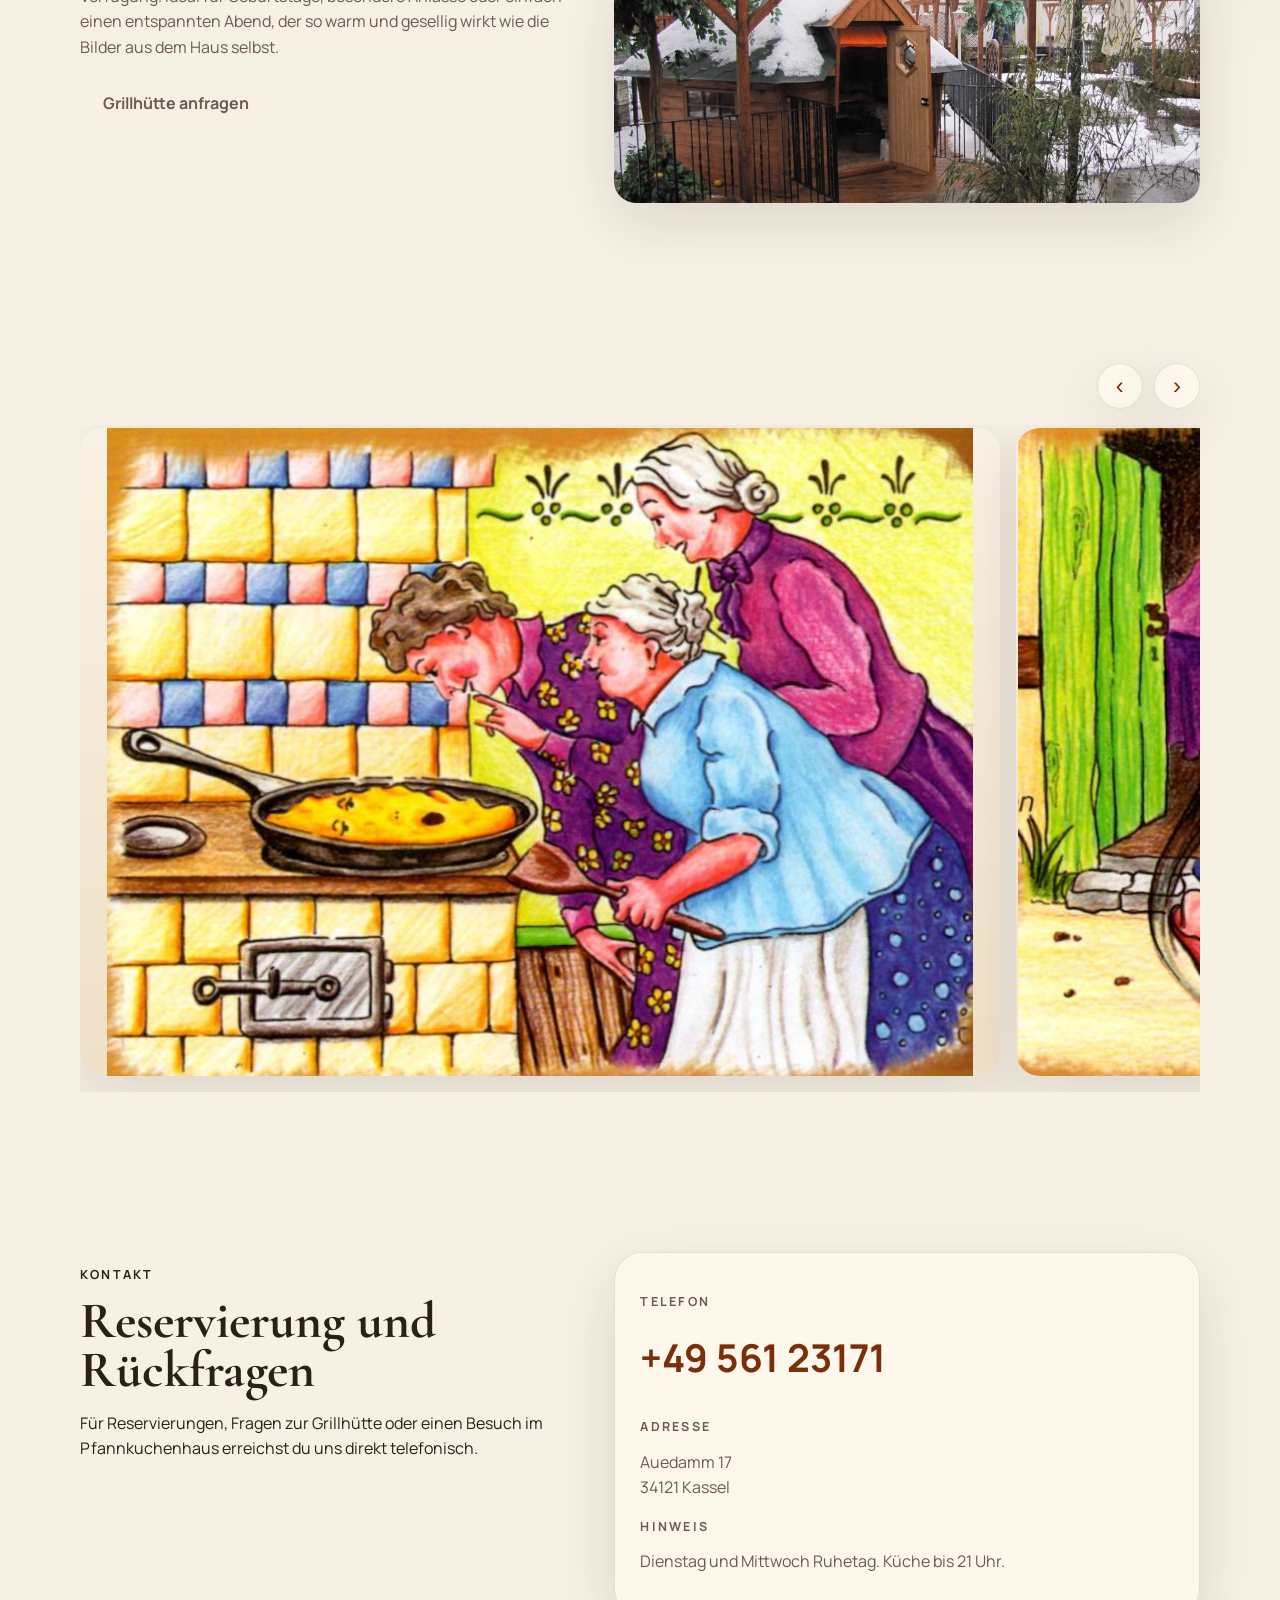
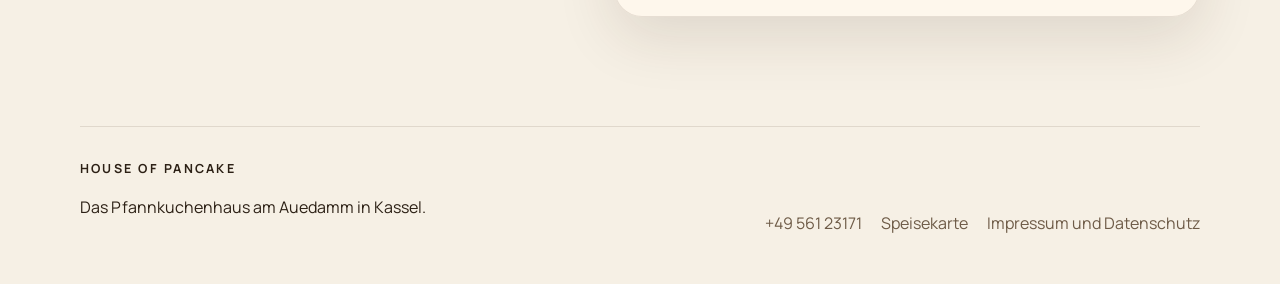
==== commit 8a834425: "Update index.html" ====
--- a/index.html
+++ b/index.html
@@ -306,7 +306,7 @@
             zusammen grillen können.
           </p>
           <p>
-            Für 35 Euro pro Person stellen wir eine großzügige Grillplatte zur Verfügung. Ideal für
+            Für 40 Euro pro Person stellen wir eine großzügige Grillplatte zur Verfügung. Ideal für
             Geburtstage, besondere Anlässe oder einfach einen entspannten Abend, der so warm und
             gesellig wirkt wie die Bilder aus dem Haus selbst.
           </p>
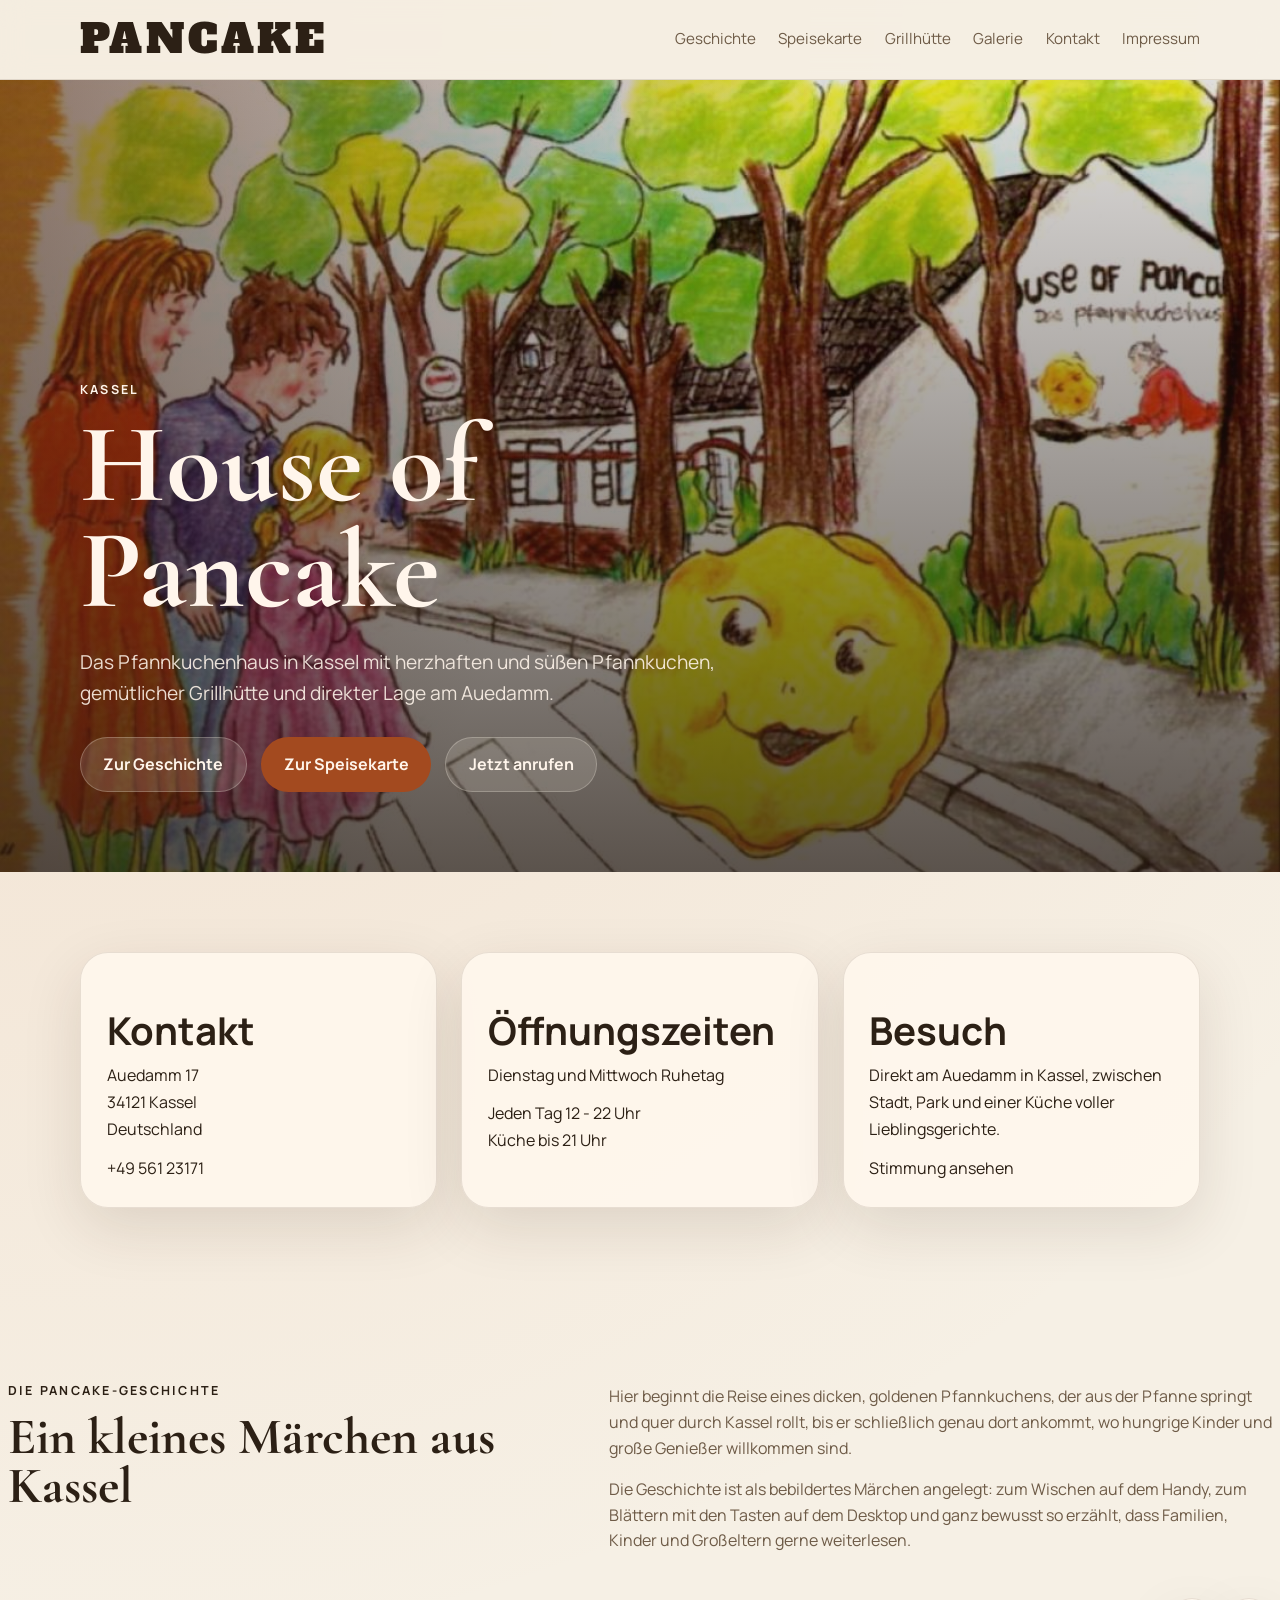
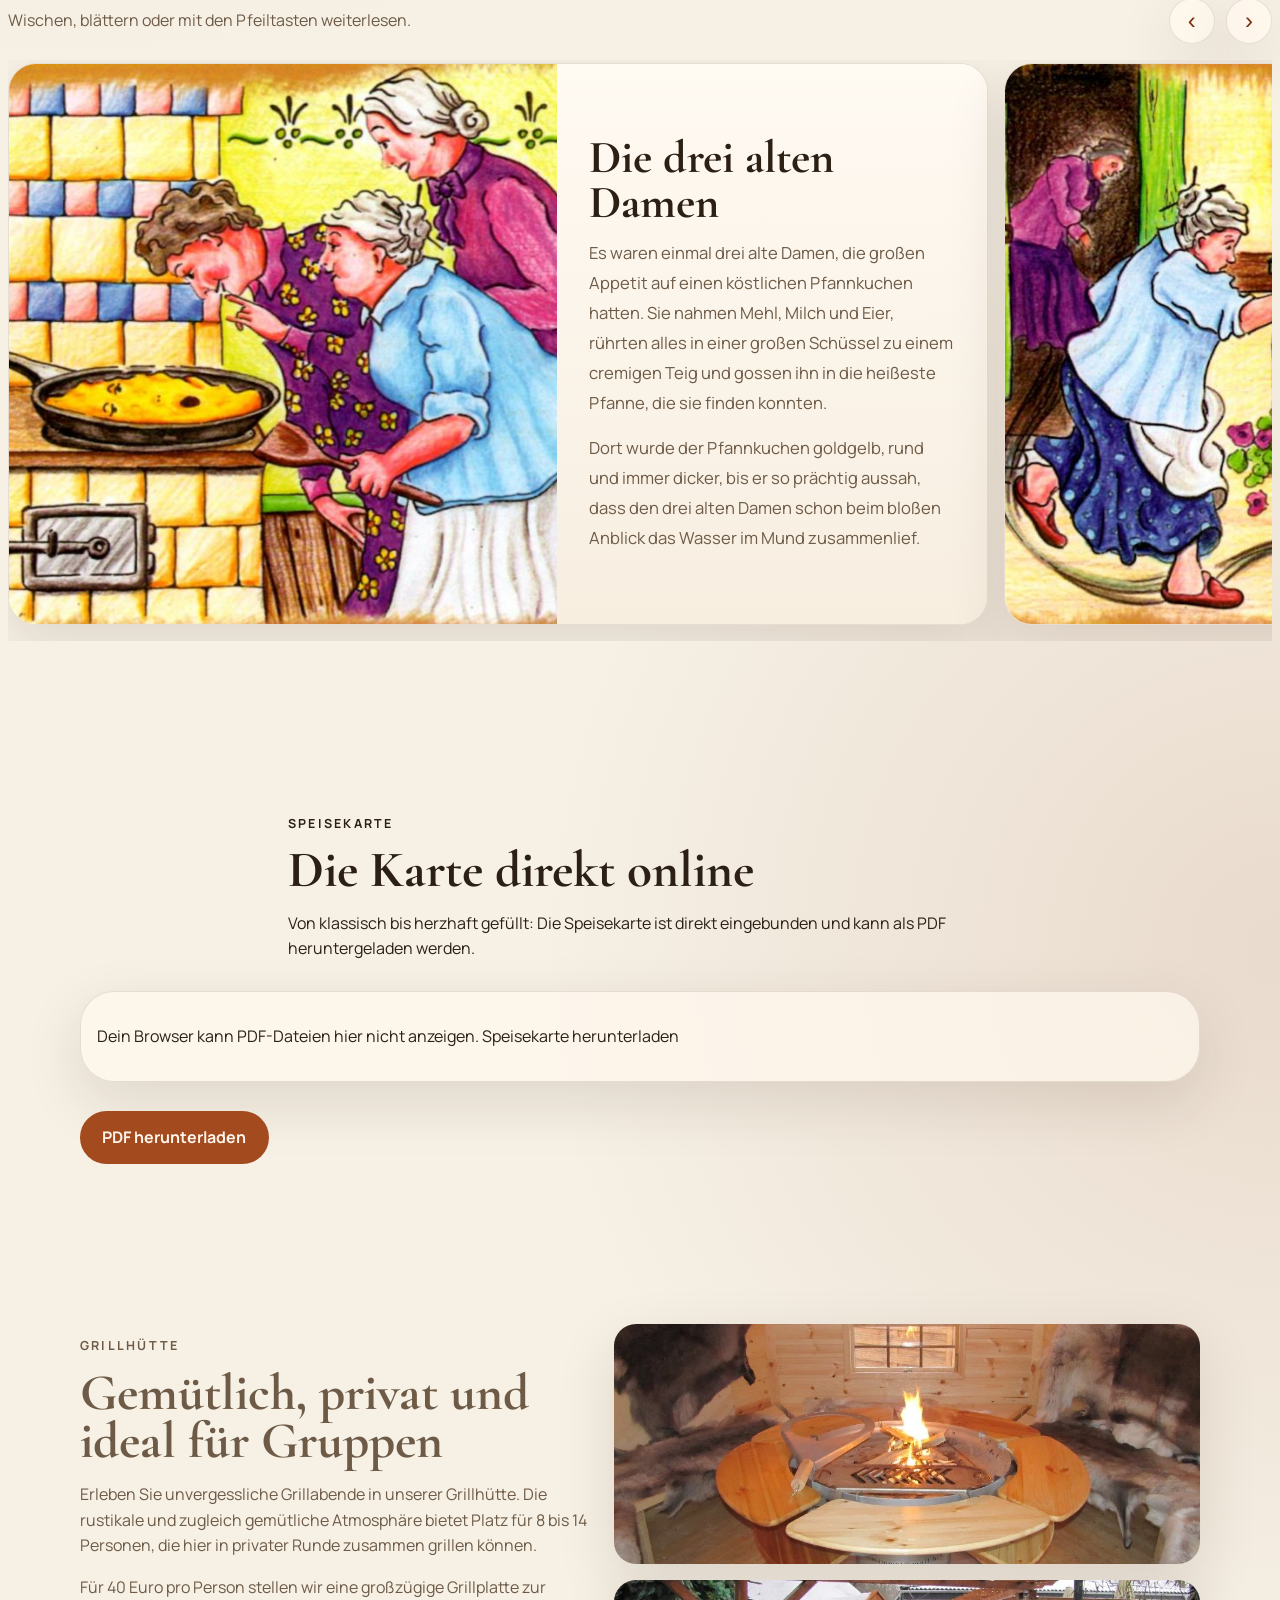
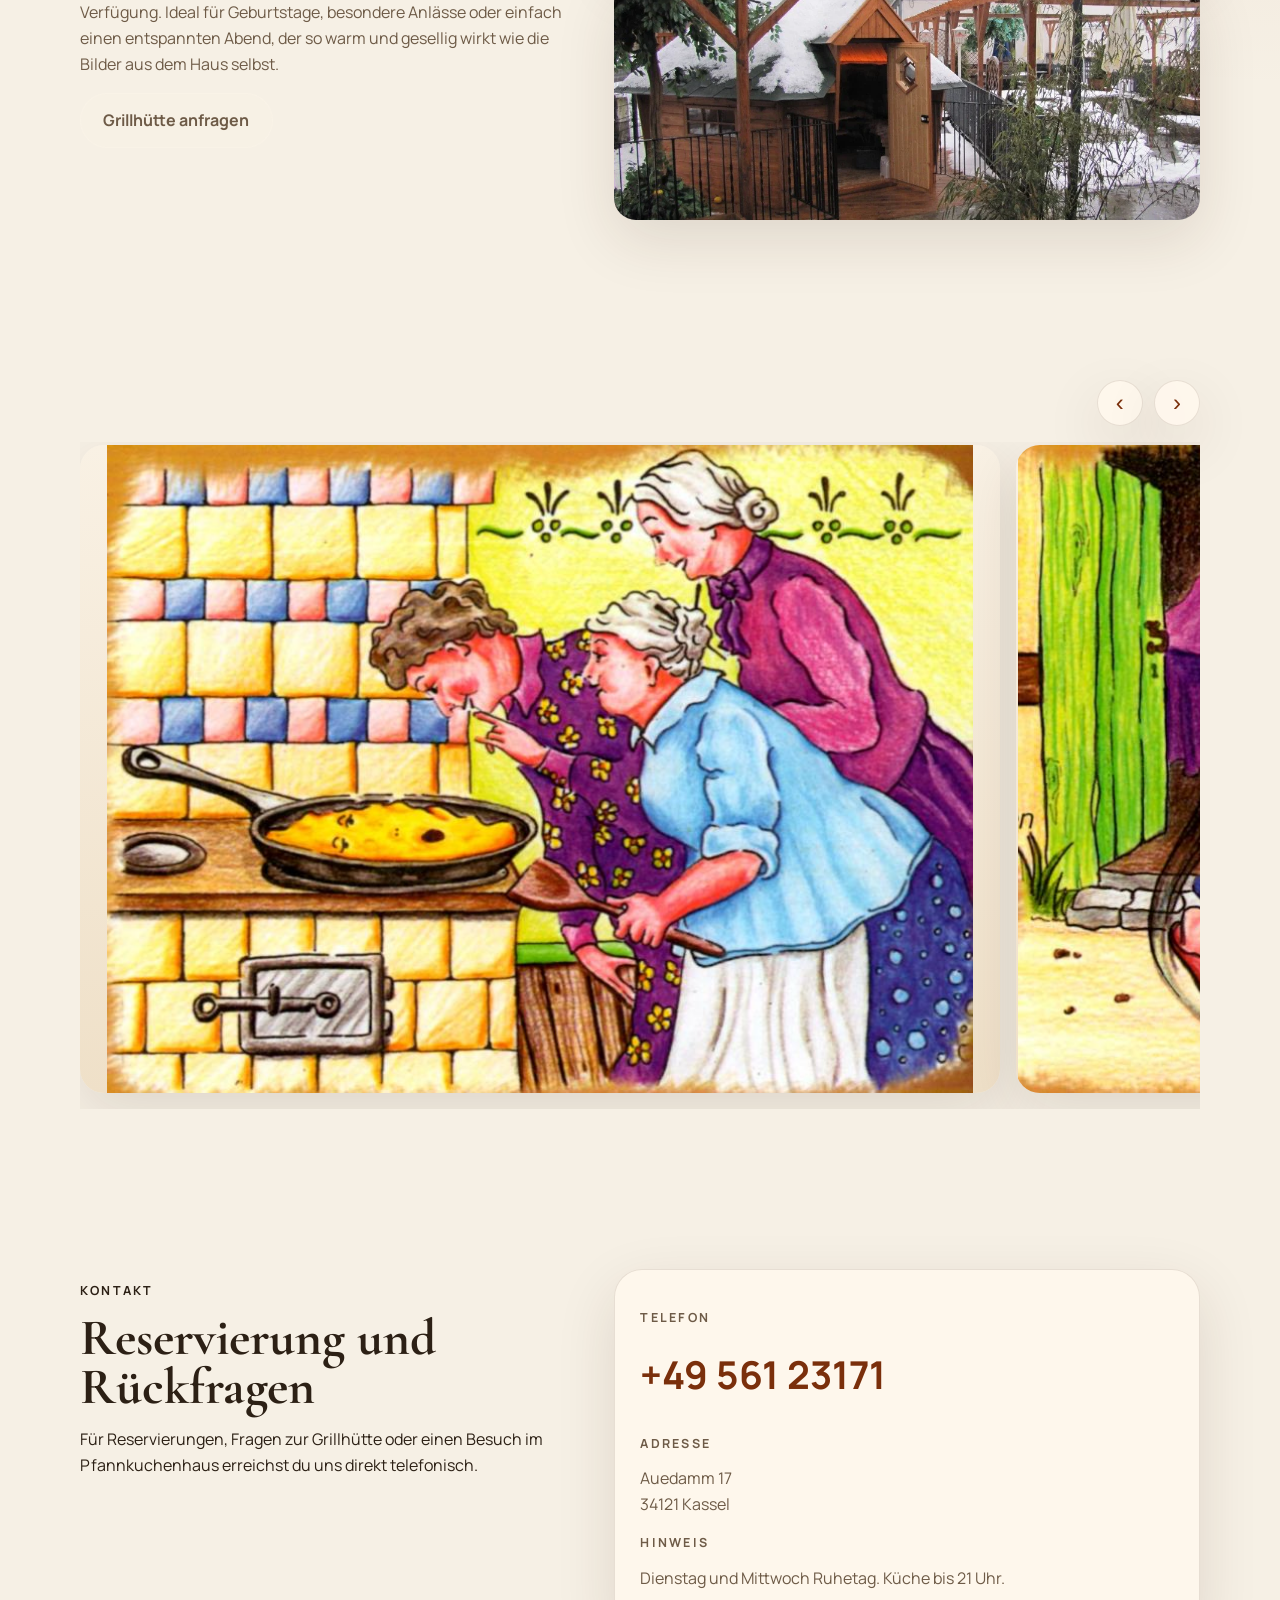
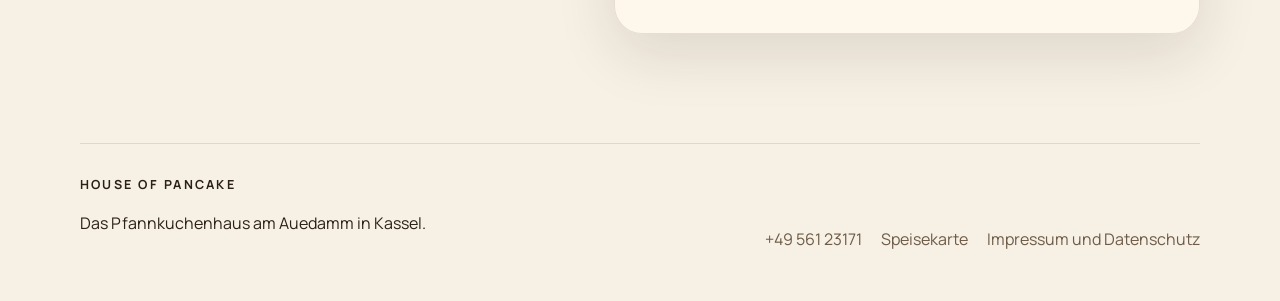
==== commit 82c8f1a2: "Replace logo with pancake wordmark" ====
--- a/index.html
+++ b/index.html
@@ -11,7 +11,7 @@
   <header class="site-header">
     <div class="container nav-shell">
       <a class="brand" href="#top" aria-label="Zur Startseite">
-        <img src="logo.png" alt="House of Pancake - Das Pfannkuchenhaus">
+        <span class="brand-wordmark" aria-label="Pancake">PANCAKE</span>
       </a>
       <nav class="site-nav" aria-label="Hauptnavigation">
         <a href="#geschichte">Geschichte</a>
--- a/styles.css
+++ b/styles.css
@@ -1,3 +1,11 @@
+@font-face {
+  font-family: "Alfa Slab One";
+  font-style: normal;
+  font-weight: 400;
+  font-display: swap;
+  src: url("assets/fonts/AlfaSlabOne-Regular.ttf") format("truetype");
+}
+
 @font-face {
   font-family: "Cormorant Garamond";
   font-style: normal;
@@ -118,10 +126,20 @@
   padding: 0.85rem 0;
 }
 
-.brand img {
-  width: 220px;
-  max-width: 48vw;
-  filter: brightness(0) saturate(100%) opacity(0.9);
+.brand {
+  display: inline-flex;
+  align-items: center;
+  min-height: 52px;
+}
+
+.brand-wordmark {
+  display: inline-block;
+  font-family: "Alfa Slab One", "Cormorant Garamond", serif;
+  font-size: clamp(1.9rem, 3.2vw, 2.95rem);
+  font-weight: 400;
+  letter-spacing: 0.08em;
+  line-height: 1;
+  color: var(--text);
 }
 
 .site-nav {
@@ -725,8 +743,12 @@
     flex-direction: column;
   }
 
-  .brand img {
-    width: 180px;
+  .brand {
+    min-height: auto;
+  }
+
+  .brand-wordmark {
+    font-size: clamp(1.6rem, 8vw, 2.15rem);
   }
 
   .hero {
